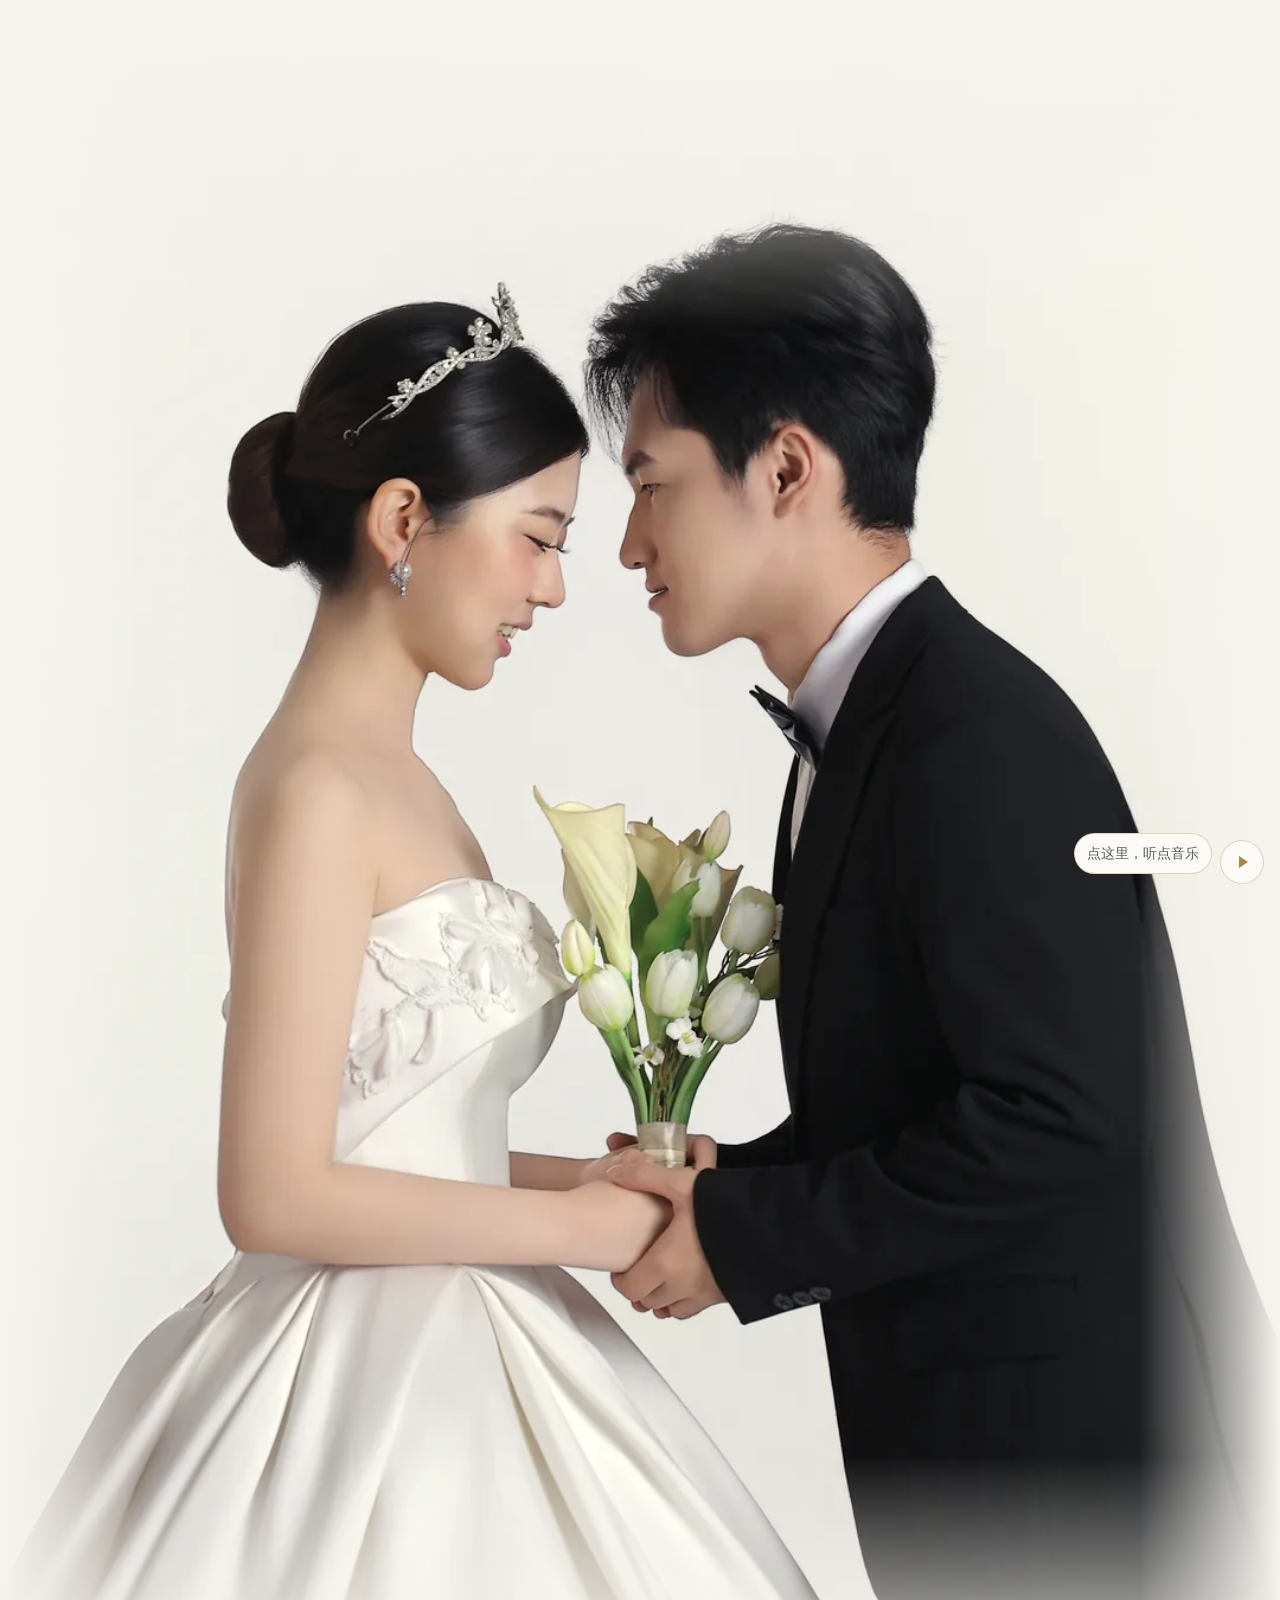
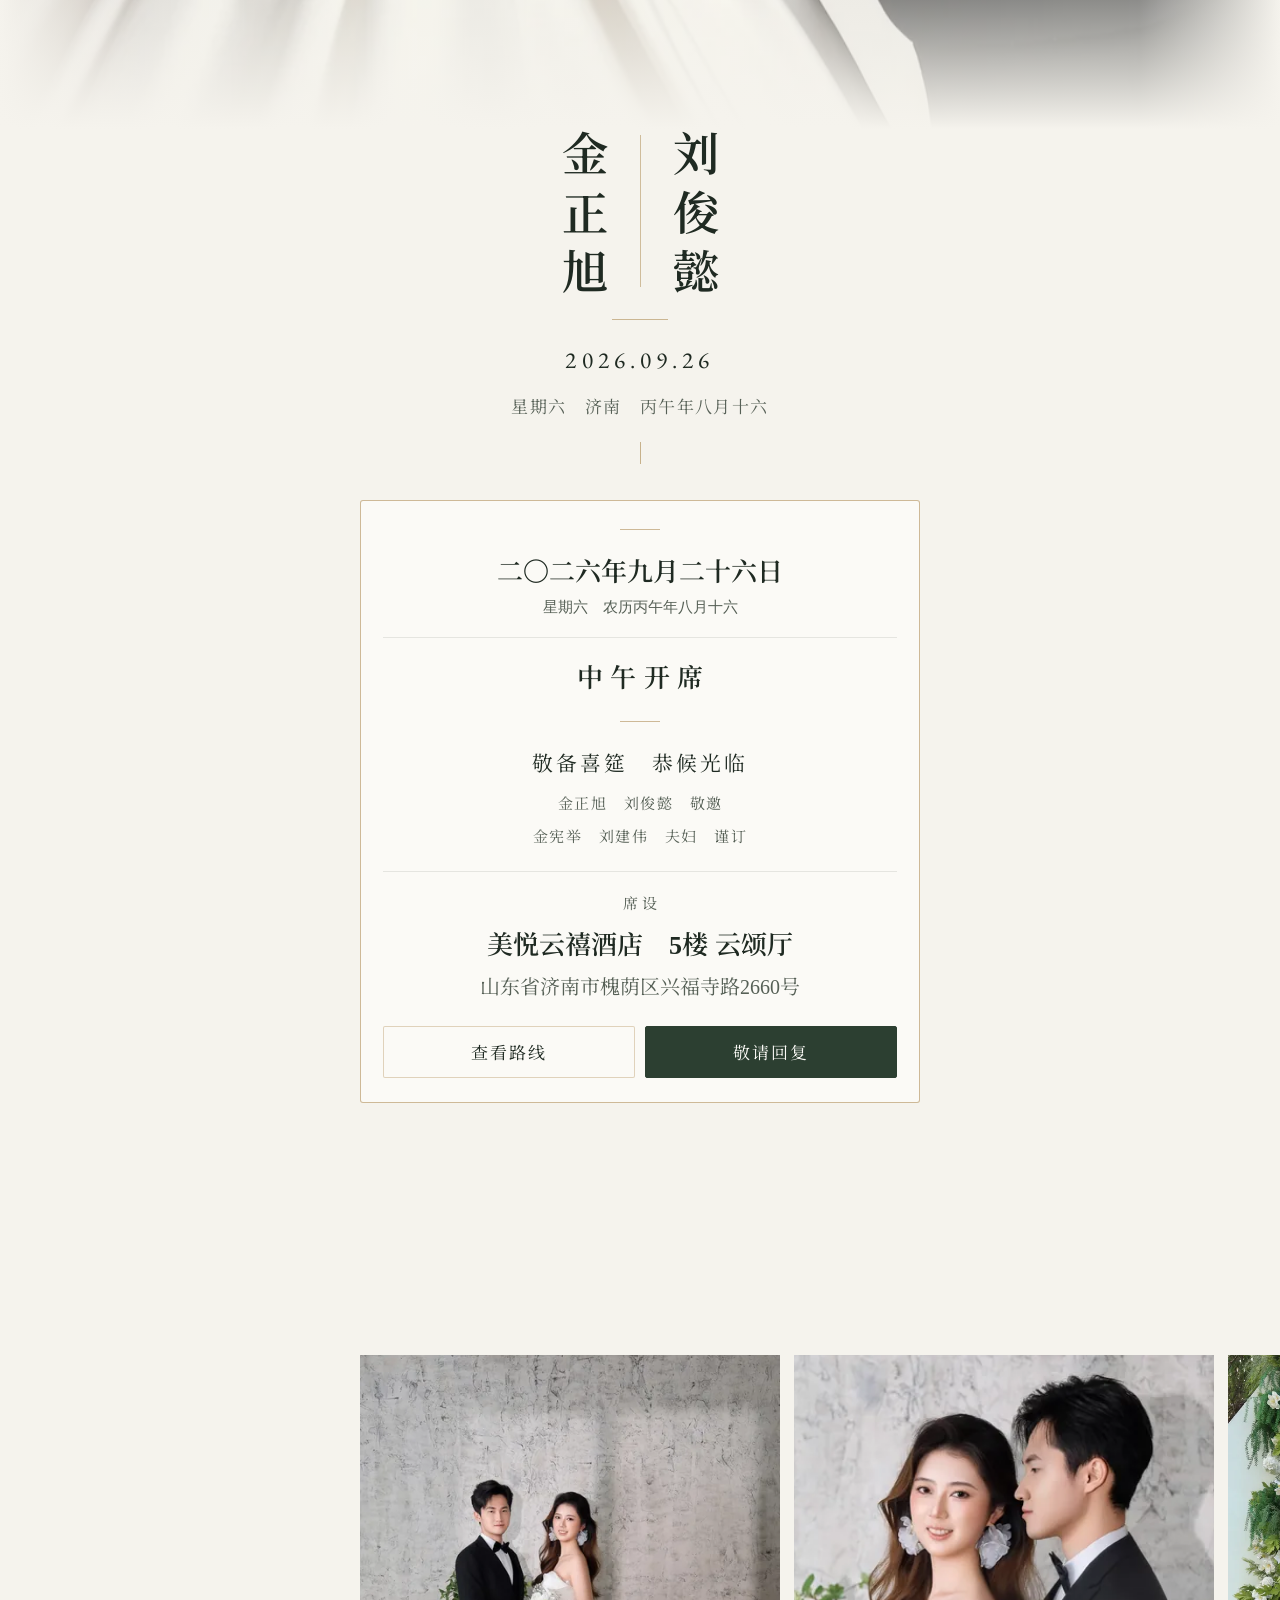
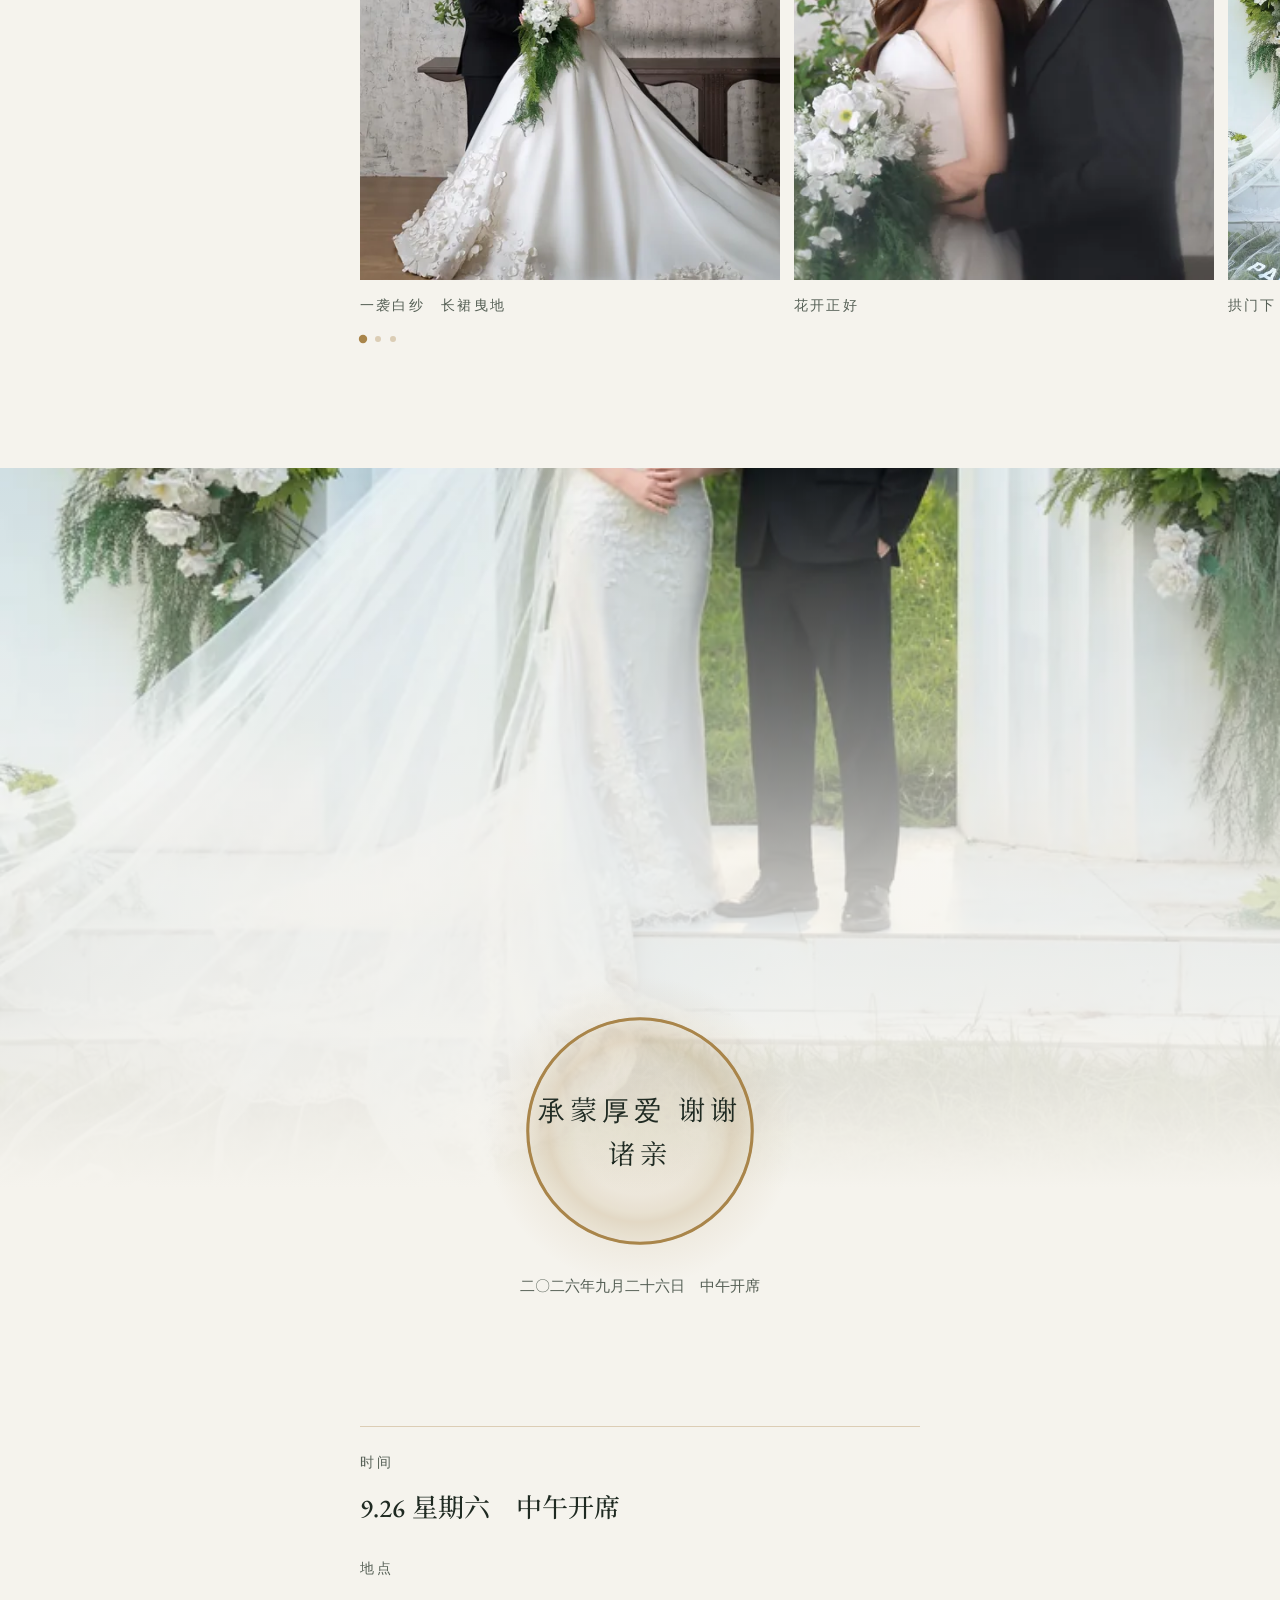
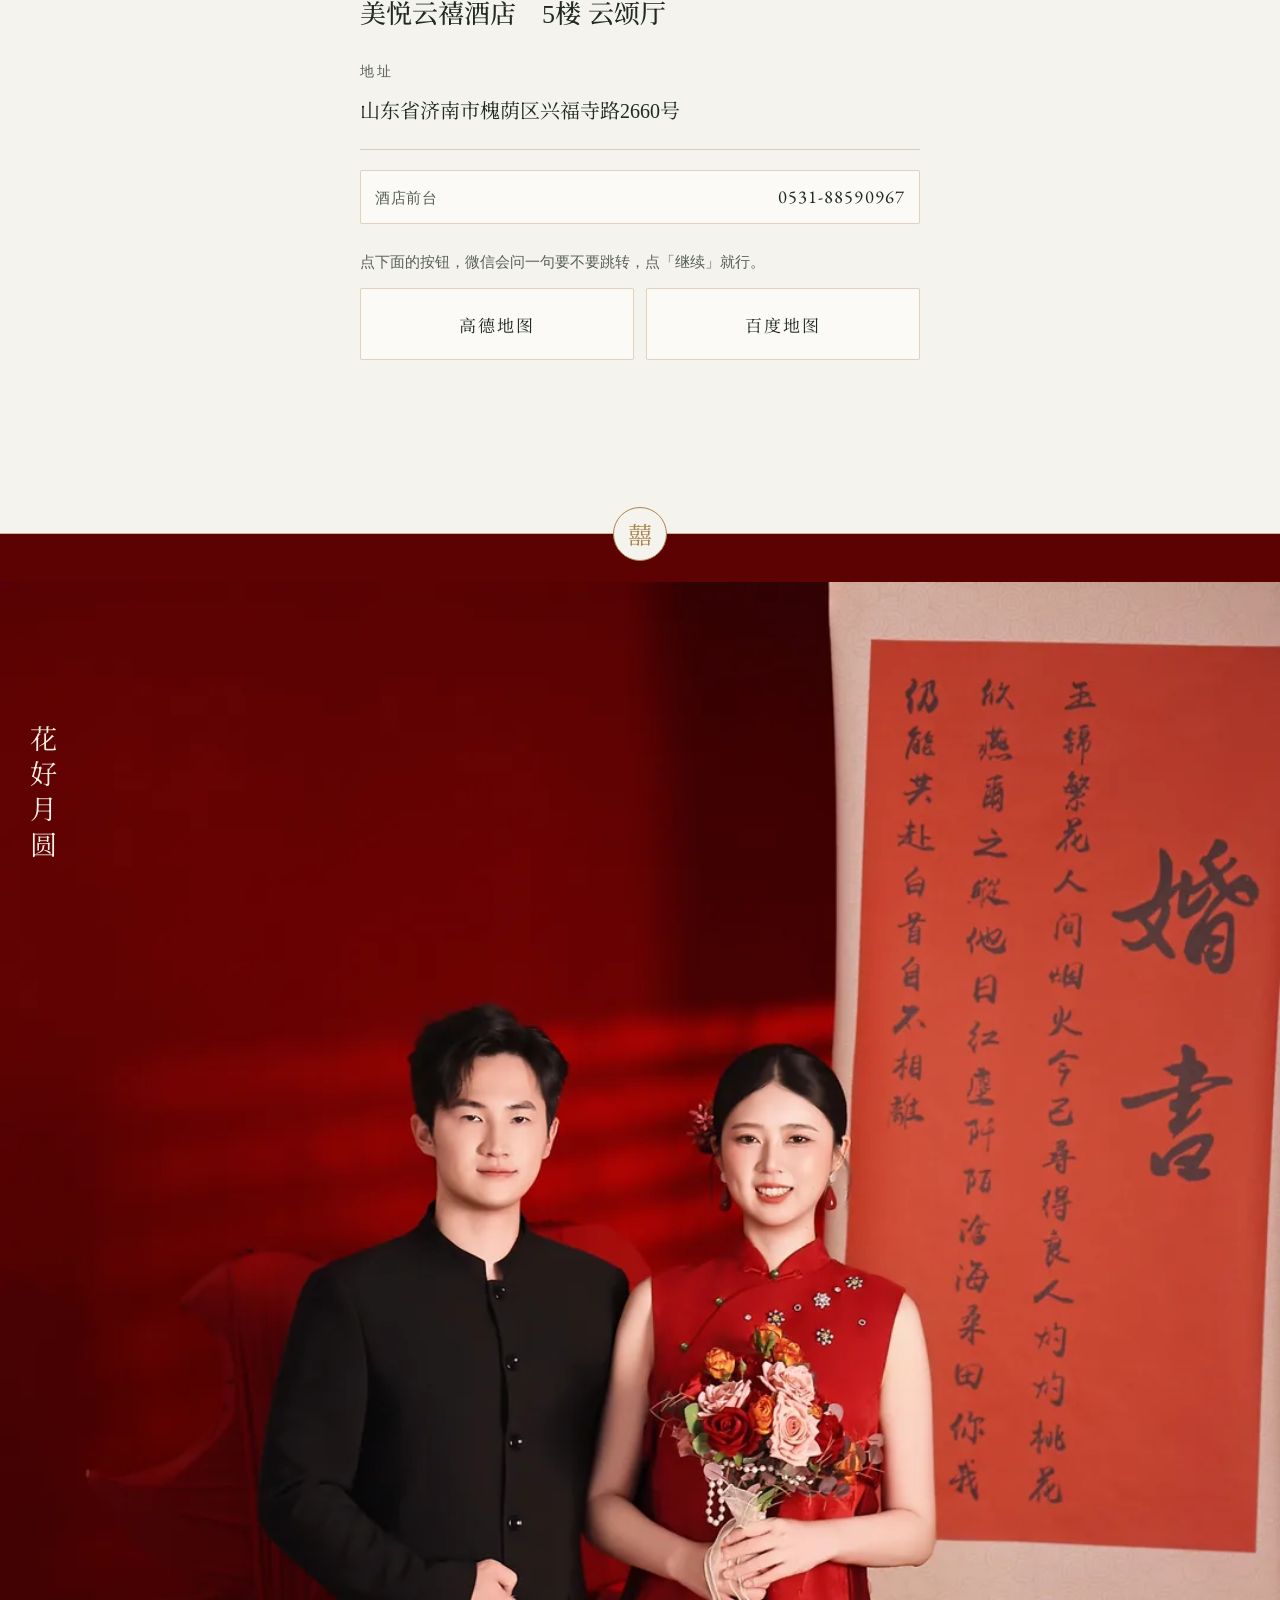
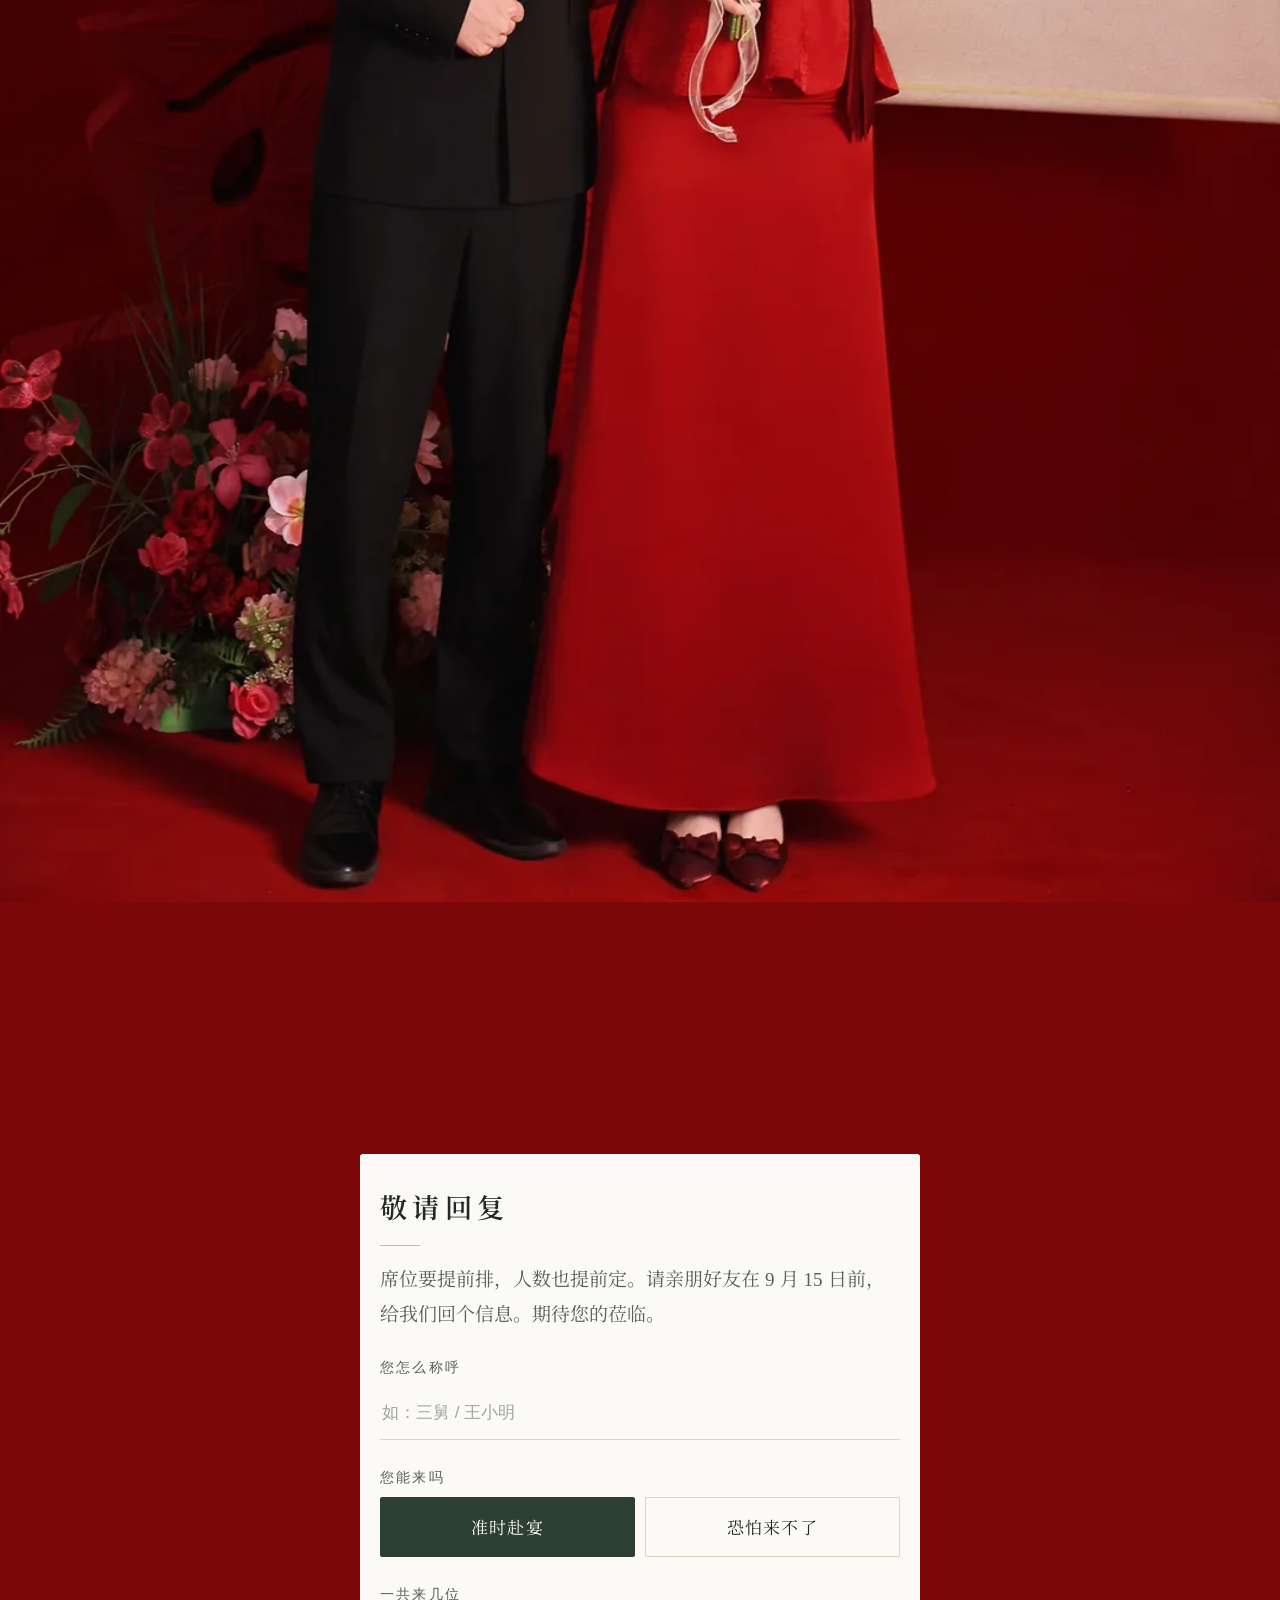
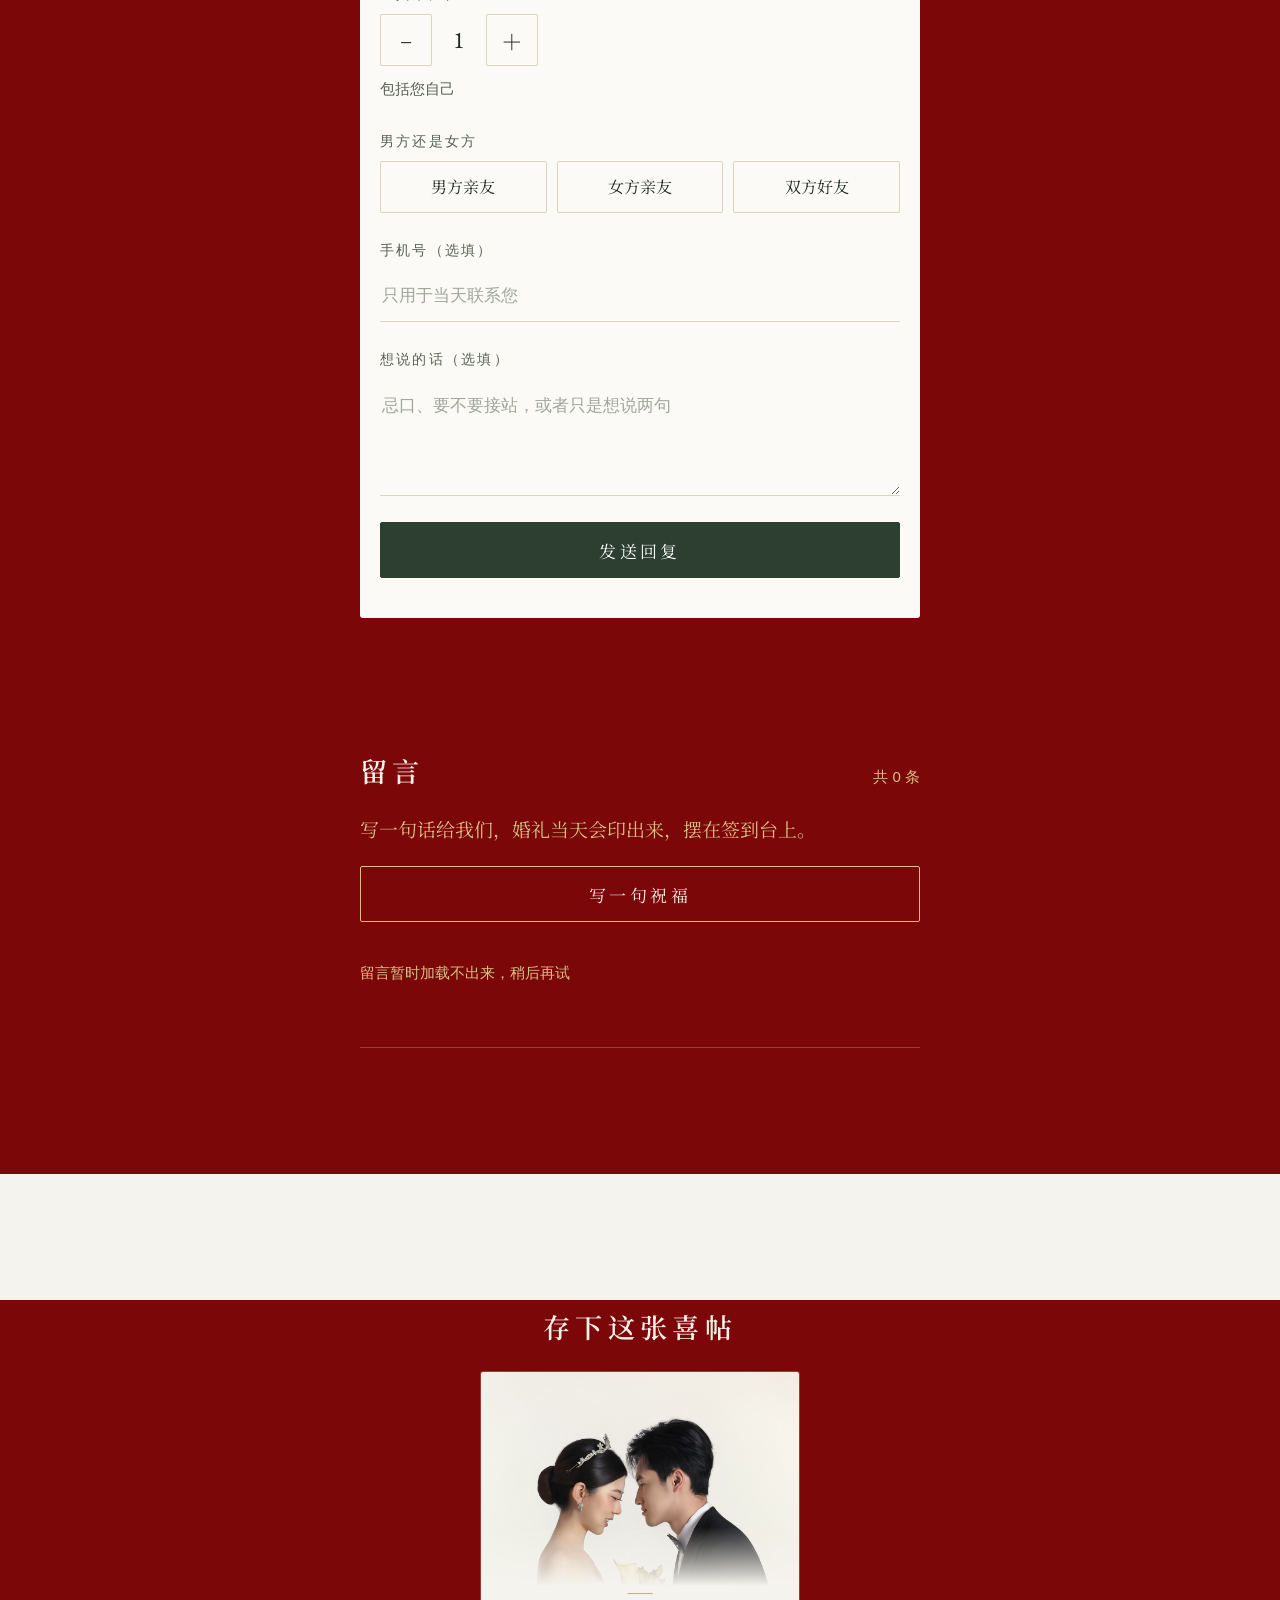
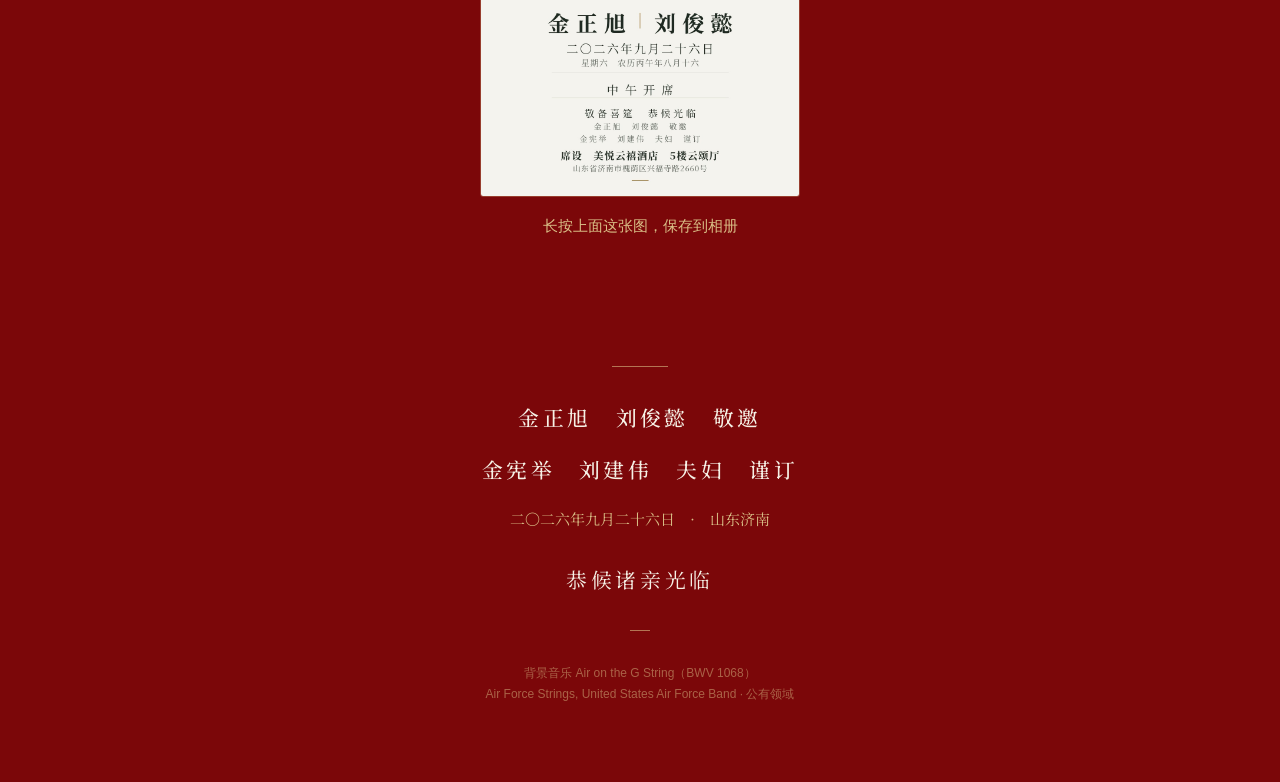
==== site/index.html @ 81d90918 "月环改成跟着手指走，合上那一下带光晕 上一版是「滚到这一屏，自己走 1.6 秒」。现在是滑多少合多少： 手指往下滑，月亮从屏幕下沿升上来一点点合拢，升到屏幕正中那一刻恰好 合成满月；停手就停在半路，往" ====
<!doctype html>
<html lang="zh-CN">
<head>
<meta charset="utf-8">
<meta name="viewport" content="width=device-width,initial-scale=1,viewport-fit=cover">
<meta name="theme-color" content="#F5F3ED">
<meta name="color-scheme" content="light">
<!--ev:title--><title>金正旭 · 刘俊懿 婚礼请柬</title><!--/ev-->
<!--ev:meta-desc--><meta name="description" content="2026年9月26日 星期六，农历丙午年八月十六，济南美悦云禧酒店五楼云颂厅。敬备喜筵，恭候光临。"><!--/ev-->

<!-- 这两行是页面的「身份」：app.js 靠 ev-at 算倒计时和月环，靠 ev-key 分隔
     localStorage 的已回复状态和回执归属。改日期改这里，不要再去改 JS。 -->
<!--ev:ident--><meta name="ev-key" content="wedding">
<meta name="ev-at" content="2026-09-26T12:00:00+08:00"><!--/ev-->
<meta name="format-detection" content="telephone=no">

<!-- og: 在微信里不起作用（微信取页面第一张 ≥300×300 的图和 <title>），
     这几行只对非微信浏览器有效。微信的那张图见 <body> 第一行。 -->
<meta property="og:type" content="website">
<!--ev:og-title--><meta property="og:title" content="金正旭 · 刘俊懿 婚礼请柬"><!--/ev-->
<!--ev:og-desc--><meta property="og:description" content="9月26日（农历八月十六），济南美悦云禧酒店。点开看看，记得回我们一声。"><!--/ev-->
<!-- og:image / og:url 必须是绝对地址：抓取方（Telegram、飞书、Twitter）
     不一定带着页面 URL 去解析相对路径，写相对路径它们就抓不到图。 -->
<!--ev:og-url--><meta property="og:url" content="https://wedding.ccswitch.online/"><!--/ev-->
<meta property="og:image" content="https://wedding.ccswitch.online/assets/img/og-1200x630.jpg">

<link rel="icon" href="assets/img/share-400.jpg">
<link rel="preload" href="assets/fonts/serif-sc.woff2" as="font" type="font/woff2" crossorigin>
<!-- preload 必须带上 imagesrcset/imagesizes，否则浏览器按 srcset 另选一档，
     预载的那张白下（375px 屏在 DPR1 下选的是 480w，不是 750w）。 -->
<link rel="preload" as="image" fetchpriority="high"
      imagesrcset="assets/img/p1-vow-480.webp 480w,
                   assets/img/p1-vow-750.webp 750w,
                   assets/img/p1-vow-1080.webp 1080w"
      imagesizes="100vw" href="assets/img/p1-vow-750.webp">
<link rel="stylesheet" href="assets/fonts/fonts.css">
<link rel="stylesheet" href="assets/css/lqip.css">
<link rel="stylesheet" href="assets/css/style.css">
</head>
<body>

<!-- 微信取页面里第一张 ≥300×300 的图当分享缩略图。
     用 P5 中式红：第一眼有喜气，白纱的反差留给点进来之后。
     必须保持被渲染（只是移出视口），display:none 会被跳过。 -->
<img class="hp" src="assets/img/share-400.jpg" width="400" height="400"
     alt="金正旭与刘俊懿" aria-hidden="true">

<main>

<!-- ==================================================== 屏 1 · 封面 -->
<section id="cover" class="screen">
  <div class="cover-photo">
    <div class="ph lq-p1-vow">
      <picture>
        <source type="image/webp"
                srcset="assets/img/p1-vow-480.webp 480w,
                        assets/img/p1-vow-750.webp 750w,
                        assets/img/p1-vow-1080.webp 1080w"
                sizes="100vw">
        <img src="assets/img/p1-vow-750.jpg" width="750" height="1125"
             alt="金正旭与刘俊懿额头相抵，共捧一束白色马蹄莲"
             fetchpriority="high" decoding="async">
      </picture>
    </div>
  </div>

  <div class="cover-foot">
    <!-- 姓名不压在照片上。这张照片的干净背景只在两侧各留了一条窄边，
         竖排名字压上去会正好落在两人的头发上，谁也读不出来。
         放在照片下方的留白里，男左女右 —— 婚俗里男左女右是定规，
         比照片里的站位（新郎在画面右侧）更该迁就。
         CSS 里 .cover-names 用正序 row，别再改回 row-reverse。 -->
    <h1 class="cover-names">
      <span class="col">金正旭</span>
      <span class="rod" aria-hidden="true"></span>
      <span class="col">刘俊懿</span>
    </h1>
    <div class="hair hair--c" style="width:56px;margin-top:26px" aria-hidden="true"></div>
    <div class="date"><!--ev:cover-date-->2026.09.26<!--/ev--></div>
    <div class="sub"><!--ev:cover-sub-->星期六　济南　丙午年八月十六<!--/ev--></div>
    <div class="tick" aria-hidden="true"></div>
  </div>
</section>


<!-- ============================================ 屏 2 · 帖芯（全站的心脏）
     几号、几点、在哪、怎么去、怎么回复，全在这一张卡里，一屏截得全。
     亲戚不转链接，只截图发家族群 —— 这是唯一真实的分享机制。 -->
<section id="tie">
  <div class="tie-card reveal">
    <div class="hair hair--c" aria-hidden="true"></div>
    <p class="k" style="margin-top:18px"><!--ev:tie-date-->二〇二六年九月二十六日<!--/ev--></p>
    <p class="s"><!--ev:tie-sub-->星期六　农历丙午年八月十六<!--/ev--></p>

    <div class="div" aria-hidden="true"></div>
    <p class="k hour"><!--ev:hour-->中午开席<!--/ev--></p>

    <div class="hair hair--c" style="margin-top:22px" aria-hidden="true"></div>
    <p class="salute" style="margin-top:20px">敬备喜筵　恭候光临</p>
    <p class="sign">金正旭　刘俊懿　敬邀</p>
    <!-- 设宴那一方的双亲（婚礼页是男方，回门页由 events.json 换成女方）。
         「谨订」是长辈设宴的落款用词，跟新人的「敬邀」分成两层，这样一张帖上
         既有主人也有新人，不必再写「男方父母」四个字来标注。 -->
    <p class="fam"><!--ev:fam-->金宪举　刘建伟　夫妇　谨订<!--/ev--></p>

    <!-- 「席设」压在落款之后 —— 传统请柬的次序：先说日子、再敬邀，
         最后才落到席面摆在哪儿。地点是最后一句，不是中间一栏。 -->
    <div class="div" style="margin-top:20px" aria-hidden="true"></div>
    <p class="seat">席设</p>
    <p class="k"><!--ev:tie-venue--><span class="nowrap">美悦云禧酒店</span>　<span class="nowrap">5楼 云颂厅</span><!--/ev--></p>
    <p class="addr"><!--ev:tie-addr-->山东省济南市槐荫区<span class="nowrap">兴福寺路2660号</span><!--/ev--></p>

    <div class="tie-acts">
      <a class="btn" href="#go">查看路线</a>
      <a class="btn btn--solid" href="#rsvp">敬请回复</a>
    </div>
  </div>
</section>


<!-- ======================================== 屏 3 · 相册（横向一格一格翻）
     从前这里是三张竖着摞成的三屏。三张的地位是并列的，没有先后 ——
     并列的东西横着放：一屏就看完，纵向省下两屏多。

     用原生 scroll-snap，不引 swiper。X5 的惯性滑动是内核给的，
     任何用 touchmove + transform 自己写的滑动都比它涩，还容易把纵向滚动一起吃掉。
     脚本整个挂掉时这里照样能划 —— 只是下面的圆点不亮。

     右边永远露出下一张的一条边。微信里没有 hover，
     这条边是唯一能让人知道「还能往右划」的东西，比写一行「滑动查看」管用。 -->
<section id="album" class="reveal" aria-label="婚纱照">
  <div class="reel" id="reel">
    <figure class="shot">
      <div class="ph lq-p2-studio">
        <picture>
          <source type="image/webp"
                  srcset="assets/img/p2-studio-480.webp 480w, assets/img/p2-studio-750.webp 750w"
                  sizes="(min-width:560px) 420px, 84vw">
          <img src="assets/img/p2-studio-750.jpg" width="750" height="1125"
               alt="灰墙前的全身合影，新娘白缎大拖尾婚纱" loading="lazy" decoding="async">
        </picture>
      </div>
      <figcaption class="cap">一袭白纱　长裙曳地</figcaption>
    </figure>

    <figure class="shot">
      <!-- 五张里唯一的横图。竖框里只能留中间一半，裁点定在捧花那一侧 -->
      <div class="ph ph--wide lq-p3-close">
        <picture>
          <source type="image/webp"
                  srcset="assets/img/p3-close-750.webp 750w, assets/img/p3-close-1080.webp 1080w"
                  sizes="(min-width:560px) 420px, 84vw">
          <img src="assets/img/p3-close-750.jpg" width="750" height="500"
               alt="半身特写，前景是垂坠的绿蕨与白玫瑰捧花" loading="lazy" decoding="async">
        </picture>
      </div>
      <figcaption class="cap">花开正好</figcaption>
    </figure>

    <figure class="shot">
      <div class="ph lq-p4-arch">
        <picture>
          <source type="image/webp"
                  srcset="assets/img/p4-arch-480.webp 480w, assets/img/p4-arch-750.webp 750w"
                  sizes="(min-width:560px) 420px, 84vw">
          <img src="assets/img/p4-arch-750.jpg" width="750" height="1125"
               alt="户外白色尖拱门下的合影，超长头纱铺在草地上"
               style="object-position:50% 26%" loading="lazy" decoding="async">
        </picture>
      </div>
      <figcaption class="cap">拱门下　长纱铺地</figcaption>
    </figure>
  </div>

  <!-- 圆点只报位置，不做点击跳转：一共三张，手指划过去比瞄准一个 6px 的点快。
       第一颗在 HTML 里就是亮的 —— 脚本没跑起来时静态页也是对的。 -->
  <div class="dots" id="dots" aria-hidden="true">
    <i class="on"></i><i></i><i></i>
  </div>
</section>


<!-- ======================================================= 屏 6 · 月相倒计时
     金环从空到满绕一周，随后月面亮起 —— 划到这一屏就当场演一遍。
     从前这一圈画的是「一年走到今天」的进度，只有婚礼当天才闭合成满月，
     可那天没人会专门打开请柬来看，等于这个设计谁也看不见。
     现在满月是给每一个划到这里的人看的；剩几天由环心的数字说。

     stroke-dashoffset 的默认值写 0（= 满月）是有意的：脚本挂掉、
     IntersectionObserver 不支持，静态页上也是一轮完整的满月，
     不会停在一个残缺的圈上。空环那个起点只写在 CSS 的 html.js 下。 -->
<section id="moon">
  <div class="moon-band">
    <!-- P4 第二次出现，同一文件同一档，浏览器缓存命中，零额外字节。
         这次取铺地的长头纱 —— 月亮挂在纱上。 -->
    <div class="ph lq-p4-arch">
      <picture>
        <source type="image/webp" srcset="assets/img/p4-arch-750.webp" sizes="100vw">
        <img src="assets/img/p4-arch-750.jpg" width="750" height="422"
             alt="" aria-hidden="true" loading="lazy" decoding="async">
      </picture>
    </div>
  </div>

  <div class="moon-ring" id="ring">
    <!-- 满月的光晕。一层径向渐变，不是 filter: blur —— blur 是 X5 上掉帧的
         头号来源，而这一层只动 opacity 和 transform，两样都在合成器上跑。 -->
    <div class="moon-glow" aria-hidden="true"></div>
    <svg viewBox="0 0 100 100" aria-hidden="true" focusable="false">
      <circle class="disc" cx="50" cy="50" r="46"/>
      <circle class="track" cx="50" cy="50" r="46"/>
      <circle class="prog" id="ringProg" cx="50" cy="50" r="46"
              stroke-dasharray="289.03" stroke-dashoffset="0"/>
    </svg>
    <div class="mid" id="ringMid" aria-hidden="true">
      <span class="num lat tnum" id="cdNum"></span>
      <span class="unit" id="cdUnit">天</span>
    </div>
  </div>

  <p class="sr-only" id="cdSr"><!--ev:moon-sr-->婚礼日期：2026年9月26日 星期六 中午开席。<!--/ev--></p>
  <p class="when wrap"><!--ev:moon-when-->二〇二六年九月二十六日　中午开席<!--/ev--></p>
</section>


<!-- ============================================ 屏 7 · 怎么去
     这一屏整屏豁免全站的克制原则：字号放大一档、按钮加高。
     用户在这里的目标是行动，不是欣赏。
     本屏不设标题 —— 跟封面、帖芯、月相、页脚一样，靠内容自证。 -->
<section id="go" class="wrap">
  <div class="go-facts reveal">
    <div class="row">
      <div class="lb">时间</div>
      <div class="vl"><!--ev:go-time--><span class="lat">9.26</span> 星期六　中午开席<!--/ev--></div>
    </div>
    <div class="row">
      <div class="lb">地点</div>
      <div class="vl"><!--ev:go-venue--><span class="nowrap">美悦云禧酒店</span>　<span class="nowrap">5楼 云颂厅</span><!--/ev--></div>
    </div>
    <div class="row">
      <div class="lb">地址</div>
      <div class="vl small"><!--ev:go-addr-->山东省济南市槐荫区兴福寺路2660号<!--/ev--></div>
    </div>
  </div>

  <!--ev:go-tel--><div class="go-tel reveal">
    <a class="btn" href="tel:053188590967">
      <span class="who">酒店前台</span>
      <span class="no lat">0531-88590967</span>
    </a>
    <!-- ▼▼ 待填：新人或伴郎的手机号。把下面三行的注释去掉，换成真号码即可。
         长辈提前到了、走岔了、找不到云颂厅，得有个人能打。
    <a class="btn" href="tel:13800000000">
      <span class="who">新郎 金正旭</span>
      <span class="no lat">138 0000 0000</span>
    </a>
    ▲▲ -->
  </div>
<!--/ev-->
  <p class="go-hint reveal">点下面的按钮，微信会问一句要不要跳转，点「继续」就行。</p>

  <div class="go-nav reveal">
    <!--ev:go-nav--><a class="btn" id="navAmap" href="https://uri.amap.com/search?keyword=%E7%BE%8E%E6%82%A6%E4%BA%91%E7%A6%A7%E9%85%92%E5%BA%97&amp;city=%E6%B5%8E%E5%8D%97&amp;view=map&amp;src=wedding"
       target="_blank" rel="noopener">高德地图</a>
    <a class="btn" id="navBaidu" href="https://api.map.baidu.com/geocoder?address=%E5%B1%B1%E4%B8%9C%E7%9C%81%E6%B5%8E%E5%8D%97%E5%B8%82%E6%A7%90%E8%8D%AB%E5%8C%BA%E5%85%B4%E7%A6%8F%E5%AF%BA%E8%B7%AF2660%E5%8F%B7&amp;output=html&amp;src=wedding"
       target="_blank" rel="noopener">百度地图</a><!--/ev-->
  </div>
</section>


<!-- ==================================================== 翻页记号
     一条金线，正中坐一枚「囍」，上半在纸白里、下半在礼红里。
     从这里往下，最后一眼都是红。 -->
<div class="turn" aria-hidden="true">
  <div class="hair ln"></div>
  <div class="xi">囍</div>
</div>


<!-- ================================================ 屏 8 · 中式
     不是彩蛋。在山东，褂裙、婚书是正礼，放在最后是收束，不是角落。 -->
<section id="rite">
  <div class="ph lq-p5-red">
    <picture>
      <source type="image/webp"
              srcset="assets/img/p5-red-750.webp 750w, assets/img/p5-red-1080.webp 1080w"
              sizes="100vw">
      <img src="assets/img/p5-red-750.jpg" width="750" height="1125"
           alt="金正旭与刘俊懿身着中式礼服，身旁是书法婚书立轴"
           loading="lazy" decoding="async">
    </picture>
  </div>
  <div class="rite-vert reveal" aria-hidden="true">花好月圆</div>
  <!-- 原来这里有个标题「中式 · 婚书」，删了：这一屏跟封面、帖芯、月相一样
       不设标题，照片自己说得清，多一行标题反而像在给照片加注解。
       ▼ 待填：中式敬茶环节的时段。知道了就把下面这块放出来 ——
       <div class="rite-foot wrap reveal">
         <p>当日 ○○ 时行敬茶之礼　恭候诸亲光临</p>
       </div>
       样式（.rite-foot / .rite-foot p）留在 style.css 里没删。 -->
</section>


<!-- ==================================================== 屏 9 · 敬请回复 -->
<section id="rsvp" class="red">
  <div class="wrap">
    <div class="sheet reveal">
      <h2>敬请回复</h2>
      <div class="hair rule" style="width:40px;margin-top:12px" aria-hidden="true"></div>
      <p class="why" id="rsvpWhy"><!--ev:rsvp-why-->席位要提前排，人数也提前定。请亲朋好友在
         <span class="nowrap">9 月 15 日</span>前，给我们回个信息。期待您的莅临。<!--/ev--></p>

      <form id="rsvpForm" action="/api/rsvp" method="post" novalidate>
        <div class="fld">
          <label class="lb" for="rName">您怎么称呼</label>
          <input id="rName" name="name" type="text" maxlength="20" required
                 autocomplete="name" placeholder="如：三舅 / 王小明">
        </div>

        <div class="fld">
          <span class="lb" id="lbGo">您能来吗</span>
          <div class="pick pick--2" role="radiogroup" aria-labelledby="lbGo" id="pickGo">
            <button type="button" role="radio" aria-checked="true"  data-v="yes">准时赴宴</button>
            <button type="button" role="radio" aria-checked="false" data-v="no" class="soft">恐怕来不了</button>
          </div>
          <input type="hidden" name="attending" id="rGo" value="yes">
        </div>

        <div class="fld" id="fldGuests">
          <span class="lb" id="lbNum">一共来几位</span>
          <div class="step" aria-labelledby="lbNum">
            <button type="button" id="gMinus" aria-label="减少一位">−</button>
            <span class="n lat" id="gNum">1</span>
            <button type="button" id="gPlus" aria-label="增加一位">＋</button>
          </div>
          <p class="tip">包括您自己</p>
          <input type="hidden" name="guests" id="rGuests" value="1">
        </div>

        <div class="fld">
          <span class="lb" id="lbSide">男方还是女方</span>
          <div class="pick pick--3" role="radiogroup" aria-labelledby="lbSide" id="pickSide">
            <button type="button" role="radio" aria-checked="false" data-v="男方">男方亲友</button>
            <button type="button" role="radio" aria-checked="false" data-v="女方">女方亲友</button>
            <button type="button" role="radio" aria-checked="false" data-v="双方好友">双方好友</button>
          </div>
          <input type="hidden" name="side" id="rSide" value="">
        </div>

        <div class="fld">
          <label class="lb" for="rPhone">手机号（选填）</label>
          <input id="rPhone" name="phone" type="tel" inputmode="numeric" maxlength="20"
                 autocomplete="tel" placeholder="只用于当天联系您">
        </div>

        <div class="fld">
          <label class="lb" for="rNote">想说的话（选填）</label>
          <textarea id="rNote" name="note" maxlength="200" rows="3"
                    placeholder="忌口、要不要接站，或者只是想说两句"></textarea>
        </div>

        <div class="hp" aria-hidden="true">
          <label>请不要填写这一栏<input type="text" name="website" tabindex="-1" autocomplete="off"></label>
        </div>

        <button class="btn btn--solid btn--wide" type="submit" id="rsvpSubmit"
                style="margin-top:26px">发送回复</button>
        <p class="msg" id="rsvpMsg" role="status" aria-live="polite"></p>
      </form>

      <div class="done-box" id="rsvpDone" hidden>
        <p class="ttl">收到了 · 那天见</p>
        <p class="sum" id="rsvpSum"></p>
        <button class="again" type="button" id="rsvpAgain">修改回复</button>
        <div class="seal" aria-hidden="true">已<br>回复</div>
      </div>
    </div>
  </div>
</section>


<!-- ==================================================== 屏 10 · 留言 -->
<section id="wish" class="red">
  <div class="wrap">
    <div class="wish-head reveal">
      <h2 class="sec">留言</h2>
      <span class="n">共 <span id="wishCount">0</span> 条</span>
    </div>
    <p class="wish-lead reveal">写一句话给我们，婚礼当天会印出来，摆在签到台上。</p>

    <button class="btn btn--ghostred btn--wide" type="button" id="wishOpen"
            style="margin-top:20px">写一句祝福</button>

    <div class="wish-list" id="wishList"></div>
    <p class="wish-empty" id="wishEmpty" hidden>还没有人留言 · 您来写第一句</p>
    <button class="wish-more" type="button" id="wishMore" hidden></button>
  </div>
</section>


<!-- ==================================================== 保存喜帖 -->
<section id="keep" class="red">
  <div class="wrap">
    <h2 class="sec reveal">存下这张喜帖</h2>
    <!--ev:card-img--><img class="card-img reveal" src="assets/img/invite-card.jpg"
         width="1080" height="1440" loading="lazy" decoding="async"
         alt="金正旭与刘俊懿的婚礼请柬，二〇二六年九月二十六日，济南美悦云禧酒店五楼云颂厅"><!--/ev-->
    <p class="reveal">长按上面这张图，保存到相册</p>
  </div>
</section>


<!-- ==================================================== 屏 11 · 落款 -->
<footer id="foot" class="red">
  <div class="hair hair--red hair--c" style="width:56px" aria-hidden="true"></div>
  <!-- 落款两行连着走，中间不插日期 —— 「谁请的」是一件事，
       日期地点是另一件事，被隔开就不像一份落款了。 -->
  <p class="sign">金正旭　刘俊懿　敬邀</p>
  <!-- ▼ 待填：女方双亲的名字。拿到后写成
       「金宪举　刘建伟　　刘××　×××　夫妇　谨订」，两组之间空两格。
       现在只落男方，是因为这一版按男方发帖办；两家合发就得把女方补齐。 -->
  <p class="fam"><!--ev:fam-->金宪举　刘建伟　夫妇　谨订<!--/ev--></p>
  <p class="meta"><!--ev:foot-meta-->二〇二六年九月二十六日　·　山东济南<!--/ev--></p>
  <p class="last">恭候诸亲光临</p>
  <div class="hair hair--red hair--c" style="width:20px;margin-top:30px" aria-hidden="true"></div>
  <p class="credit">背景音乐 Air on the G String（BWV 1068）<br>
     Air Force Strings, United States Air Force Band · 公有领域</p>
</footer>

</main>


<!-- ---------------------------------------------------- 常驻圆钮 -->
<div class="dock" id="music">
  <button type="button" id="musicBtn" aria-label="播放背景音乐" aria-pressed="false">
    <span class="ico-play" aria-hidden="true"></span>
  </button>
</div>
<div class="dock" id="backtop">
  <button type="button" id="backtopBtn" aria-label="回到喜帖">
    <span class="ico-card" aria-hidden="true"></span>
  </button>
</div>
<div class="nudge" id="nudge" aria-hidden="true">点这里，听点音乐</div>

<audio id="bgm" src="assets/audio/bgm.mp3" preload="none" loop></audio>


<!-- ---------------------------------------------------- 写留言面板 -->
<div class="mask" id="mask"></div>
<div class="sheetup" id="wishSheet" role="dialog" aria-modal="true" aria-labelledby="wishTtl" hidden>
  <h3 id="wishTtl">写一句祝福</h3>
  <form id="wishForm" action="/api/wishes" method="post" novalidate>
    <div class="fld">
      <label class="lb" for="wName">您怎么称呼</label>
      <input id="wName" name="name" type="text" maxlength="20" required placeholder="如：大学同学小张">
    </div>
    <div class="fld">
      <label class="lb" for="wText">想说的话</label>
      <textarea id="wText" name="text" maxlength="140" rows="3" required
                placeholder="说什么都行，哪怕只是「恭喜」"></textarea>
      <p class="count"><span id="wCount">0</span> / 140</p>
    </div>
    <div class="hp" aria-hidden="true">
      <label>请不要填写这一栏<input type="text" name="website" tabindex="-1" autocomplete="off"></label>
    </div>
    <button class="btn btn--solid btn--wide" type="submit" id="wishSubmit">写好了</button>
    <p class="msg" id="wishMsg" role="status" aria-live="polite"></p>
    <button class="again" type="button" id="wishClose" style="display:block;margin:14px auto 0">先不写了</button>
  </form>
</div>

<script src="assets/js/app.js" defer></script>
</body>
</html>
---- site/assets/fonts/fonts.css ----
/* 构建产物 —— 由 tools/build-fonts.py 生成，请勿手改 */
@font-face{font-family:'Serif SC';font-style:normal;font-weight:300 600;font-display:swap;src:url(serif-sc.woff2) format('woff2')}
@font-face{font-family:'Garamond Web';font-style:normal;font-weight:400 500;font-display:swap;src:url(garamond.woff2) format('woff2')}
---- site/assets/css/lqip.css ----
/* 构建产物 —— 由 tools/build-lqip.py 生成，请勿手改 */
.lq-p1-vow{background-image:url([data-uri])}
.lq-p2-studio{background-image:url([data-uri])}
.lq-p3-close{background-image:url([data-uri])}
.lq-p4-arch{background-image:url([data-uri])}
.lq-p5-red{background-image:url([data-uri])}
---- site/assets/css/style.css ----
@charset "utf-8";
/* ============================================================================
   金正旭 · 刘俊懿  婚礼请柬
   ---------------------------------------------------------------------------
   三条不可违背的规矩，改这个文件之前先读：

   1. 答案在第二屏。几号、几点、在哪、怎么去、怎么回复，全在 #tie 一张卡里，
      一屏截得全。留白是「一屏一件事」，不是「少说话」。
   2. 金只做线。金永远不做填充、不做正文色、不做大色块。
      金是纸的属性，不是照片的属性 —— 这是防止整页滑向淘宝味的唯一有效纪律。
   3. 最后一眼必须是红。中式 → 回执 → 留言 → 落款连续四屏红底，不切回纸白。

   禁止项（微信 X5 内核 / 低端安卓上会翻车，逐条都有代价）：
     position:sticky（全站零处，出血才能安全用 margin-left:calc(50% - 50vw)）
     backdrop-filter / mix-blend-mode / 大图运行时 filter
     text-shadow（廉价感第一号征兆）
     scroll-behavior:smooth（X5 上卡，改自写 rAF）
     监听 scroll 事件驱动动画（惯性滑动期间回调节流极粗）
     任何全屏覆盖元素漏写 pointer-events:none（会干掉长按保存图片）
   ========================================================================== */

:root {
  color-scheme: only light;

  /* ---- 纸白半页 ---- */
  --paper:      #F5F3ED;   /* 页面底色。html 与 body 同色，meta theme-color 同值 */
  --mat:        #FBFAF6;   /* 卡纸白，比 paper 亮约 3%。全部手感来源于这个微差 */
  --ink:        #1F2A22;   /* 正文与姓名，对 paper 13.3:1 */
  --ink-2:      #566056;   /* 次墨：图注、副行、标签，对 paper 5.8:1 */
  --moss:       #2C3F31;   /* 主按钮实底、focus 描边，对 paper 10.0:1 */
  --gold:       #A9854A;   /* 只用于线。对 paper 仅 3.1:1，永不承载文字 */
  --gold-soft:  rgba(169,133,74,.34);
  --line:       rgba(31,42,34,.10);

  /* ---- 礼红半页。--red 取自 P5 底边实测色，让 contain 的接缝看不见 ---- */
  --red:        #7B0709;
  --red-top:    #5C0203;   /* P5 顶边实测色，红页背景的渐变起点 */
  --red-ink:    #F6F1E6;
  --red-gold:   #D9BE86;
  --red-line:   rgba(217,190,134,.30);

  --cinnabar:   #9E2B25;   /* 全站唯一一处朱砂：#rsvp 的「已回执」印 */
  --focus:      #2C3F31;

  --f-serif: 'Serif SC','Songti SC','STSong','Noto Serif CJK SC','SimSun',serif;
  --f-latin: 'Garamond Web','EB Garamond',Georgia,'Times New Roman',serif;
  --f-sans:  -apple-system,BlinkMacSystemFont,'PingFang SC','HarmonyOS Sans SC',
             'Source Han Sans SC','Noto Sans CJK SC','Microsoft YaHei',sans-serif;
  /* 用户输入内容强制系统栈：子集字体不可能覆盖任意汉字，
     不显式指定就会在同一段里逐字跳形，比用黑体难看一百倍 */
  --f-ugc:   var(--f-sans);

  --fs-name:  clamp(2.00rem, 8.4vw, 2.90rem);
  --fs-h2:    clamp(1.35rem, 5.4vw, 1.70rem);
  --fs-key:   clamp(1.375rem, 5.6vw, 1.625rem);
  --fs-addr:  clamp(1.125rem, 4.6vw, 1.25rem);
  --fs-lead:  clamp(1.125rem, 4.6vw, 1.30rem);
  --fs-body:  clamp(1.0625rem, 4.4vw, 1.1875rem);
  --fs-latin: clamp(1.15rem, 4.8vw, 1.45rem);
  --fs-count: clamp(3.00rem, 14vw, 4.40rem);
  --fs-note:  .9375rem;
  --fs-label: .875rem;

  --sp-2:8px; --sp-3:12px; --sp-4:16px; --sp-5:24px; --sp-6:32px; --sp-7:48px;
  --pad-x:   clamp(20px, 5.6vw, 28px);
  --sec-gap: clamp(80px, 14vh, 128px);
  --wrap:    min(100% - var(--pad-x) * 2, 560px);

  --r-card: 3px;
  --r-btn:  2px;
  --r-sheet: 12px;

  --sh-card:     0 1px 2px rgba(31,42,34,.05), 0 14px 34px -20px rgba(31,42,34,.22);
  --sh-card-red: 0 10px 28px -16px rgba(0,0,0,.45);

  --e-out:  cubic-bezier(.22,.61,.36,1);
  --e-seal: cubic-bezier(.20,.90,.30,1.20);
  --d-fast: 180ms;
  --d-base: 280ms;
  --d-slow: 520ms;
  --d-ring: 1600ms;   /* 月环现在要绕满整整一周，比从前多走一段，慢一档才不赶 */
  --reveal-y: 12px;
}

/* X5 的「夜间模式」是内核级强制反色，挡不住。能做的是从不依赖 UA 的默认黑白 ——
   每个背景色和文字色都显式声明过，包括在深色媒体查询里原样再声明一遍。 */
@media (prefers-color-scheme: dark) {
  :root {
    --paper:#F5F3ED; --mat:#FBFAF6; --ink:#1F2A22; --ink-2:#566056;
    --moss:#2C3F31; --gold:#A9854A; --gold-soft:rgba(169,133,74,.34);
    --line:rgba(31,42,34,.10);
    --red:#7B0709; --red-top:#5C0203; --red-ink:#F6F1E6; --red-gold:#D9BE86;
    --red-line:rgba(217,190,134,.30); --cinnabar:#9E2B25;
  }
}

/* --------------------------------------------------------------- 基础 */
*, *::before, *::after { box-sizing: border-box; }

html, body { background: #F5F3ED; }   /* 必须同色：微信下拉会露出系统条，色差边必现 */
html { -webkit-text-size-adjust: 100%; }

body {
  margin: 0;
  overflow-x: hidden;               /* 出血用 margin-left:calc(50% - 50vw)，配合它才安全 */
  -webkit-tap-highlight-color: transparent;
  font-family: var(--f-serif);
  font-size: var(--fs-body);
  line-height: 1.95;
  color: var(--ink);
  font-synthesis: none;             /* 禁止假粗体，X5 会把 400 拉粗成糊字 */
  line-break: strict;
  overflow-wrap: break-word;
  text-wrap: pretty;
}

img { max-width: 100%; height: auto; display: block; filter: none; -webkit-filter: none; }
h1, h2, h3, p, figure, blockquote { margin: 0; }
button { font: inherit; color: inherit; }

a { color: inherit; }

:focus-visible {
  outline: 2px solid var(--focus);
  outline-offset: 2px;
  box-shadow: 0 0 0 3px rgba(44,63,49,.14);
}

.sr-only {
  position: absolute; width: 1px; height: 1px; padding: 0; margin: -1px;
  overflow: hidden; clip: rect(0 0 0 0); white-space: nowrap; border: 0;
}

.wrap { width: var(--wrap); margin-inline: auto; }
.nowrap { white-space: nowrap; }
.sans { font-family: var(--f-sans); }
.lat  { font-family: var(--f-latin); }

/* EB Garamond 没有等宽数字，逐位锁宽，否则倒计时每分钟抖一下 */
.tnum > i { font-style: normal; display: inline-block; width: .62em; text-align: center; }

.screen { min-height: 100vh; }
@supports (height: 100svh) { .screen { min-height: 100svh; } }

/* 金线唯一写法。禁止 height:.5px —— 低端安卓亚像素渲染下会直接消失 */
.hair { height: 1px; background: var(--gold); opacity: .55; border: 0; margin: 0; }
@media (-webkit-min-device-pixel-ratio: 2) { .hair { transform: scaleY(.5); } }
.hair--red { background: var(--red-gold); opacity: .6; }
.hair--c { width: 40px; margin-inline: auto; }

/* --------------------------------------------------------------- 入场动效
   HTML 的默认状态 = 动画的终态。初始隐藏只写在 html.js 下。
   JS 报错、IntersectionObserver 不被支持、脚本被运营商劫持 ——
   页面依然是完整可读的静态页，绝不白屏。这行门控比全部动效加起来值钱。 */
.reveal { opacity: 1; transform: none; }
html.js .reveal {
  opacity: 0;
  transform: translateY(var(--reveal-y));
  transition: opacity var(--d-base) var(--e-out), transform var(--d-base) var(--e-out);
  transition-delay: var(--d, 0ms);
}
html.js .reveal.in { opacity: 1; transform: none; }

/* --------------------------------------------------------------- 图片 */
.ph { position: relative; overflow: hidden; background: var(--paper); }
.ph img { width: 100%; height: 100%; object-fit: cover; }
.ph .lqip {
  position: absolute; inset: 0; background-size: cover; background-position: center;
  filter: blur(12px); transform: scale(1.06); pointer-events: none;
}
html.js .ph img { opacity: 0; transition: opacity 240ms var(--e-out); }
html.js .ph img.ready { opacity: 1; }

/* 出血：不用 width:100vw 定位（那会把滚动条宽算进去） */
.bleed { width: 100vw; margin-left: calc(50% - 50vw); }

.cap {
  font-family: var(--f-sans); font-size: var(--fs-label); letter-spacing: .16em;
  color: var(--ink-2); margin-top: 14px; line-height: 1.9;
}

/* ============================================================ 屏 1 封面 */
#cover {
  display: flex; flex-direction: column; justify-content: space-between;
  /* 底部留出 76px：右下角常驻的音乐圆钮和「点这里开音乐」气泡在那一带，
     不让开就会压住「星期六 济南 丙午年八月十六」这行 */
  padding: calc(env(safe-area-inset-top) + 22px) 0 calc(env(safe-area-inset-bottom) + 76px);
}

.cover-photo { position: relative; }
.cover-photo .ph { aspect-ratio: 3 / 4; }
.cover-photo .ph img { object-position: 50% 34%; }
/* 边缘化开：用 CSS 变量渐变，不烧进图片。以后换底色或换照片不必重导出。 */
.cover-photo::after {
  content: ''; position: absolute; inset: 0; pointer-events: none;
  background:
    linear-gradient(to bottom, var(--paper) 0, rgba(245,243,237,0) 18%),
    linear-gradient(to top,    var(--paper) 0, rgba(245,243,237,0) 16%),
    linear-gradient(to right,  var(--paper) 0, rgba(245,243,237,0) 11%),
    linear-gradient(to left,   var(--paper) 0, rgba(245,243,237,0) 11%);
}

.cover-names {
  display: flex; flex-direction: row; align-items: flex-start;
  justify-content: center; gap: clamp(20px, 6vw, 32px);
  margin: 0; font-weight: 600;
}
.cover-names .col {
  writing-mode: vertical-rl; text-orientation: upright;
  font-size: var(--fs-name); letter-spacing: .28em;
  color: var(--ink); line-height: 1;
  /* 字距会在最后一个字下面多留一格，抵消掉才是真的居中 */
  margin-bottom: -.28em;
}
.cover-names .rod {
  width: 1px; align-self: stretch; background: var(--gold); opacity: .5;
  margin-block: 6px;
}
/* 内核不支持竖排时退回横排一行，信息一个字不丢 */
@supports not (writing-mode: vertical-rl) {
  .cover-names { flex-direction: row; align-items: center; }
  .cover-names .col { writing-mode: horizontal-tb; margin-bottom: 0; }
  .cover-names .rod { width: 1px; height: 1.2em; align-self: center; }
}

.cover-foot { text-align: center; padding-inline: var(--pad-x); }
.cover-foot .date {
  font-family: var(--f-latin); font-size: var(--fs-latin);
  letter-spacing: .22em; color: var(--ink); margin-top: 18px;
}
.cover-foot .sub {
  font-size: 1.0625rem; color: var(--ink-2); margin-top: 6px; letter-spacing: .08em;
}
.cover-foot .tick {
  width: 1px; height: 22px; background: var(--gold);
  margin: 20px auto 0; opacity: .6;
}
html.js.motion .cover-foot .tick { animation: breathe 2.4s ease-in-out infinite; }
@keyframes breathe { 0%,100% { opacity: .3 } 50% { opacity: .9 } }

/* ==================================================== 屏 2 帖芯（心脏） */
#tie { padding-bottom: var(--sec-gap); }
.tie-card {
  width: var(--wrap); margin-inline: auto;
  margin-top: calc(-1 * clamp(24px, 5vh, 40px));
  position: relative; z-index: 2;
  background: var(--mat);
  border: 1px solid var(--gold-soft); border-radius: var(--r-card);
  box-shadow: var(--sh-card);
  padding: 28px 22px 24px; text-align: center;
}
.tie-card .k { font-size: var(--fs-key); font-weight: 600; line-height: 1.7; }
.tie-card .s { font-family: var(--f-sans); font-size: var(--fs-note); color: var(--ink-2); }
/* 只有「中午开席」四个字撑这一栏，按 .k 的默认字距排会缩成一小坨。
   拉开字距当印记用，才压得住上下两条界线之间的这段留白。 */
.tie-card .hour { letter-spacing: .28em; text-indent: .28em; }

/* 「席设」单独一行。跟酒店名挤在一行会超出卡片 13px，断行正好断在
   「美悦云禧酒店 / 5楼云颂厅」中间，很难看。拉开字距当标签用，
   与上面「敬备喜筵」那行的疏密呼应。 */
.tie-card .seat {
  font-size: var(--fs-note); color: var(--ink-2);
  letter-spacing: .3em; text-indent: .3em; margin-bottom: 4px;
}
.tie-card .addr { font-size: var(--fs-addr); color: var(--ink-2); line-height: 1.72; margin-top: 4px; }
.tie-card .div { height: 1px; background: var(--line); margin: 16px 0; }
.tie-card .salute { font-size: var(--fs-lead); letter-spacing: .14em; margin-top: 4px; }
/* 落款两行：新人「敬邀」一行、设宴一方双亲「谨订」一行。同宋体、同字号、
   同字距、同颜色，只靠行距分开 —— 跟页脚那两行的处理一致。

   这两行原先写死了 --f-sans，是整张帖芯里唯一的黑体：日期、「中午开席」、
   「敬备喜筵」、「席设」、酒店名、地址全是宋体，落款却是黑体，一张卡上撞两种
   字体，落款反而最扎眼。去掉 font-family 让它继承 --f-serif 就对了。

   宽度不用担心：中日韩字在宋体和黑体里同样是全角 1em，换字体一个像素都不长。

   字号仍是 note(15px)、颜色仍是 ink-2 —— 落款本来就该比「敬备喜筵」轻一档；
   两行之间只差 2px 行距，长辈的名字不比新人的小一号，排版不替人分尊卑。 */
.tie-card .sign,
.tie-card .fam { font-size: var(--fs-note); color: var(--ink-2); letter-spacing: .1em; }
.tie-card .sign { margin-top: 6px; }
.tie-card .fam  { margin-top: 4px; }
.tie-acts { display: grid; grid-template-columns: 1fr 1fr; gap: 10px; margin-top: 22px; }

/* --------------------------------------------------------------- 按钮 */
.btn {
  display: flex; align-items: center; justify-content: center;
  min-height: 52px; padding: 8px 14px;
  font-size: 1.0625rem; letter-spacing: .12em; text-decoration: none;
  border: 1px solid var(--gold-soft); border-radius: var(--r-btn);
  background: var(--mat); color: var(--ink); cursor: pointer;
  transition: transform var(--d-fast) var(--e-out), background-color var(--d-fast);
}
.btn:active { transform: scale(.985); }
.btn--solid { background: var(--moss); color: var(--mat); border-color: var(--moss); }
.btn--wide { width: 100%; min-height: 56px; letter-spacing: .2em; }
.btn--ghostred { background: transparent; border-color: var(--red-gold); color: var(--red-ink); }
.btn[aria-disabled='true'], .btn:disabled { opacity: .55; pointer-events: none; }

/* =========================================================== 相册（横滑） */
/* 三张并列的照片横着一格一格翻。原生 scroll-snap，没有第三方库：
   X5 的惯性滑动是内核给的，自己用 touchmove + transform 写的一定比它涩。

   两个尺寸都用 vw 算，不用百分比 —— 百分比在 .shot 上的基准是 .reel 的
   内容盒（已经减掉左右 padding），改 padding 就会连带把照片改窄。 */
#album {
  margin-top: var(--sec-gap);
  /* 正文栏左边那条内缩，跟 .wrap 同一条对齐线 */
  --gutter: max(var(--pad-x), calc((100vw - 560px) / 2));
  /* 右边留 46px 露出下一张的边。宽屏上封顶，不然照片会顶到 500px 高 */
  --shot-w: min(calc(100vw - var(--gutter) - 46px), 420px);
}

.reel {
  display: flex; gap: 14px;
  overflow-x: auto; overflow-y: hidden;
  scroll-snap-type: x mandatory;
  -webkit-overflow-scrolling: touch;
  /* 横向惯性绝不能冒泡出去：在微信里那一下会被当成「返回上一页」的侧滑 */
  overscroll-behavior-x: contain;
  /* 右边多留一个 46px：不然最后一张滑到底也差一截对不上左边那条对齐线，
     照片会跟下面的圆点错开 */
  padding-inline: var(--gutter) calc(var(--gutter) + 46px);
  scroll-padding-inline: var(--gutter);
  /* 桌面上滚动条会在照片底下拉一道灰杠 */
  scrollbar-width: none;
}
.reel::-webkit-scrollbar { display: none; }

.shot { flex: 0 0 var(--shot-w); scroll-snap-align: start; margin: 0; }
/* 统一 4:5：比 3:4 矮一档，那张横图进竖框时也少切一点 */
.shot .ph { aspect-ratio: 4 / 5; }
.shot .ph--wide img { object-position: 62% 30%; }
.shot .cap { margin-top: 12px; }

.dots { display: flex; gap: 9px; margin: 18px var(--gutter) 0; }
.dots i {
  width: 6px; height: 6px; border-radius: 50%; background: var(--gold-soft);
  transition: background-color var(--d-fast) var(--e-out), transform var(--d-fast) var(--e-out);
}
.dots i.on { background: var(--gold); transform: scale(1.4); }

/* ======================================================= 屏 6 月相倒计时 */
#moon { margin-top: var(--sec-gap); text-align: center; }
.moon-band { position: relative; }
.moon-band .ph { aspect-ratio: 16 / 9; }
.moon-band .ph img { object-position: 50% 78%; }   /* P4 第二次裁切：铺地的长头纱 */
.moon-band::after {
  content: ''; position: absolute; inset: 0; pointer-events: none;
  background: linear-gradient(to bottom,
    rgba(245,243,237,0) 0%, rgba(245,243,237,.74) 58%, var(--paper) 100%);
}
.moon-ring {
  position: relative; width: min(56vw, 244px); aspect-ratio: 1;
  margin: -14% auto 0; z-index: 1;
}
.moon-ring svg { width: 100%; height: 100%; display: block; transform: rotate(-90deg); }
/* 光晕：亮在金线外侧，往外化开，中心留给月面自己的那层淡金。
   一层渐变搞定，不用 filter —— 见 index.html 里那段注释。 */
.moon-glow {
  position: absolute; inset: -16%; border-radius: 50%; pointer-events: none;
  background: radial-gradient(circle at 50% 50%,
    rgba(169,133,74,.07) 0%,  rgba(169,133,74,.06) 28%,   /* 月面自己的一点光 */
    rgba(169,133,74,.12) 36%, rgba(169,133,74,.20) 40%,   /* 金线那一圈最亮 */
    rgba(169,133,74,.08) 50%, rgba(169,133,74,0)   68%);  /* 往外化开到没有 */
}
/* 默认状态 = 终态：一轮满月，金线闭合、月面已亮。
   脚本挂掉 / 不支持 IntersectionObserver 的浏览器看到的就是这个，
   而不是一个画了一半的残圈。 */
.moon-ring .disc { fill: rgba(169,133,74,.06); transition: fill var(--d-slow) var(--e-out); }
.moon-ring .track { fill: none; stroke: var(--gold-soft); stroke-width: 1; }
.moon-ring .prog {
  fill: none; stroke: var(--gold); stroke-width: 1.25; stroke-linecap: butt;
  transition: stroke-dashoffset var(--d-ring) var(--e-out);
}
/* 脚本在跑的时候才把月退回起点：空环、暗面。289.03 = 2πr（r=46），
   跟 HTML 里的 stroke-dasharray 是同一个数，改要两边一起改。

   起点必须【瞬间】就位，所以这里先把过渡关掉 —— 上面那两行给的是终态，
   html.js 一加就是一次值变化，过渡开着的话月环会当场从满月倒着退成空环，
   1.6 秒的倒放。等这一屏进视口，JS 挂上 .armed 把过渡装回去，再把
   stroke-dashoffset 打成 0：金线绕满一周，随后 .full 让月面亮起，两拍。 */
html.js .moon-ring .prog { stroke-dashoffset: 289.03; transition: none; }
html.js .moon-ring .disc { fill: transparent; transition: none; }
html.js .moon-ring .moon-glow { opacity: 0; transition: none; }
html.js .moon-ring.armed .prog { transition: stroke-dashoffset var(--d-ring) var(--e-out); }
html.js .moon-ring.armed .disc { transition: fill var(--d-slow) var(--e-out); }
html.js .moon-ring.armed .moon-glow { transition: opacity var(--d-ring) var(--e-out); }
html.js .moon-ring.full .disc { fill: rgba(169,133,74,.06); }
html.js .moon-ring.full .moon-glow { opacity: 1; }

/* ------------------------------------------------------- 月环跟着手指走
   view() 时间线由合成器驱动，不经过 scroll 事件 —— 这是本站「不用 scroll
   驱动动画」那条铁律唯一的合法出口：X5 惯性滑动期间 scroll 回调节流极粗，
   而这里根本没有回调。手指往下滑，月亮从屏幕下沿升上来，一点点合拢，
   升到屏幕正中时恰好合成满月，光晕随之涨起来 —— 停手就停在半路，
   往回滑就往回退，全程跟着手指。

   进度按 cover 算（元素从下沿进、到上沿出为 0%→100%）：
     8% → 46%   金线从空绕到满（46% 差不多就是升到屏幕正中那一刻）
     40% → 56%  月面亮起，比金线晚一点，先合拢再亮
     38% → 62%  光晕涨起来，中途稍微涨过一点再落回，是「亮起来」那一下

   不支持 view() 的浏览器（老 X5、老 Safari）走下面 JS 里那条：
   进视口后自己走 1.6 秒，终态一模一样。 */
@supports (animation-timeline: view()) {
  /* 注意顺序：animation 简写会把 animation-timeline 重置成 auto，
     所以 animation-timeline 必须写在简写后面，写反了整段就不跑。 */
  html.js .moon-ring.scrub .prog {
    animation: moon-close linear both;
    animation-timeline: view();
    animation-range: cover 8% cover 46%;
  }
  html.js .moon-ring.scrub .disc {
    animation: moon-face linear both;
    animation-timeline: view();
    animation-range: cover 40% cover 56%;
  }
  html.js .moon-ring.scrub .moon-glow {
    animation: moon-halo linear both;
    animation-timeline: view();
    animation-range: cover 38% cover 62%;
  }
}
@keyframes moon-close { from { stroke-dashoffset: 289.03; } to { stroke-dashoffset: 0; } }
@keyframes moon-face  { from { fill: rgba(169,133,74,0); } to { fill: rgba(169,133,74,.06); } }
@keyframes moon-halo {
  0%   { opacity: 0; transform: scale(.9); }
  70%  { opacity: 1; transform: scale(1.05); }   /* 涨过一点 */
  100% { opacity: 1; transform: scale(1); }      /* 再落回来坐住 */
}
.moon-ring .mid {
  position: absolute; inset: 0; display: flex;
  flex-direction: column; align-items: center; justify-content: center;
}
.moon-ring .num { font-family: var(--f-latin); font-size: var(--fs-count); line-height: 1; }
.moon-ring .unit { font-size: var(--fs-h2); margin-top: 6px; letter-spacing: .2em; }
.moon-ring .done { font-size: var(--fs-h2); letter-spacing: .18em; line-height: 1.6; }
#moon .when { font-family: var(--f-sans); font-size: var(--fs-note); color: var(--ink-2); margin-top: 18px; }

/* ============================================================ 屏 7 怎么去
   这一屏整屏豁免全站的克制原则：字号放大一档、按钮加高。
   用户在这里的目标是行动，不是欣赏。
   本屏没有标题 —— 跟 #cover / #tie / #moon / #foot 一样，靠内容自证。 */
#go { margin-top: var(--sec-gap); }
.go-facts { margin-top: 26px; border-block: 1px solid var(--gold-soft); padding: 22px 0; }
.go-facts .row + .row { margin-top: 24px; }
.go-facts .lb {
  font-family: var(--f-sans); font-size: var(--fs-label);
  letter-spacing: .2em; color: var(--ink-2);
}
/* 600 在这一行上太重了：「蒙阴天佑园大酒店」这种密笔画的字，思源宋体半粗
   会把字腔糊死，看着就不像宋体了。500 还压得住信息层级，笔形还在。 */
.go-facts .vl { font-size: var(--fs-key); font-weight: 500; line-height: 1.7; margin-top: 8px; }
.go-facts .vl.small { font-size: var(--fs-addr); font-weight: 400; }

.go-tel { display: grid; gap: 10px; margin-top: 20px; }
.go-tel .btn { justify-content: space-between; letter-spacing: .04em; }
.go-tel .who { font-family: var(--f-sans); font-size: var(--fs-note); color: var(--ink-2); }
.go-tel .no { font-family: var(--f-latin); font-size: 1.15rem; letter-spacing: .06em; }

.go-hint {
  font-family: var(--f-sans); font-size: var(--fs-note);
  color: var(--ink-2); line-height: 1.85; margin-top: 24px;
}
.go-nav { display: grid; grid-template-columns: 1fr 1fr; gap: 12px; margin-top: 12px; }
.go-nav .btn { min-height: 72px; }


/* ========================================================= 翻页记号
   一条金线，正中坐一枚细线圆环包着的「囍」，上半在纸白里、下半在礼红里。
   红是硬切不做渐变（大面积渐变在低端安卓上必出色带），
   全靠这枚骑在边界上的小图章把两个世界缝在一起。
   这也是全站唯一一处正经的「囍」。 */
.turn {
  margin-top: var(--sec-gap);
  background: linear-gradient(to bottom, var(--paper) 0 50%, var(--red-top) 50% 100%);
  height: 96px; position: relative;
}
.turn .ln { position: absolute; left: 0; right: 0; top: calc(50% - 1px); }
.turn .xi {
  position: absolute; left: 50%; top: 50%; transform: translate(-50%, -50%);
  width: 54px; height: 54px; border-radius: 50%;
  border: 1px solid var(--gold); background: var(--paper);
  display: flex; align-items: center; justify-content: center;
  font-size: 1.5rem; color: var(--gold); line-height: 1;
}

/* ============================================================ 礼红半页 */
.red {
  background: var(--red);
  color: var(--red-ink);
}
#rite {
  background: linear-gradient(to bottom, var(--red-top) 0%, var(--red) 46%);
  color: var(--red-ink);
  padding-bottom: var(--sec-gap);
  position: relative;
}
/* P5 用 contain 钉顶：--red 取自照片底边实测色，接缝肉眼不可见，
   于是右侧那幅书法「婚书」立轴一刀不裁地保住了。婚书是这五张里唯一一件
   正经中式礼器，裁掉它等于把礼裁掉。 */
/* 容器比例必须等于照片自身的 2:3。给 3/4 的话，2:3 的竖图在里面会被
   左右留边，而那两条边的红和照片自己的红对不上，接缝一眼就看得见。
   等比之后照片满宽铺开，一刀不裁，右上角那幅书法「婚书」完整保住。 */
#rite .ph { aspect-ratio: 2 / 3; background: transparent; }
#rite .ph img { object-fit: cover; object-position: 50% 0; }
.rite-vert {
  position: absolute; left: clamp(16px, 5vw, 30px); top: 7%;
  writing-mode: vertical-rl; text-orientation: upright;
  font-size: var(--fs-h2); letter-spacing: .3em; color: var(--red-ink); line-height: 1;
}
/* 此刻整块没人用 —— 标题「中式 · 婚书」和「中式礼服」那句都删了。
   留着是因为敬茶时段还待填，补那一行的人不该还得再写一遍样式。 */
.rite-foot { text-align: center; margin-top: 26px; }
.rite-foot p { font-size: var(--fs-body); color: var(--red-gold); margin-top: 10px; line-height: 1.85; }

/* ---------------------------------------------------- 屏 9/10 红底上的纸
   表单和留言放在象牙纸上而不是直接压在红底：任意汉字的用户输入 + 深红底，
   长辈读不清。纸是这份帖子的本体，红是背面。 */
.sheet {
  background: var(--mat); color: var(--ink);
  border-radius: var(--r-card); box-shadow: var(--sh-card-red);
  padding: 26px 20px;
}
#rsvp, #wish { padding-block: var(--sec-gap) 0; }
#wish { padding-bottom: var(--sec-gap); }
.red h2.sec { font-size: var(--fs-h2); font-weight: 600; letter-spacing: .2em; color: var(--red-ink); }

.sheet h2 { font-size: var(--fs-h2); font-weight: 600; letter-spacing: .2em; color: var(--ink); }
.sheet .why { font-size: var(--fs-body); color: var(--ink-2); margin-top: 14px; line-height: 1.85; }

/* --------------------------------------------------------------- 表单 */
.fld { margin-top: 24px; }
.fld > .lb {
  display: block; font-family: var(--f-sans); font-size: var(--fs-label);
  letter-spacing: .16em; color: var(--ink-2); margin-bottom: 6px;
}
.fld .tip { font-family: var(--f-sans); font-size: var(--fs-note); color: var(--ink-2); margin-top: 8px; }
input[type=text], input[type=tel], textarea {
  width: 100%; display: block;
  font-family: var(--f-ugc); font-size: 17px;  /* <16px 会触发 iOS 聚焦时整页缩放 */
  color: var(--ink); background: transparent;
  border: 0; border-bottom: 1px solid var(--gold-soft); border-radius: 0;
  padding: 12px 2px; min-height: 52px;
  transition: border-color var(--d-fast);
  -webkit-appearance: none; appearance: none;
}
textarea { min-height: 92px; line-height: 1.8; resize: vertical; }
input:focus, textarea:focus { outline: 0; border-bottom-color: var(--moss); border-bottom-width: 1px; }
::placeholder { color: rgba(86,96,86,.55); }

.pick { display: grid; gap: 10px; }
.pick--2 { grid-template-columns: 1fr 1fr; }
.pick--3 { grid-template-columns: repeat(3, 1fr); }
.pick button {
  min-height: 60px; padding: 6px 4px;
  font-size: 1.0625rem; letter-spacing: .06em;
  background: var(--mat); color: var(--ink);
  border: 1px solid var(--gold-soft); border-radius: var(--r-btn); cursor: pointer;
  transition: background-color var(--d-fast), border-color var(--d-fast), color var(--d-fast);
}
.pick button[aria-checked='true'] { background: var(--moss); border-color: var(--moss); color: var(--mat); }
/* 「实在抱歉」选中态用次墨而不是红色，别让人有负罪感 */
.pick button.soft[aria-checked='true'] { background: var(--ink-2); border-color: var(--ink-2); }
.pick--3 button { min-height: 52px; font-size: 1rem; letter-spacing: 0; }

.step { display: flex; align-items: center; gap: 14px; }
.step button {
  width: 52px; height: 52px; flex: none; font-size: 1.35rem; line-height: 1;
  background: var(--mat); border: 1px solid var(--gold-soft);
  border-radius: var(--r-btn); color: var(--ink); cursor: pointer;
}
.step .n { font-family: var(--f-latin); font-size: 1.5rem; min-width: 2.2ch; text-align: center; }

.hp { position: absolute; left: -9999px; width: 1px; height: 1px; overflow: hidden; }

.msg { font-family: var(--f-sans); font-size: var(--fs-note); line-height: 1.8; margin-top: 14px; }
.msg--err { color: #9E2B25; }
.msg--ok { color: var(--moss); }

/* 印章即状态机：长辈认印不认对勾。localStorage 记住，第二天再打开章还在。 */
.done-box { position: relative; }
.done-box .ttl { font-size: var(--fs-lead); letter-spacing: .12em; }
.done-box .sum { font-family: var(--f-sans); font-size: var(--fs-note); color: var(--ink-2); margin-top: 10px; }
.done-box .again {
  margin-top: 18px; background: none; border: 0; padding: 8px 0;
  font-size: var(--fs-note); font-family: var(--f-sans);
  color: var(--ink-2); border-bottom: 1px solid var(--gold-soft); cursor: pointer;
}
.seal {
  position: absolute; right: 2px; bottom: 0;
  width: 54px; height: 54px; border: 1.5px solid var(--cinnabar);
  border-radius: 3px; color: var(--cinnabar);
  display: flex; align-items: center; justify-content: center;
  font-size: .95rem; line-height: 1.15; letter-spacing: .02em; text-align: center;
  transform: rotate(-4deg);
}
html.js.motion .seal { animation: stamp 220ms var(--e-seal) both; }
@keyframes stamp {
  from { opacity: 0; transform: rotate(-4deg) scale(1.24); }
  to   { opacity: 1; transform: rotate(-4deg) scale(1); }
}

/* --------------------------------------------------------------- 留言 */
.wish-head { display: flex; align-items: baseline; justify-content: space-between; }
.wish-head .n { font-family: var(--f-sans); font-size: var(--fs-note); color: var(--red-gold); }
.wish-lead { font-size: var(--fs-body); color: var(--red-gold); margin-top: 14px; line-height: 1.85; }
.wish-list { margin-top: 18px; display: grid; gap: 10px; }
.wish-item {
  background: var(--mat); color: var(--ink);
  border: 1px solid var(--line); border-radius: var(--r-card);
  box-shadow: var(--sh-card-red); padding: 15px 17px;
  /* 绝不做 rotate(-.6deg) 的歪贴纸 —— PPT 模板和淘宝详情页的通用语，
     一出现前面所有的克制立刻作废 */
}
.wish-item .top { display: flex; align-items: baseline; justify-content: space-between; gap: 12px; }
.wish-item .who { font-family: var(--f-sans); font-size: var(--fs-label); color: var(--ink-2); }
.wish-item .ago { font-family: var(--f-sans); font-size: var(--fs-label); color: var(--ink-2); flex: none; }
.wish-item .txt { font-family: var(--f-ugc); font-size: var(--fs-body); line-height: 1.85; margin-top: 8px; }
.wish-more {
  display: block; width: 100%; margin-top: 16px; padding: 12px 0;
  min-height: 44px;                    /* 触控目标下限 */
  background: none; border: 0; border-bottom: 1px solid var(--red-line);
  color: var(--red-gold); font-family: var(--f-sans); font-size: var(--fs-note);
  letter-spacing: .1em; cursor: pointer;
}
.wish-empty { font-family: var(--f-sans); font-size: var(--fs-note); color: var(--red-gold); margin-top: 18px; }

/* 底部升起的写留言面板。背后用纯色遮罩，不用 backdrop-filter（X5 掉帧甚至不渲染） */
.mask {
  position: fixed; inset: 0; background: rgba(31,42,34,.42);
  z-index: 60; opacity: 0; pointer-events: none; transition: opacity var(--d-base);
}
.mask.on { opacity: 1; pointer-events: auto; }
.sheetup {
  position: fixed; left: 0; right: 0; bottom: 0; z-index: 61;
  background: var(--mat); color: var(--ink);
  border-radius: var(--r-sheet) var(--r-sheet) 0 0;
  padding: 22px var(--pad-x) calc(env(safe-area-inset-bottom) + 20px);
  transform: translateY(100%); transition: transform 260ms var(--e-out);
  max-height: 88vh; overflow-y: auto;
}
.sheetup.on { transform: none; }
.sheetup h3 { font-size: var(--fs-h2); font-weight: 600; letter-spacing: .16em; margin: 0; }
.sheetup .count { font-family: var(--f-sans); font-size: var(--fs-label); color: var(--ink-2); text-align: right; margin-top: 6px; }

/* ============================================================ 屏 11 页脚
   最后一眼是红。不切回纸白 —— 亲戚看完帖子最后一眼是白的，在山东就是失礼。 */
#foot {
  text-align: center; padding: var(--sec-gap) var(--pad-x)
            calc(env(safe-area-inset-bottom) + 76px);   /* 给右下角圆钮让位 */
}
/* 落款两行是一件事：新人「敬邀」、双亲「谨订」。同宋体、同字号、同字距、同颜色，
   只靠行距分开 —— 跟帖芯里那两行的处理保持一致。

   为什么两行一起用 lead 而不是让「谨订」升到 h2：谨订这行 13 个字，敬邀那行
   只有 10 个。h2 在窄屏是 21.6px，13 × 21.6 = 281px，而 320px 的屏只留得出
   280px —— 字距压到 0 都还差 1px，再宽的字距只会断行。lead(18px) 带 .16em
   字距是 271px，320px 上留 9px 余量，一路到 430px 都是一行。 */
#foot .sign,
#foot .fam  { font-size: var(--fs-lead); font-weight: 500; letter-spacing: .16em; }
#foot .sign { margin-top: 30px; }
#foot .fam  { margin-top: 12px; }
/* 日期地点这行原先写死了 --f-sans，夹在上面两行落款和下面「恭候诸亲光临」中间，
   是这一屏唯一的黑体 —— 四行连着读，就它换了张脸。去掉 font-family 让它跟着
   body 继承 --f-serif，页脚从头到尾一种字体。

   只换字体，不动别的：仍是 note(15px)、仍是 red-gold —— 日期地点本来就该比
   落款和「恭候诸亲光临」退一档，靠字号和颜色分主次，不靠换字体。

   字距保持 normal，不跟落款那样拉 .16em：这行 18 个字，15px 无字距是 260px，
   而 320px 屏上页脚内宽只有 280px（padding 20px），拉 .1em 就是 287px，断行。
   .05em 塞得下但只剩 6px，不值得为一行次要信息赌窄屏。

   换字体本身不加宽：中日韩字在宋体和黑体里同样是全角 1em。实测反而窄了 10px
   —— 中间那个「·」在黑体里被当全角排，回到宋体是半角。 */
#foot .meta { font-size: var(--fs-note); color: var(--red-gold); margin-top: 14px; }
#foot .last { font-size: var(--fs-lead); letter-spacing: .18em; margin-top: 26px; }
#foot .credit { font-family: var(--f-sans); font-size: .75rem; color: rgba(217,190,134,.5); margin-top: 32px; line-height: 1.8; }

/* --------------------------------------------------- 常驻圆钮（全站唯二）
   不做底部常驻操作条：微信生态里那个位置长期是广告位，长辈不敢点，
   而且永久遮挡照片 64px。 */
.dock { position: fixed; right: 16px; z-index: 50; }
.dock button {
  width: 44px; height: 44px; border-radius: 50%;
  background: var(--mat); border: 1px solid var(--gold-soft);
  display: flex; align-items: center; justify-content: center;
  cursor: pointer; padding: 0;
}
#music { bottom: calc(env(safe-area-inset-bottom) + 16px); }
#backtop { bottom: calc(env(safe-area-inset-bottom) + 72px); }
#backtop { opacity: 0; pointer-events: none; transition: opacity var(--d-base), transform var(--d-base); transform: translateY(6px); }
#backtop.on { opacity: 1; pointer-events: auto; transform: none; }

.ico-pause { display: flex; gap: 4px; }
.ico-pause i { width: 2px; height: 12px; background: var(--gold); display: block; }
.ico-play {
  width: 0; height: 0; margin-left: 3px;
  border-left: 9px solid var(--gold);
  border-top: 6px solid transparent; border-bottom: 6px solid transparent;
}
.ico-card { width: 15px; height: 18px; border: 1px solid var(--gold); border-radius: 1px; position: relative; }
.ico-card::after { content: ''; position: absolute; left: 3px; right: 3px; top: 7px; height: 1px; background: var(--gold); }

.nudge {
  position: fixed; right: 68px; z-index: 50;
  bottom: calc(env(safe-area-inset-bottom) + 26px);
  font-family: var(--f-sans); font-size: var(--fs-label); color: var(--ink-2);
  background: var(--mat); border: 1px solid var(--gold-soft);
  border-radius: 999px; padding: 6px 12px; white-space: nowrap;
  opacity: 0; transform: translateX(6px); transition: opacity 320ms, transform 320ms;
  pointer-events: none;
}
.nudge.on { opacity: 1; transform: none; }

/* ------------------------------------------------------------ 保存喜帖 */
#keep { margin-top: var(--sec-gap); text-align: center; }
#keep .card-img {
  width: min(78%, 320px); margin: 18px auto 0;
  border: 1px solid var(--red-line); border-radius: var(--r-card);
}
#keep p { font-family: var(--f-sans); font-size: var(--fs-note); color: var(--red-gold); margin-top: 14px; }

/* ===================================================== 降级与无障碍 */
@media (prefers-reduced-motion: reduce) {
  * {
    animation-duration: .01ms !important; animation-iteration-count: 1 !important;
    transition-duration: .01ms !important; scroll-behavior: auto !important;
  }
  /* 关键：只写 animation:none 会让元素永远停在 opacity:0 */
  html.js .reveal { opacity: 1 !important; transform: none !important; }
  html.js .ph img { opacity: 1 !important; }
}

/* 低端安卓：降级后页面的全部价值仍在 —— 版式、色彩、金线、月环终态、
   红底收尾一样不少，损失的只是入场过渡。 */
html.lite *, html.lite *::before, html.lite *::after {
  transition: none !important; animation: none !important;
}
html.lite .reveal { opacity: 1 !important; transform: none !important; }
html.lite .ph img { opacity: 1 !important; }
html.lite .ph .lqip { filter: none; background: var(--gold-soft); }
html.lite .tie-card, html.lite .sheet, html.lite .wish-item { box-shadow: none; }
html.lite .tie-card, html.lite .sheet { border-color: rgba(169,133,74,.55); }
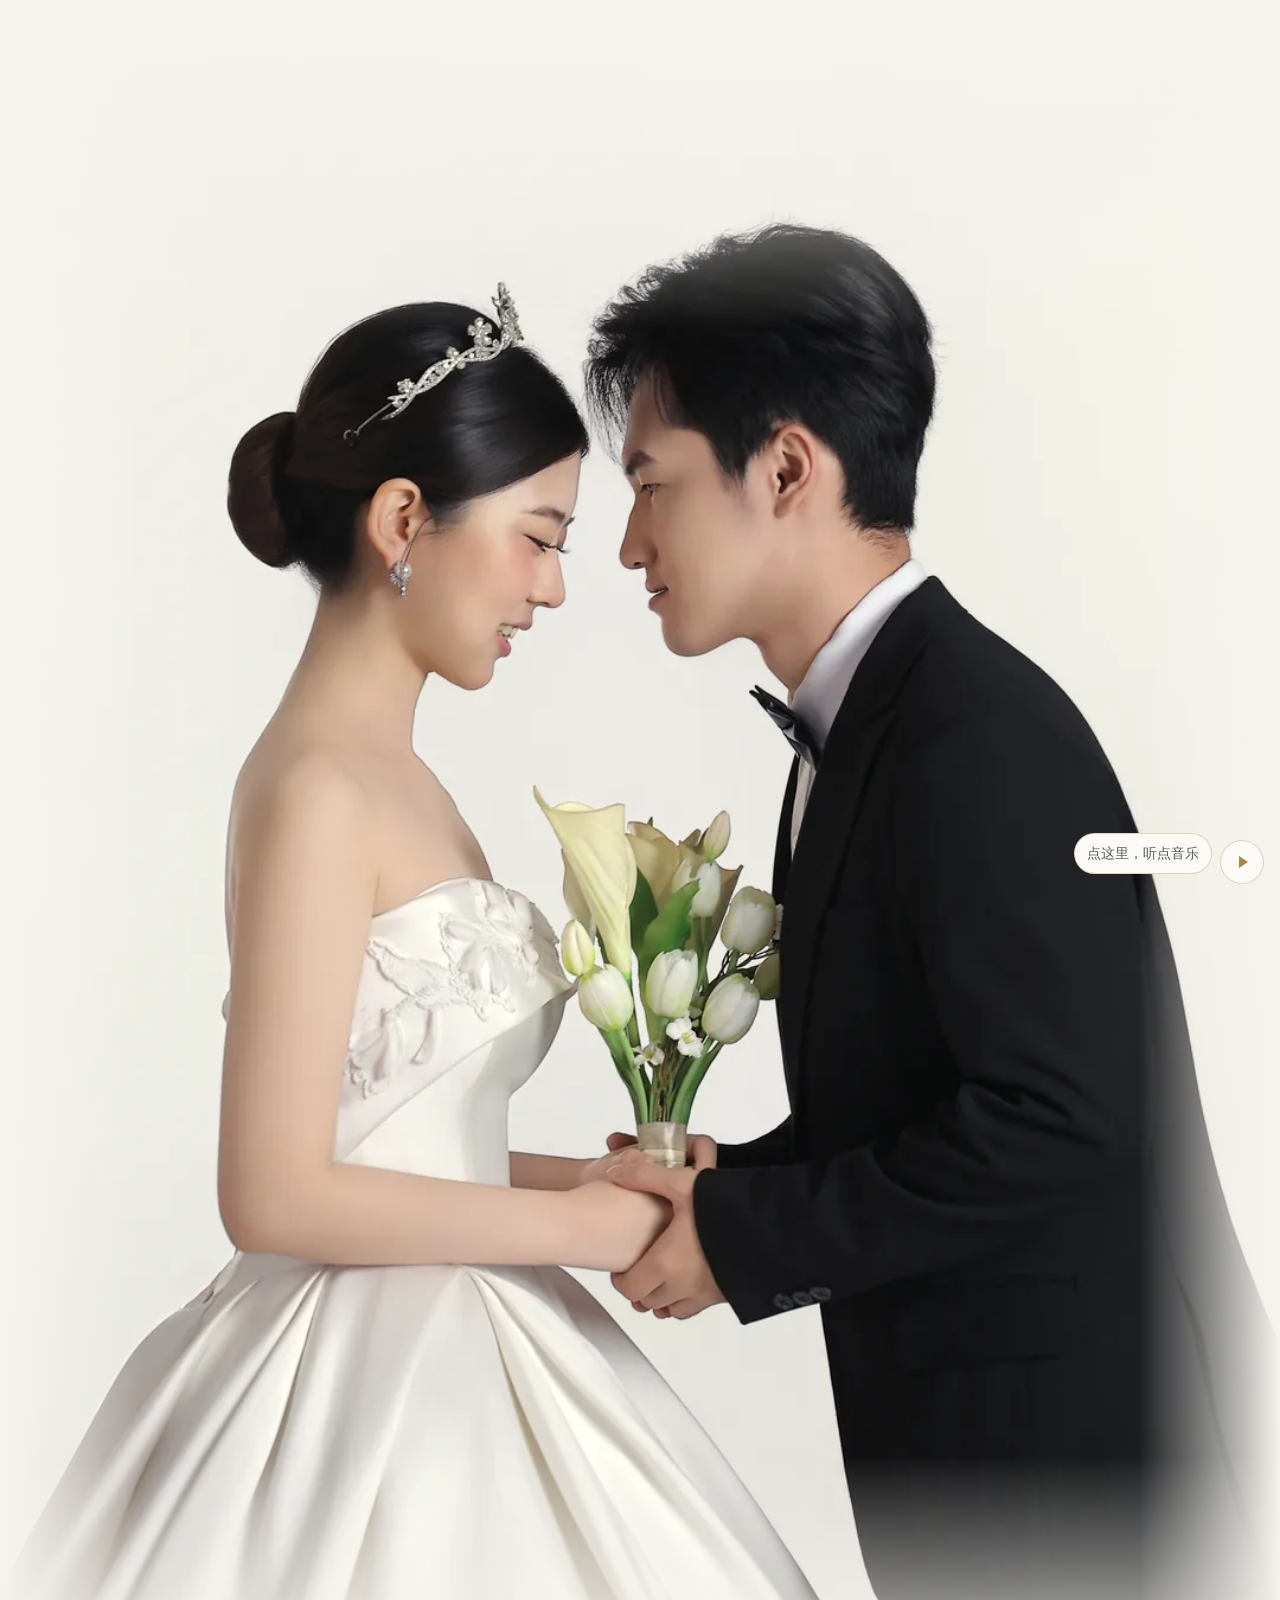
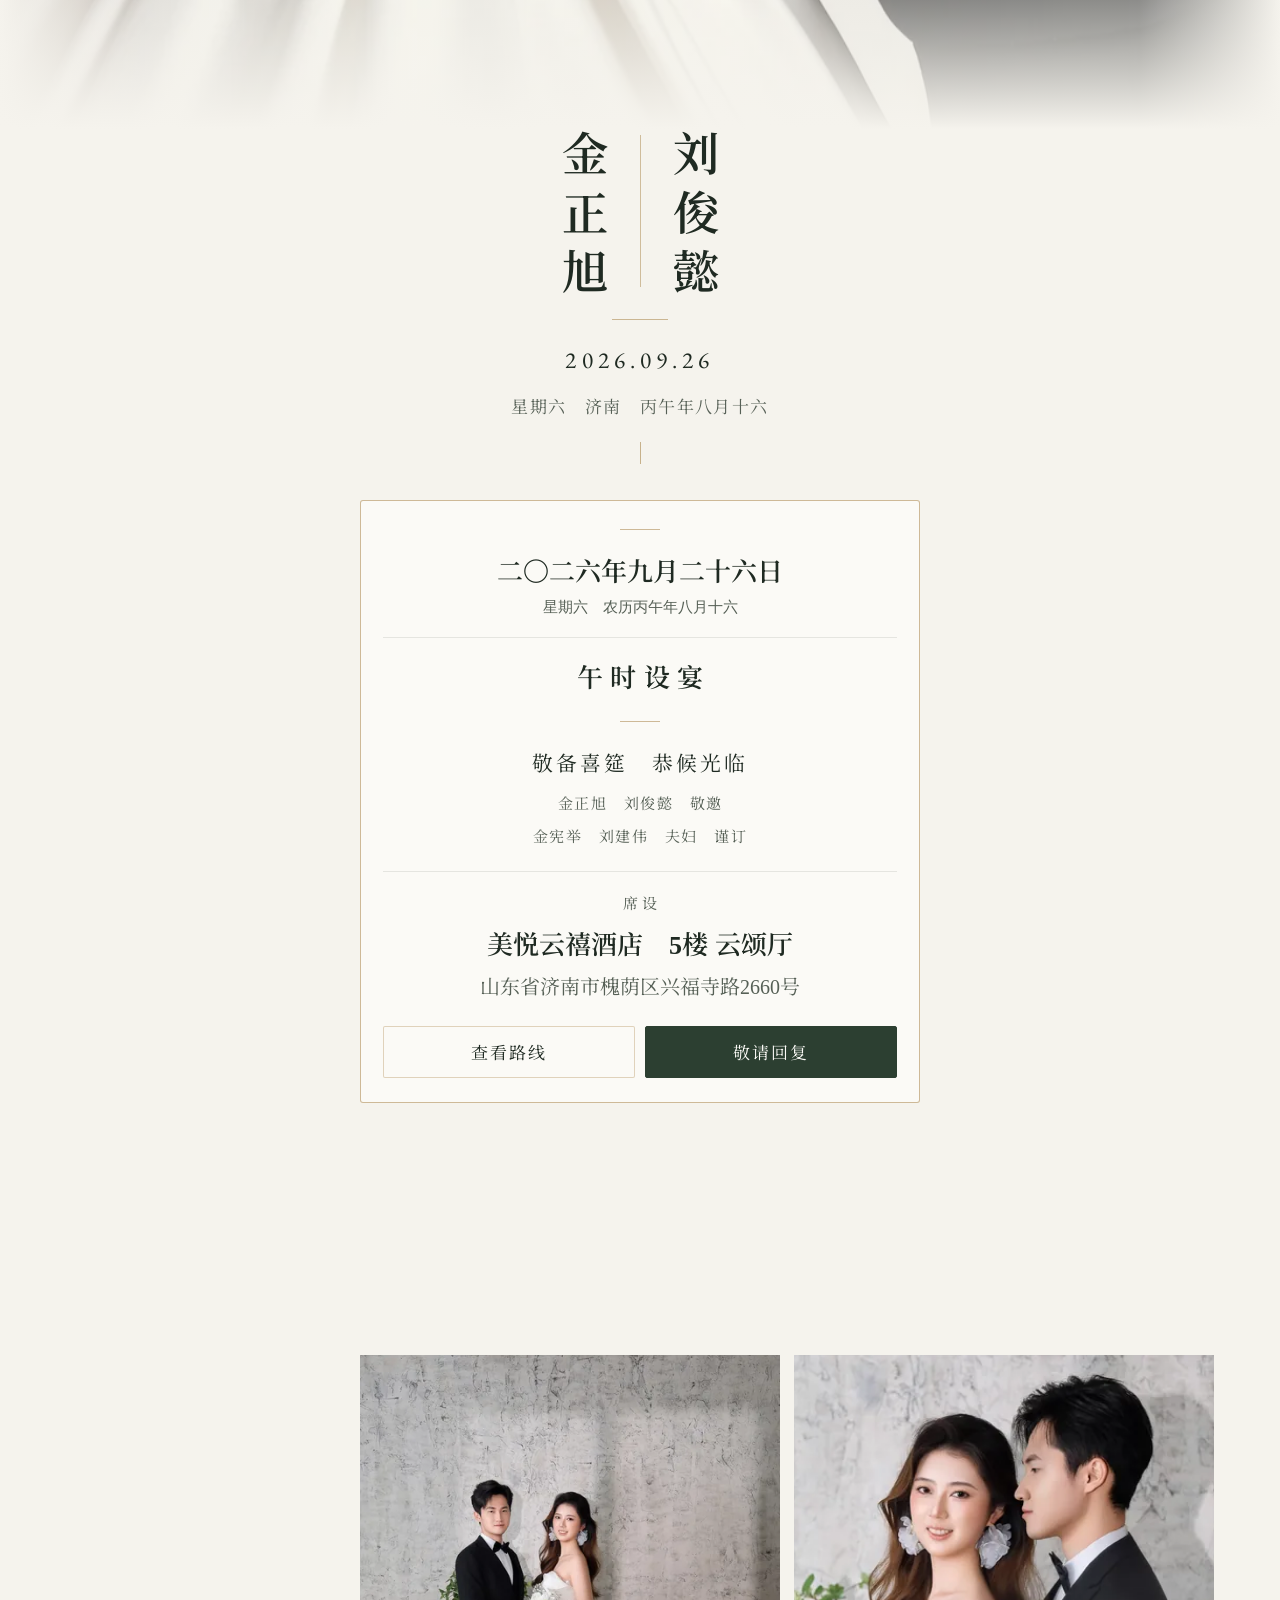
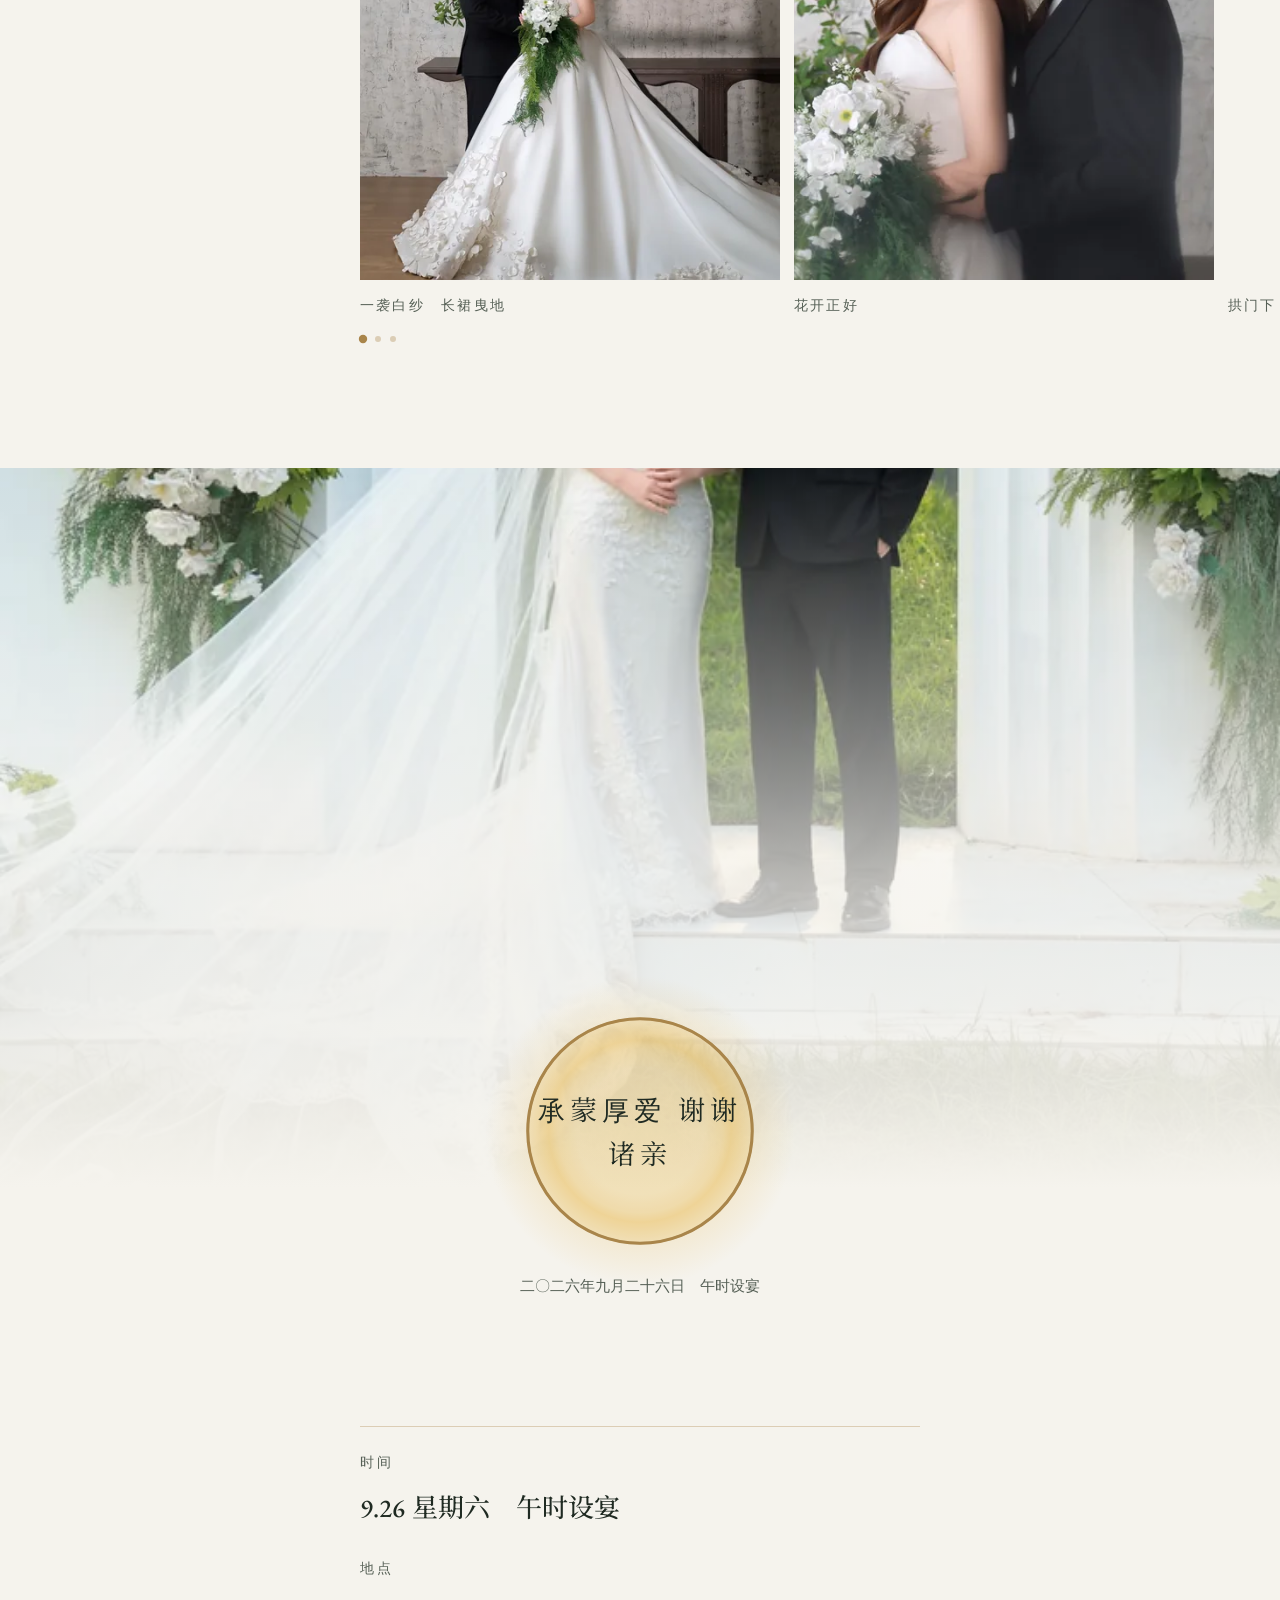
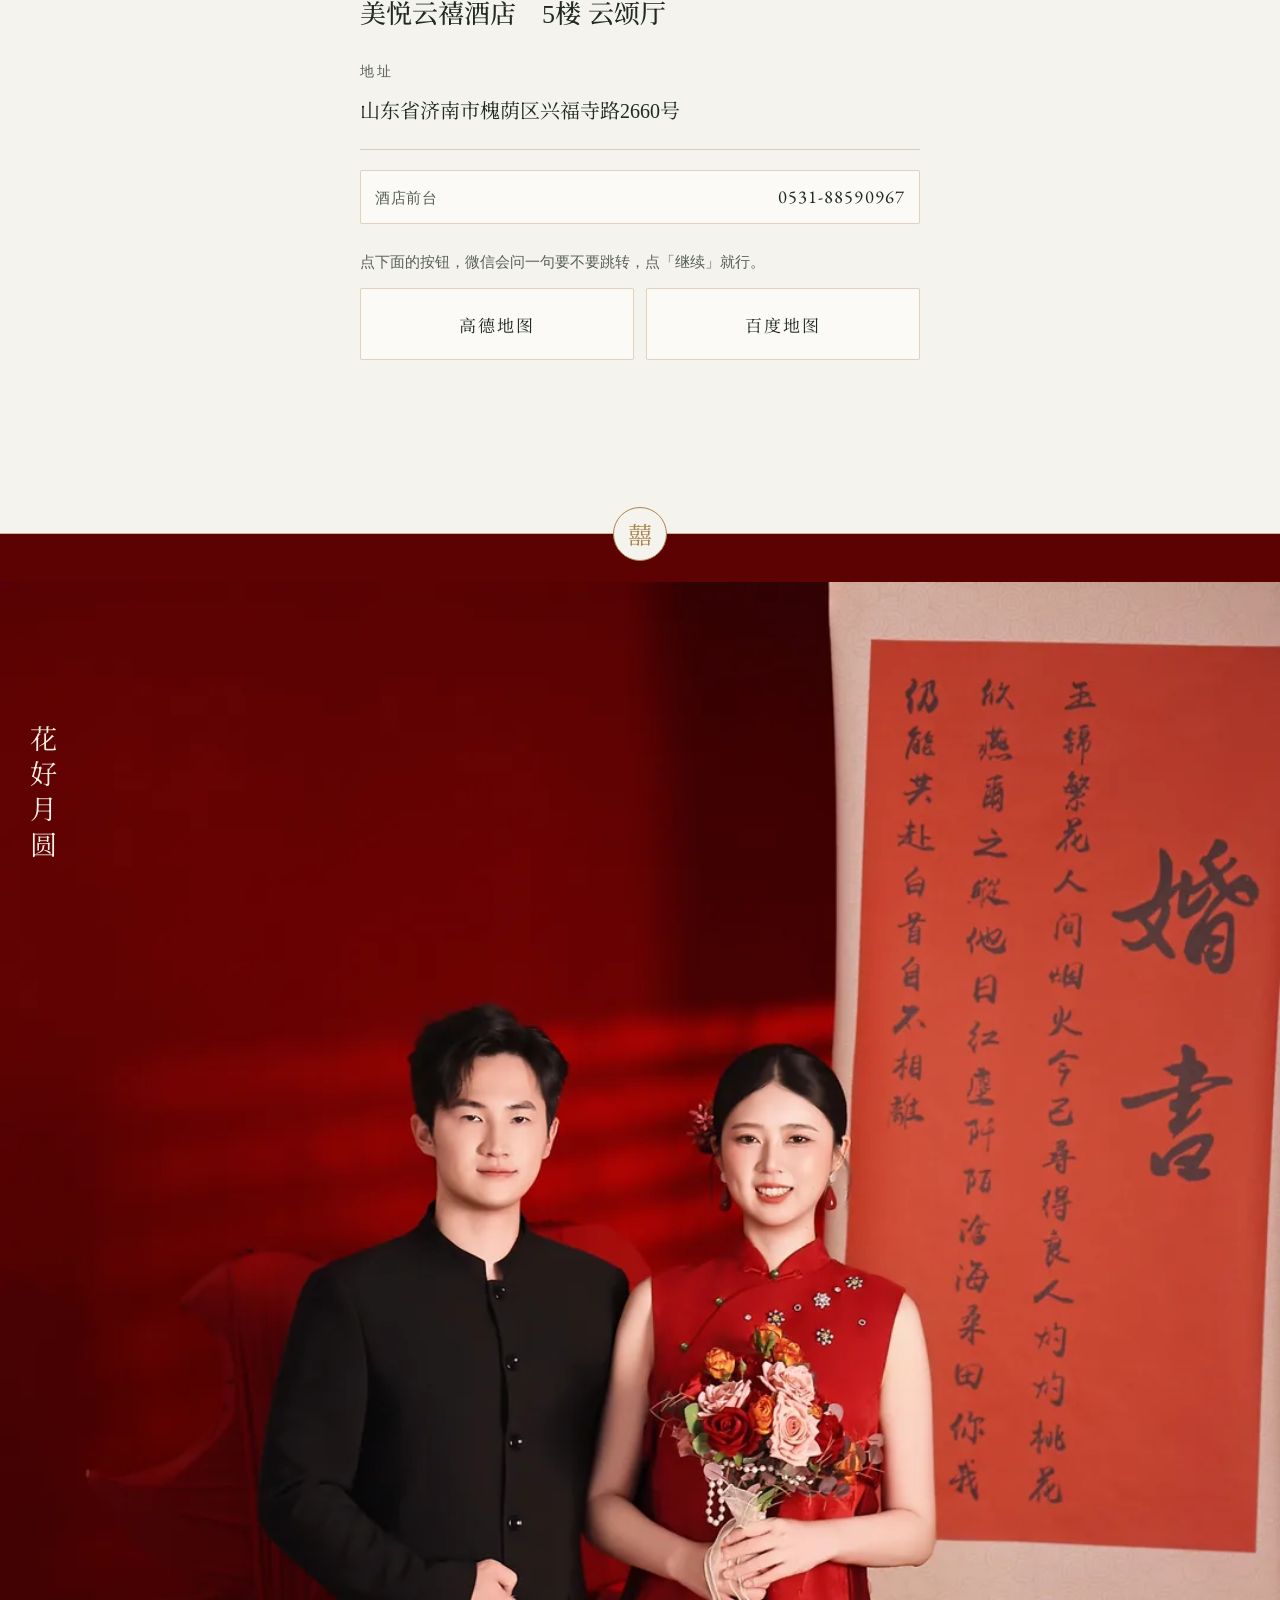
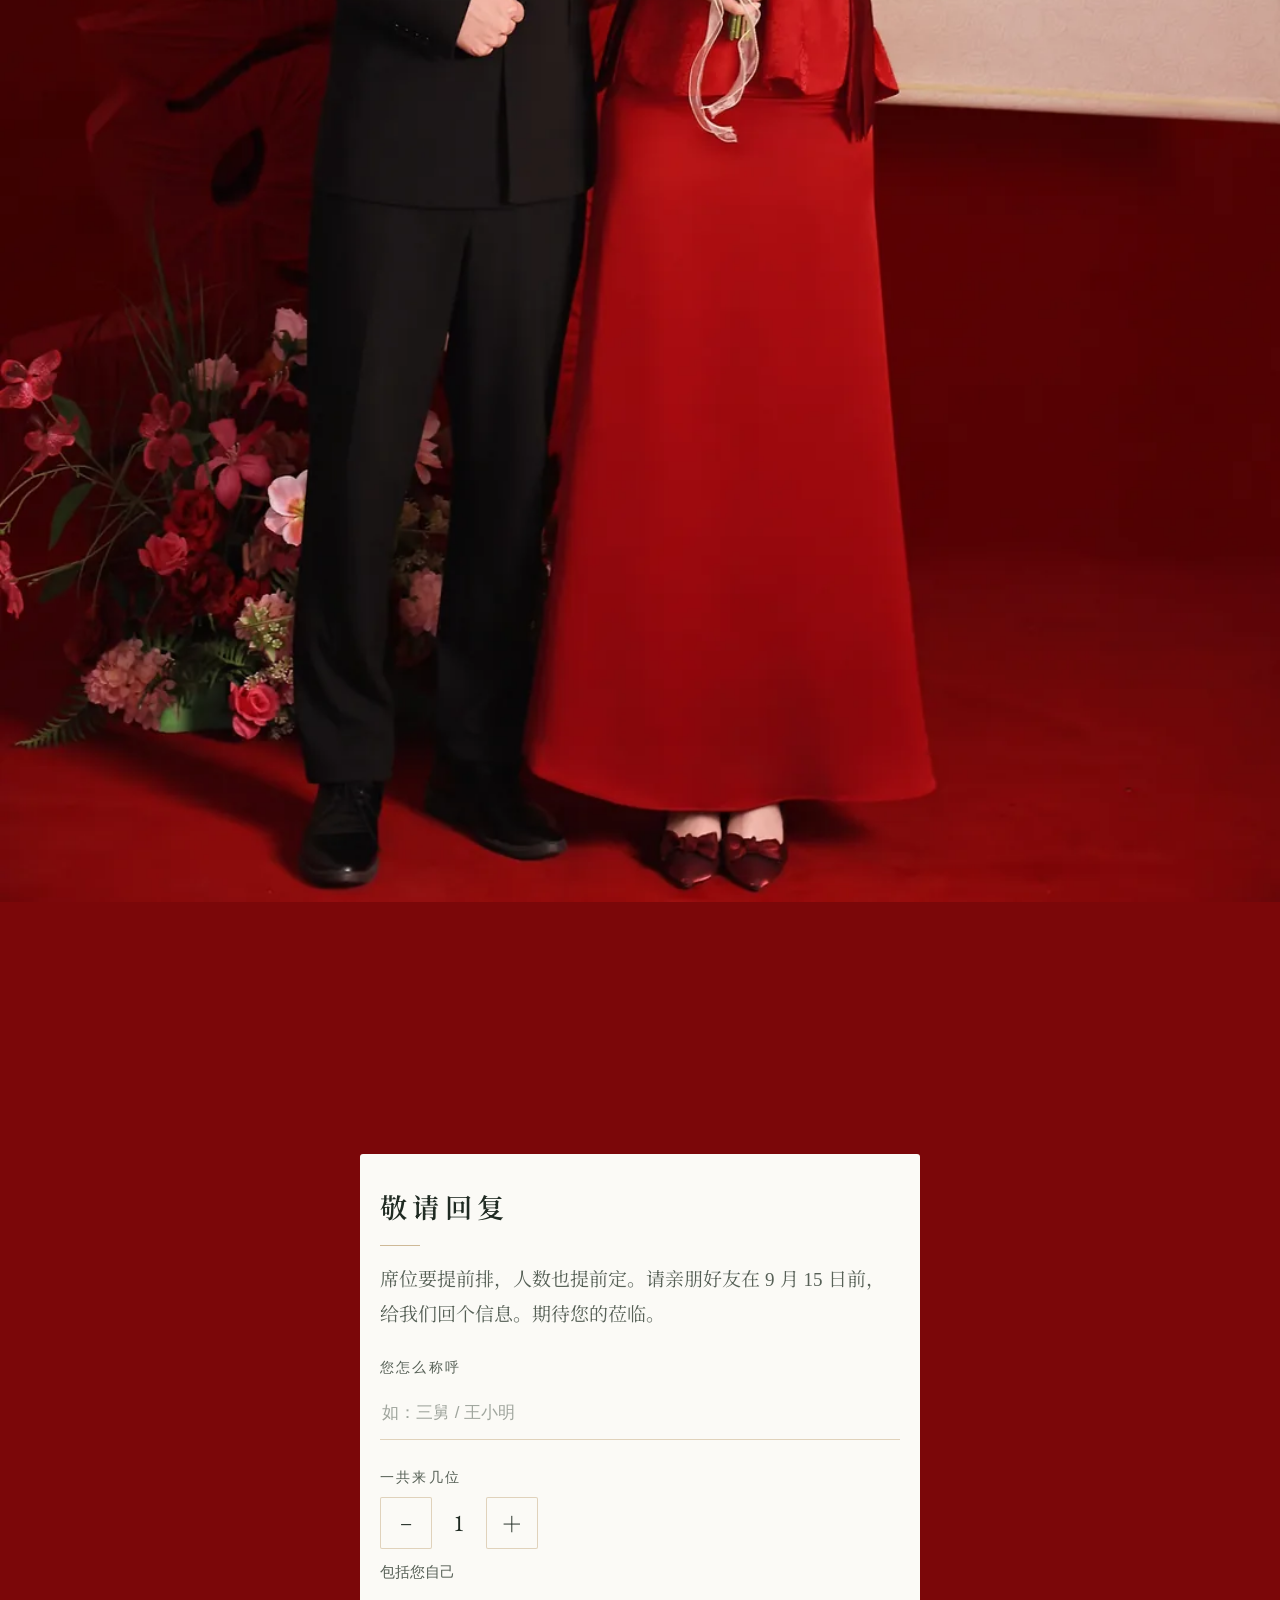
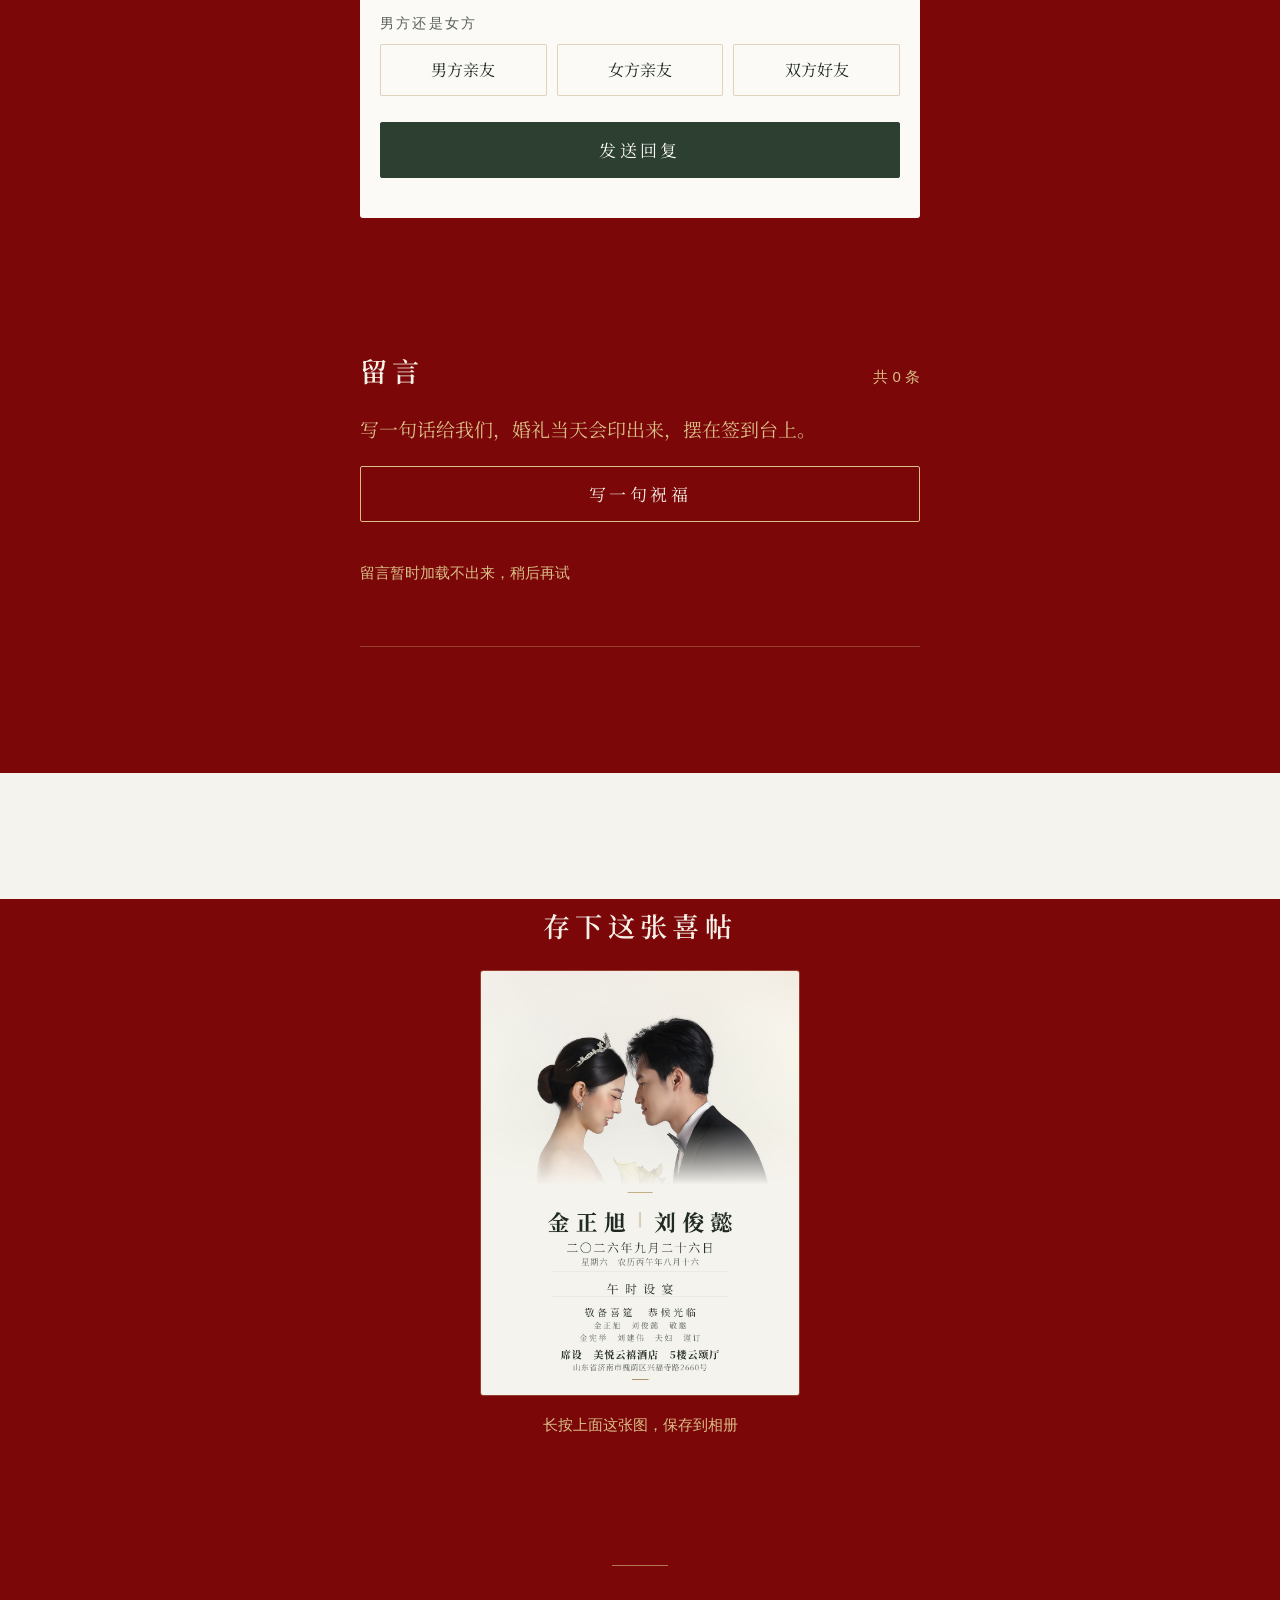
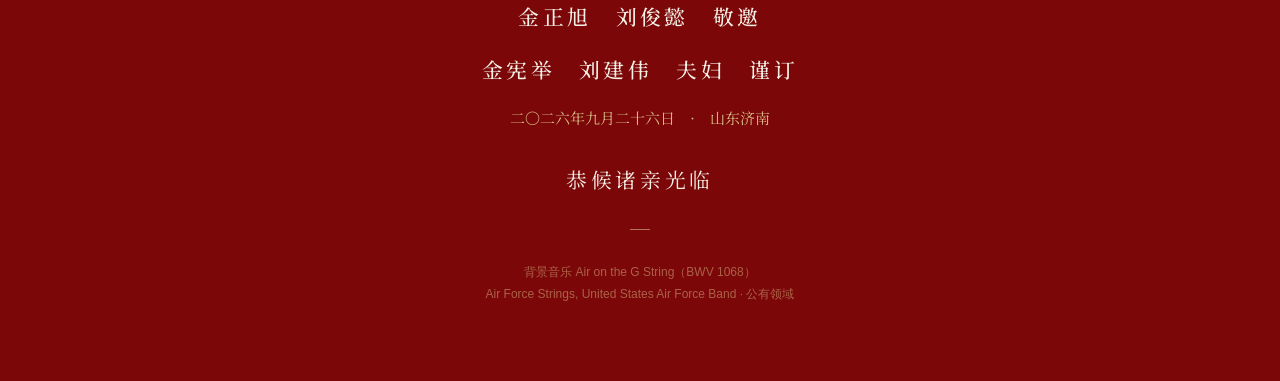
==== commit 0b39b48a: "「中午开席」改成「午时设宴」，回执砍到三问 开席是酒楼后厨的词，跟同一张卡上的「敬备喜筵」「谨订」不在一个语域。 午时是黄历里的词，跟这页的农历、月相一路，长辈也认得。四处一起改： 帖芯、月相日期行、" ====
--- a/site/index.html
+++ b/site/index.html
@@ -93,7 +93,7 @@
     <p class="s"><!--ev:tie-sub-->星期六　农历丙午年八月十六<!--/ev--></p>
 
     <div class="div" aria-hidden="true"></div>
-    <p class="k hour"><!--ev:hour-->中午开席<!--/ev--></p>
+    <p class="k hour"><!--ev:hour-->午时设宴<!--/ev--></p>
 
     <div class="hair hair--c" style="margin-top:22px" aria-hidden="true"></div>
     <p class="salute" style="margin-top:20px">敬备喜筵　恭候光临</p>
@@ -218,8 +218,8 @@
     </div>
   </div>
 
-  <p class="sr-only" id="cdSr"><!--ev:moon-sr-->婚礼日期：2026年9月26日 星期六 中午开席。<!--/ev--></p>
-  <p class="when wrap"><!--ev:moon-when-->二〇二六年九月二十六日　中午开席<!--/ev--></p>
+  <p class="sr-only" id="cdSr"><!--ev:moon-sr-->婚礼日期：2026年9月26日 星期六 中午设宴。<!--/ev--></p>
+  <p class="when wrap"><!--ev:moon-when-->二〇二六年九月二十六日　午时设宴<!--/ev--></p>
 </section>
 
 
@@ -231,7 +231,7 @@
   <div class="go-facts reveal">
     <div class="row">
       <div class="lb">时间</div>
-      <div class="vl"><!--ev:go-time--><span class="lat">9.26</span> 星期六　中午开席<!--/ev--></div>
+      <div class="vl"><!--ev:go-time--><span class="lat">9.26</span> 星期六　午时设宴<!--/ev--></div>
     </div>
     <div class="row">
       <div class="lb">地点</div>
@@ -317,16 +317,12 @@
                  autocomplete="name" placeholder="如：三舅 / 王小明">
         </div>
 
+        <!-- 不问「您能来吗」：不来的人根本不会点开这张帖子，
+             这一问只会让准备赴宴的人先看见一个「恐怕来不了」的按钮。
+             回执一律记为出席（后台的到场人数统计还读这个字段）。 -->
+        <input type="hidden" name="attending" id="rGo" value="yes">
+
         <div class="fld">
-          <span class="lb" id="lbGo">您能来吗</span>
-          <div class="pick pick--2" role="radiogroup" aria-labelledby="lbGo" id="pickGo">
-            <button type="button" role="radio" aria-checked="true"  data-v="yes">准时赴宴</button>
-            <button type="button" role="radio" aria-checked="false" data-v="no" class="soft">恐怕来不了</button>
-          </div>
-          <input type="hidden" name="attending" id="rGo" value="yes">
-        </div>
-
-        <div class="fld" id="fldGuests">
           <span class="lb" id="lbNum">一共来几位</span>
           <div class="step" aria-labelledby="lbNum">
             <button type="button" id="gMinus" aria-label="减少一位">−</button>
@@ -345,18 +341,6 @@
             <button type="button" role="radio" aria-checked="false" data-v="双方好友">双方好友</button>
           </div>
           <input type="hidden" name="side" id="rSide" value="">
-        </div>
-
-        <div class="fld">
-          <label class="lb" for="rPhone">手机号（选填）</label>
-          <input id="rPhone" name="phone" type="tel" inputmode="numeric" maxlength="20"
-                 autocomplete="tel" placeholder="只用于当天联系您">
-        </div>
-
-        <div class="fld">
-          <label class="lb" for="rNote">想说的话（选填）</label>
-          <textarea id="rNote" name="note" maxlength="200" rows="3"
-                    placeholder="忌口、要不要接站，或者只是想说两句"></textarea>
         </div>
 
         <div class="hp" aria-hidden="true">
--- a/site/assets/css/style.css
+++ b/site/assets/css/style.css
@@ -30,6 +30,9 @@
   --moss:       #2C3F31;   /* 主按钮实底、focus 描边，对 paper 10.0:1 */
   --gold:       #A9854A;   /* 只用于线。对 paper 仅 3.1:1，永不承载文字 */
   --gold-soft:  rgba(169,133,74,.34);
+  /* 满月专用的黄：比 --gold 更黄、更亮、更饱和。金线是线，月是光，
+     两者本来就不该是同一个色。只用在第 6 屏的月面和光晕，别处不许用。 */
+  --moon:       229,171,45;
   --line:       rgba(31,42,34,.10);
 
   /* ---- 礼红半页。--red 取自 P5 底边实测色，让 contain 的接缝看不见 ---- */
@@ -88,7 +91,7 @@
   :root {
     --paper:#F5F3ED; --mat:#FBFAF6; --ink:#1F2A22; --ink-2:#566056;
     --moss:#2C3F31; --gold:#A9854A; --gold-soft:rgba(169,133,74,.34);
-    --line:rgba(31,42,34,.10);
+    --moon:229,171,45; --line:rgba(31,42,34,.10);
     --red:#7B0709; --red-top:#5C0203; --red-ink:#F6F1E6; --red-gold:#D9BE86;
     --red-line:rgba(217,190,134,.30); --cinnabar:#9E2B25;
   }
@@ -360,14 +363,21 @@
 .moon-glow {
   position: absolute; inset: -16%; border-radius: 50%; pointer-events: none;
   background: radial-gradient(circle at 50% 50%,
-    rgba(169,133,74,.07) 0%,  rgba(169,133,74,.06) 28%,   /* 月面自己的一点光 */
-    rgba(169,133,74,.12) 36%, rgba(169,133,74,.20) 40%,   /* 金线那一圈最亮 */
-    rgba(169,133,74,.08) 50%, rgba(169,133,74,0)   68%);  /* 往外化开到没有 */
+    rgba(var(--moon),.14) 0%,  rgba(var(--moon),.13) 28%,   /* 月面自己的光 */
+    rgba(var(--moon),.22) 36%, rgba(var(--moon),.34) 40%,   /* 金线那一圈最亮 */
+    rgba(var(--moon),.13) 50%, rgba(var(--moon),0)   68%);  /* 往外化开到没有 */
 }
 /* 默认状态 = 终态：一轮满月，金线闭合、月面已亮。
    脚本挂掉 / 不支持 IntersectionObserver 的浏览器看到的就是这个，
    而不是一个画了一半的残圈。 */
-.moon-ring .disc { fill: rgba(169,133,74,.06); transition: fill var(--d-slow) var(--e-out); }
+/* 两行 fill 不是手滑：var() 万一解析不了（老到不支持自定义属性的内核），
+   SVG 的 fill 会退到默认值【黑色】，月面直接变成一枚黑饼。
+   前一行是给那种浏览器的普通值，后一行才是正常路径。 */
+.moon-ring .disc {
+  fill: rgba(229,171,45,.16);
+  fill: rgba(var(--moon),.16);
+  transition: fill var(--d-slow) var(--e-out);
+}
 .moon-ring .track { fill: none; stroke: var(--gold-soft); stroke-width: 1; }
 .moon-ring .prog {
   fill: none; stroke: var(--gold); stroke-width: 1.25; stroke-linecap: butt;
@@ -386,7 +396,7 @@
 html.js .moon-ring.armed .prog { transition: stroke-dashoffset var(--d-ring) var(--e-out); }
 html.js .moon-ring.armed .disc { transition: fill var(--d-slow) var(--e-out); }
 html.js .moon-ring.armed .moon-glow { transition: opacity var(--d-ring) var(--e-out); }
-html.js .moon-ring.full .disc { fill: rgba(169,133,74,.06); }
+html.js .moon-ring.full .disc { fill: rgba(229,171,45,.16); fill: rgba(var(--moon),.16); }
 html.js .moon-ring.full .moon-glow { opacity: 1; }
 
 /* ------------------------------------------------------- 月环跟着手指走
@@ -397,9 +407,10 @@
    往回滑就往回退，全程跟着手指。
 
    进度按 cover 算（元素从下沿进、到上沿出为 0%→100%）：
-     8% → 46%   金线从空绕到满（46% 差不多就是升到屏幕正中那一刻）
-     40% → 56%  月面亮起，比金线晚一点，先合拢再亮
-     38% → 62%  光晕涨起来，中途稍微涨过一点再落回，是「亮起来」那一下
+     8% → 40%   金线从空绕到满（40% 时月亮还在屏幕下半，满得早一点，
+                然后整轮满月再往上走过屏幕中央）
+     34% → 50%  月面亮起，比金线晚一点，先合拢再亮
+     32% → 56%  光晕涨起来，中途稍微涨过一点再落回，是「亮起来」那一下
 
    不支持 view() 的浏览器（老 X5、老 Safari）走下面 JS 里那条：
    进视口后自己走 1.6 秒，终态一模一样。 */
@@ -409,21 +420,21 @@
   html.js .moon-ring.scrub .prog {
     animation: moon-close linear both;
     animation-timeline: view();
-    animation-range: cover 8% cover 46%;
+    animation-range: cover 8% cover 40%;
   }
   html.js .moon-ring.scrub .disc {
     animation: moon-face linear both;
     animation-timeline: view();
-    animation-range: cover 40% cover 56%;
+    animation-range: cover 34% cover 50%;
   }
   html.js .moon-ring.scrub .moon-glow {
     animation: moon-halo linear both;
     animation-timeline: view();
-    animation-range: cover 38% cover 62%;
+    animation-range: cover 32% cover 56%;
   }
 }
 @keyframes moon-close { from { stroke-dashoffset: 289.03; } to { stroke-dashoffset: 0; } }
-@keyframes moon-face  { from { fill: rgba(169,133,74,0); } to { fill: rgba(169,133,74,.06); } }
+@keyframes moon-face  { from { fill: rgba(var(--moon),0); } to { fill: rgba(var(--moon),.16); } }
 @keyframes moon-halo {
   0%   { opacity: 0; transform: scale(.9); }
   70%  { opacity: 1; transform: scale(1.05); }   /* 涨过一点 */
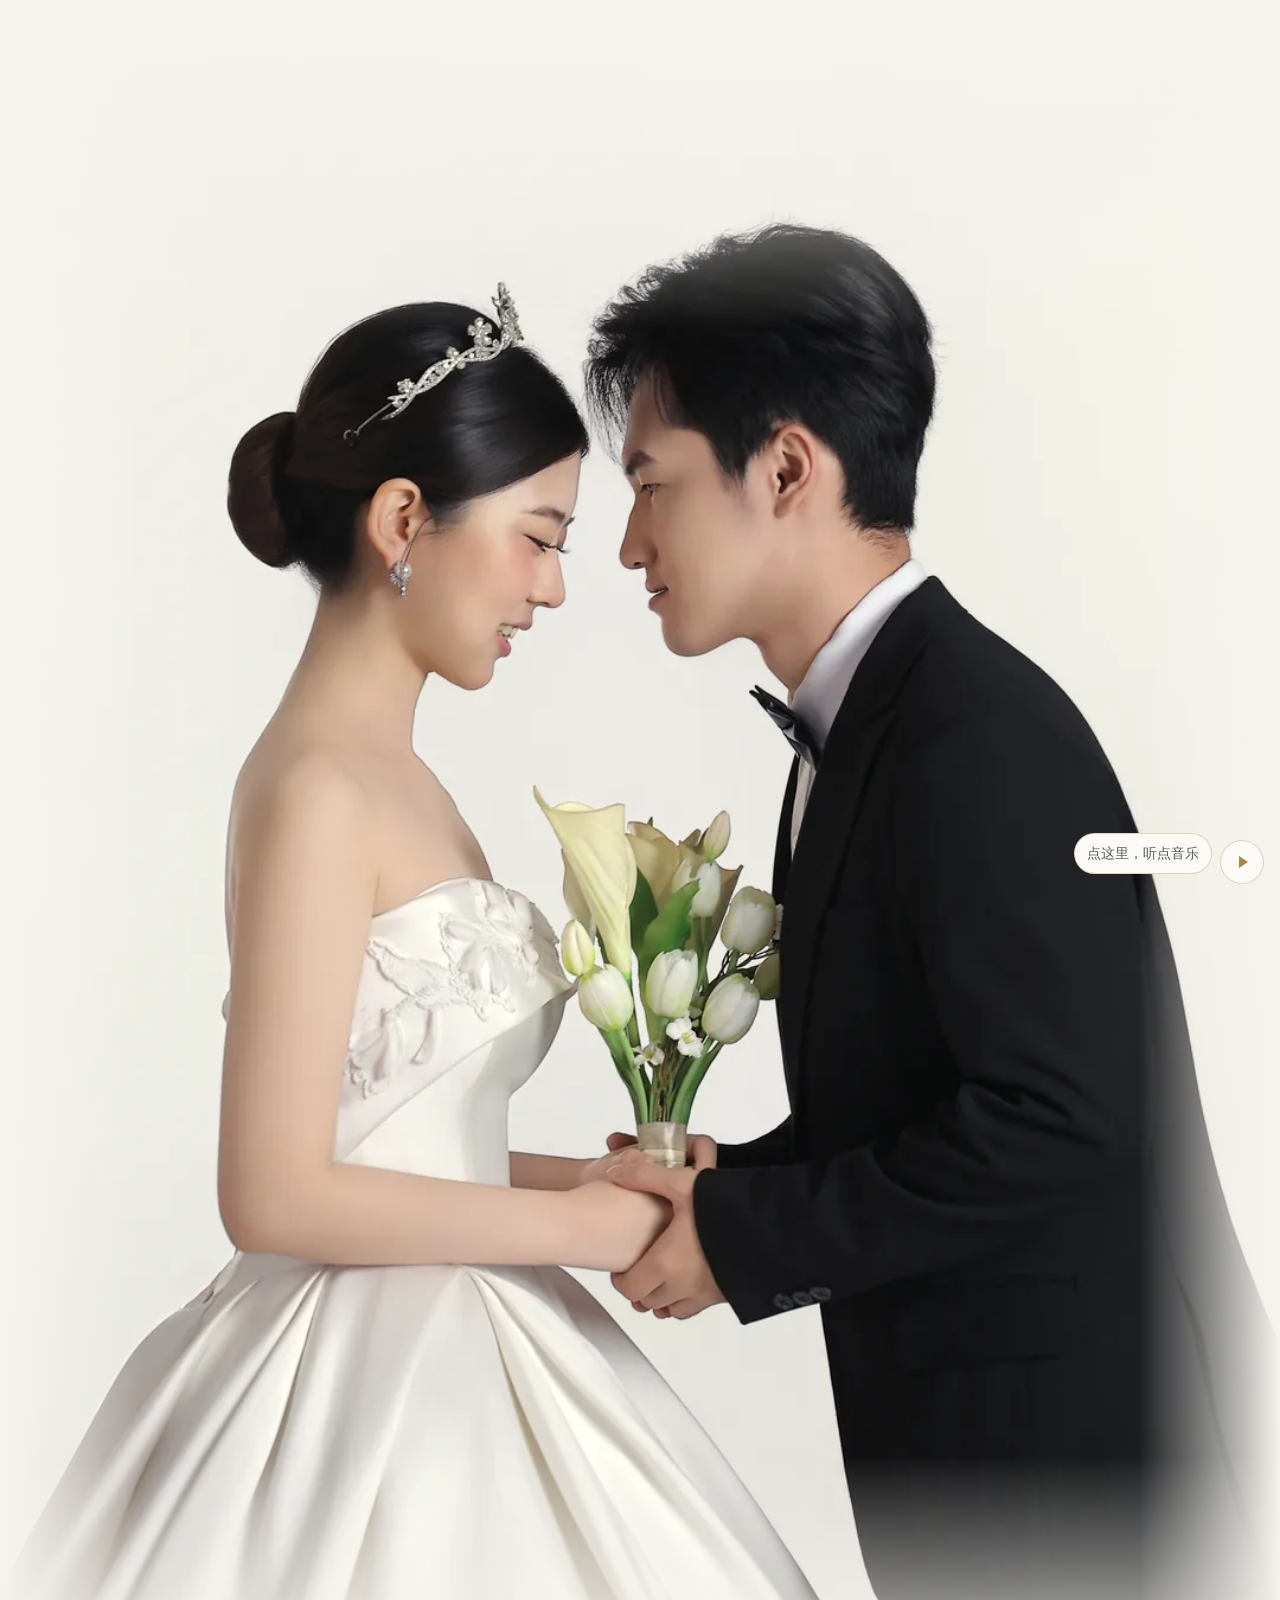
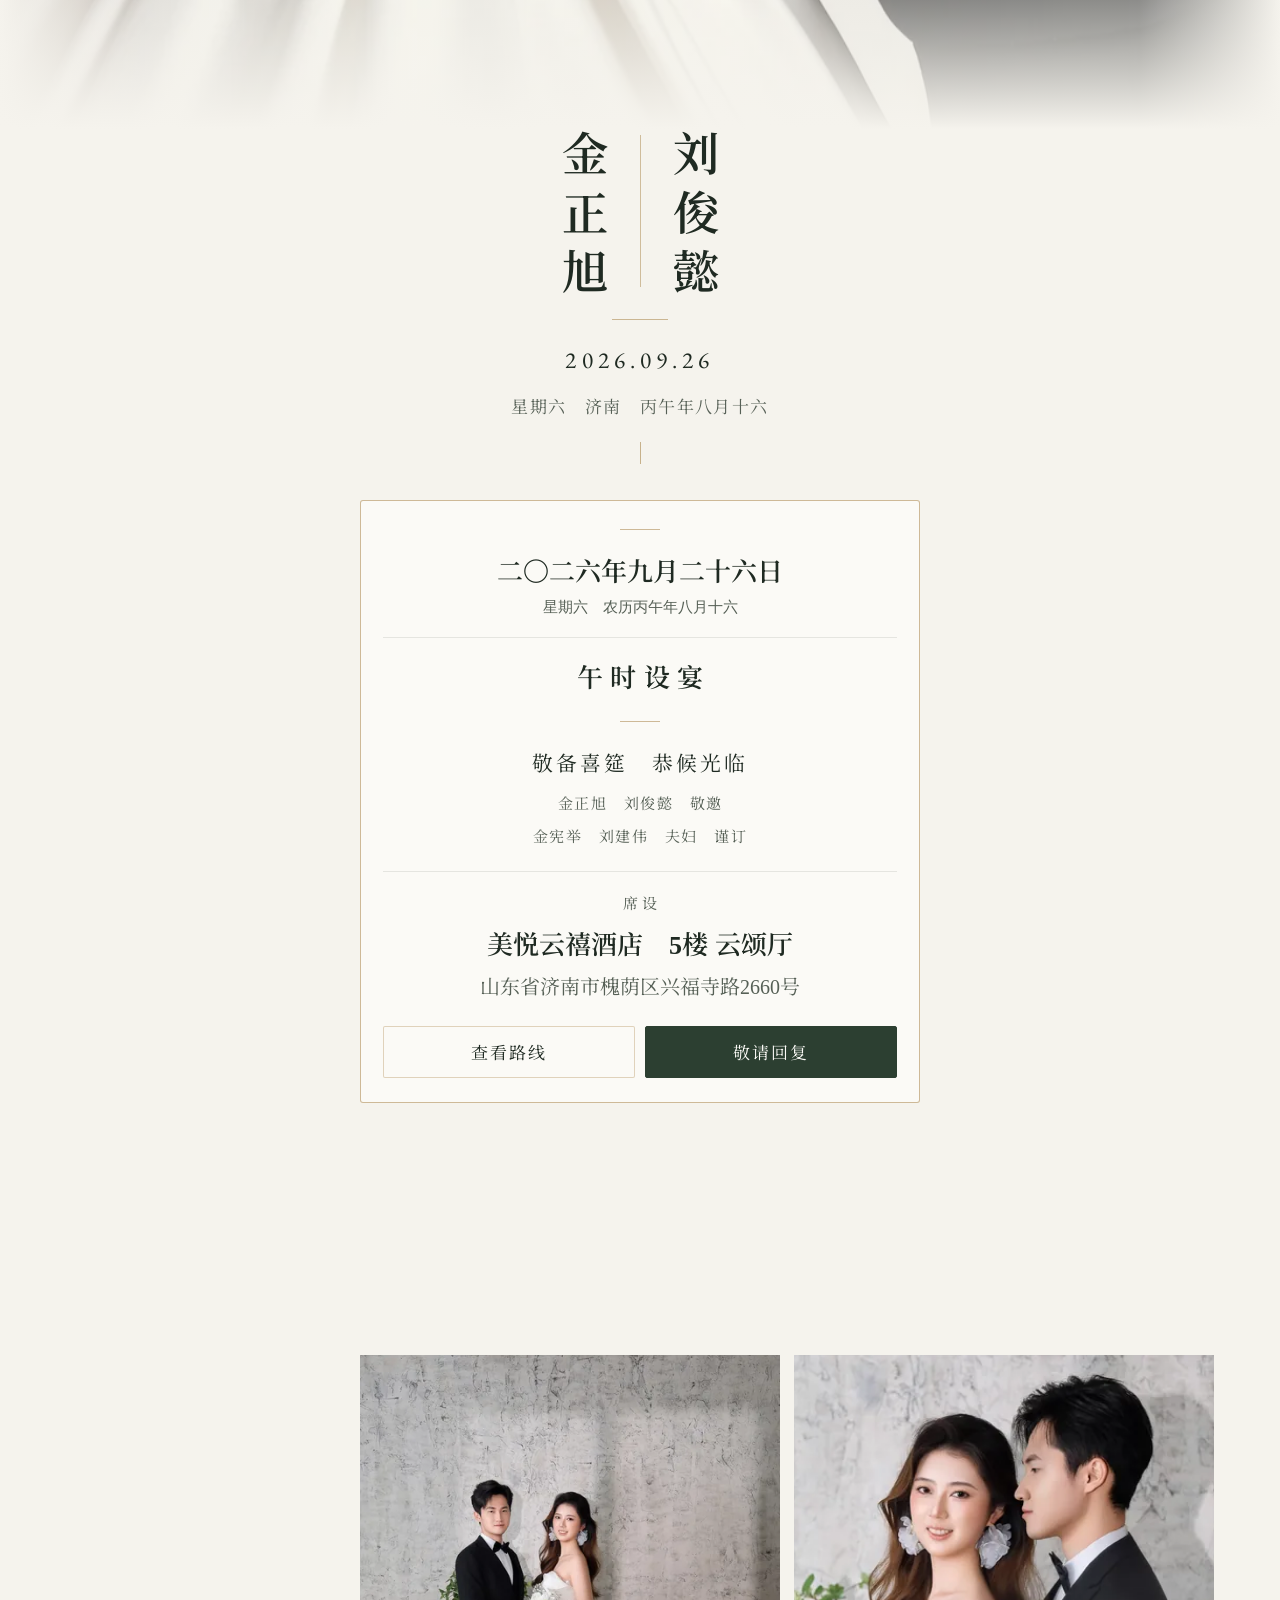
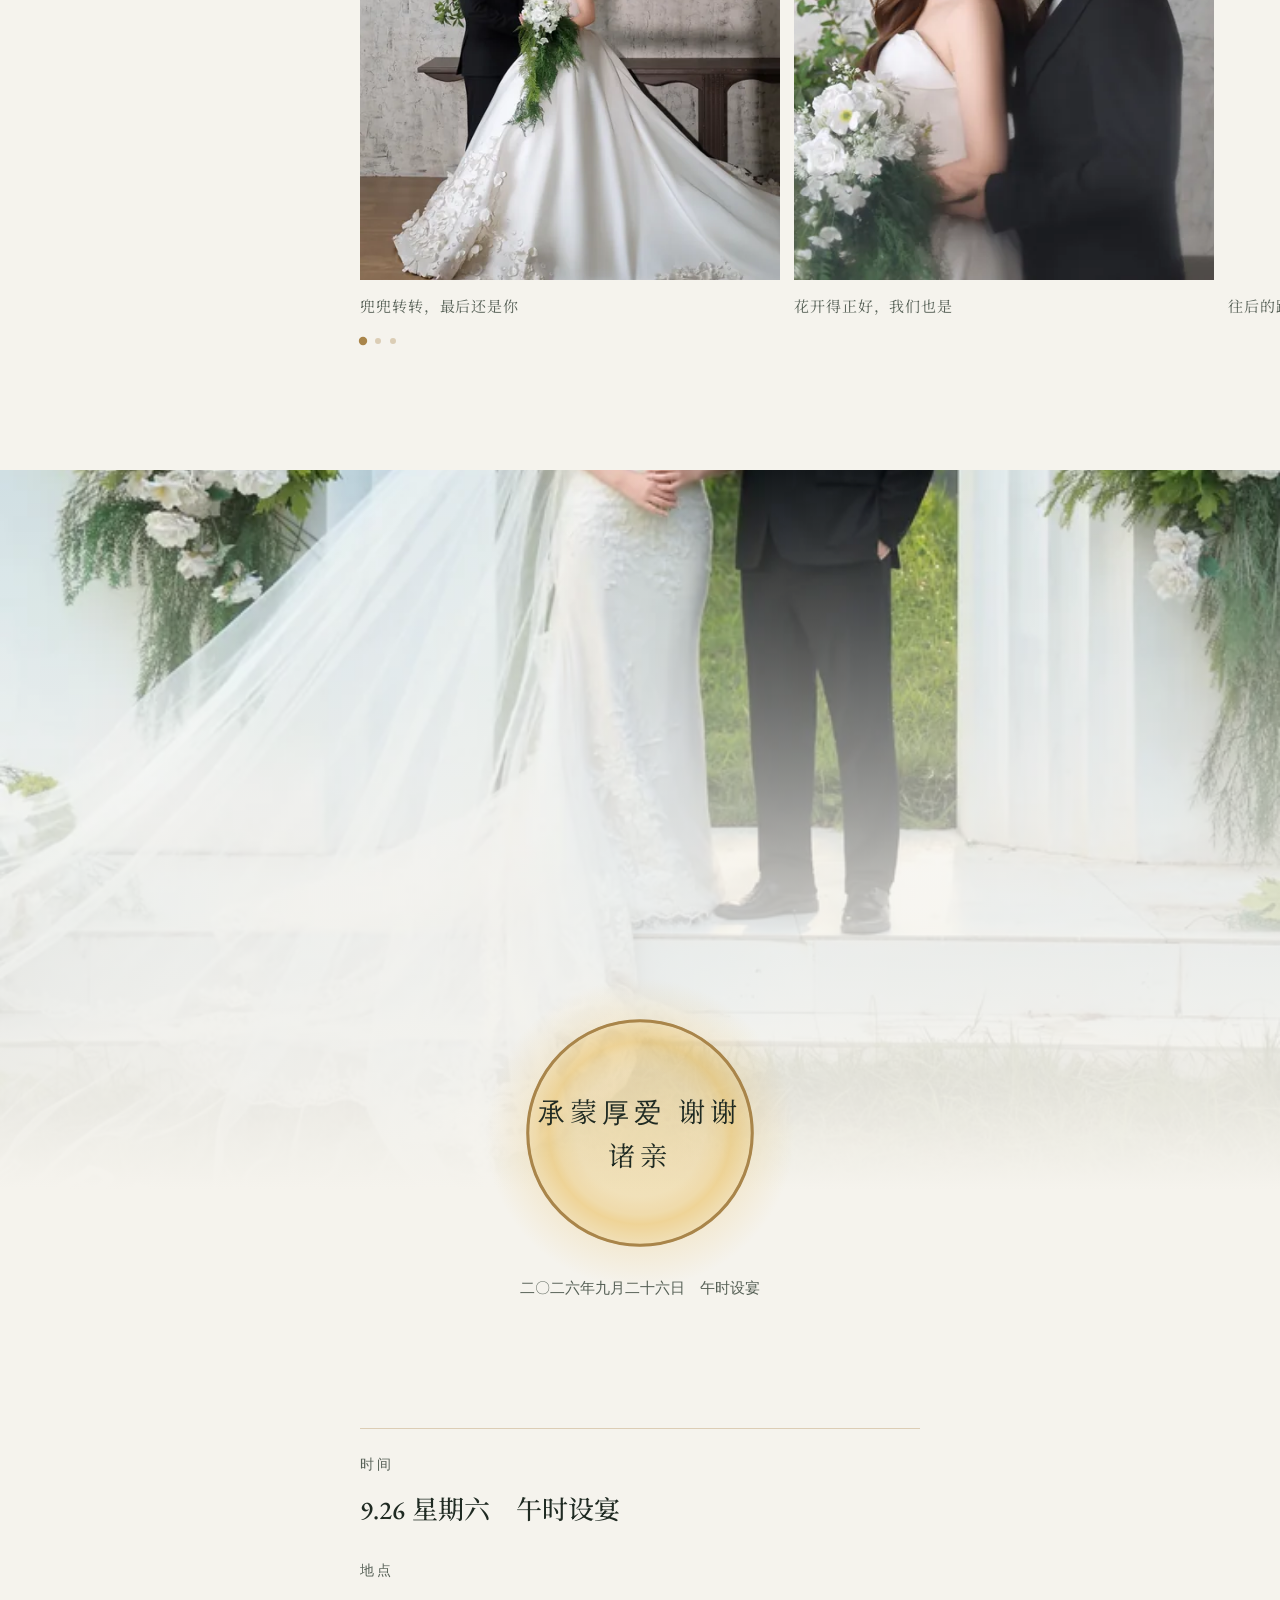
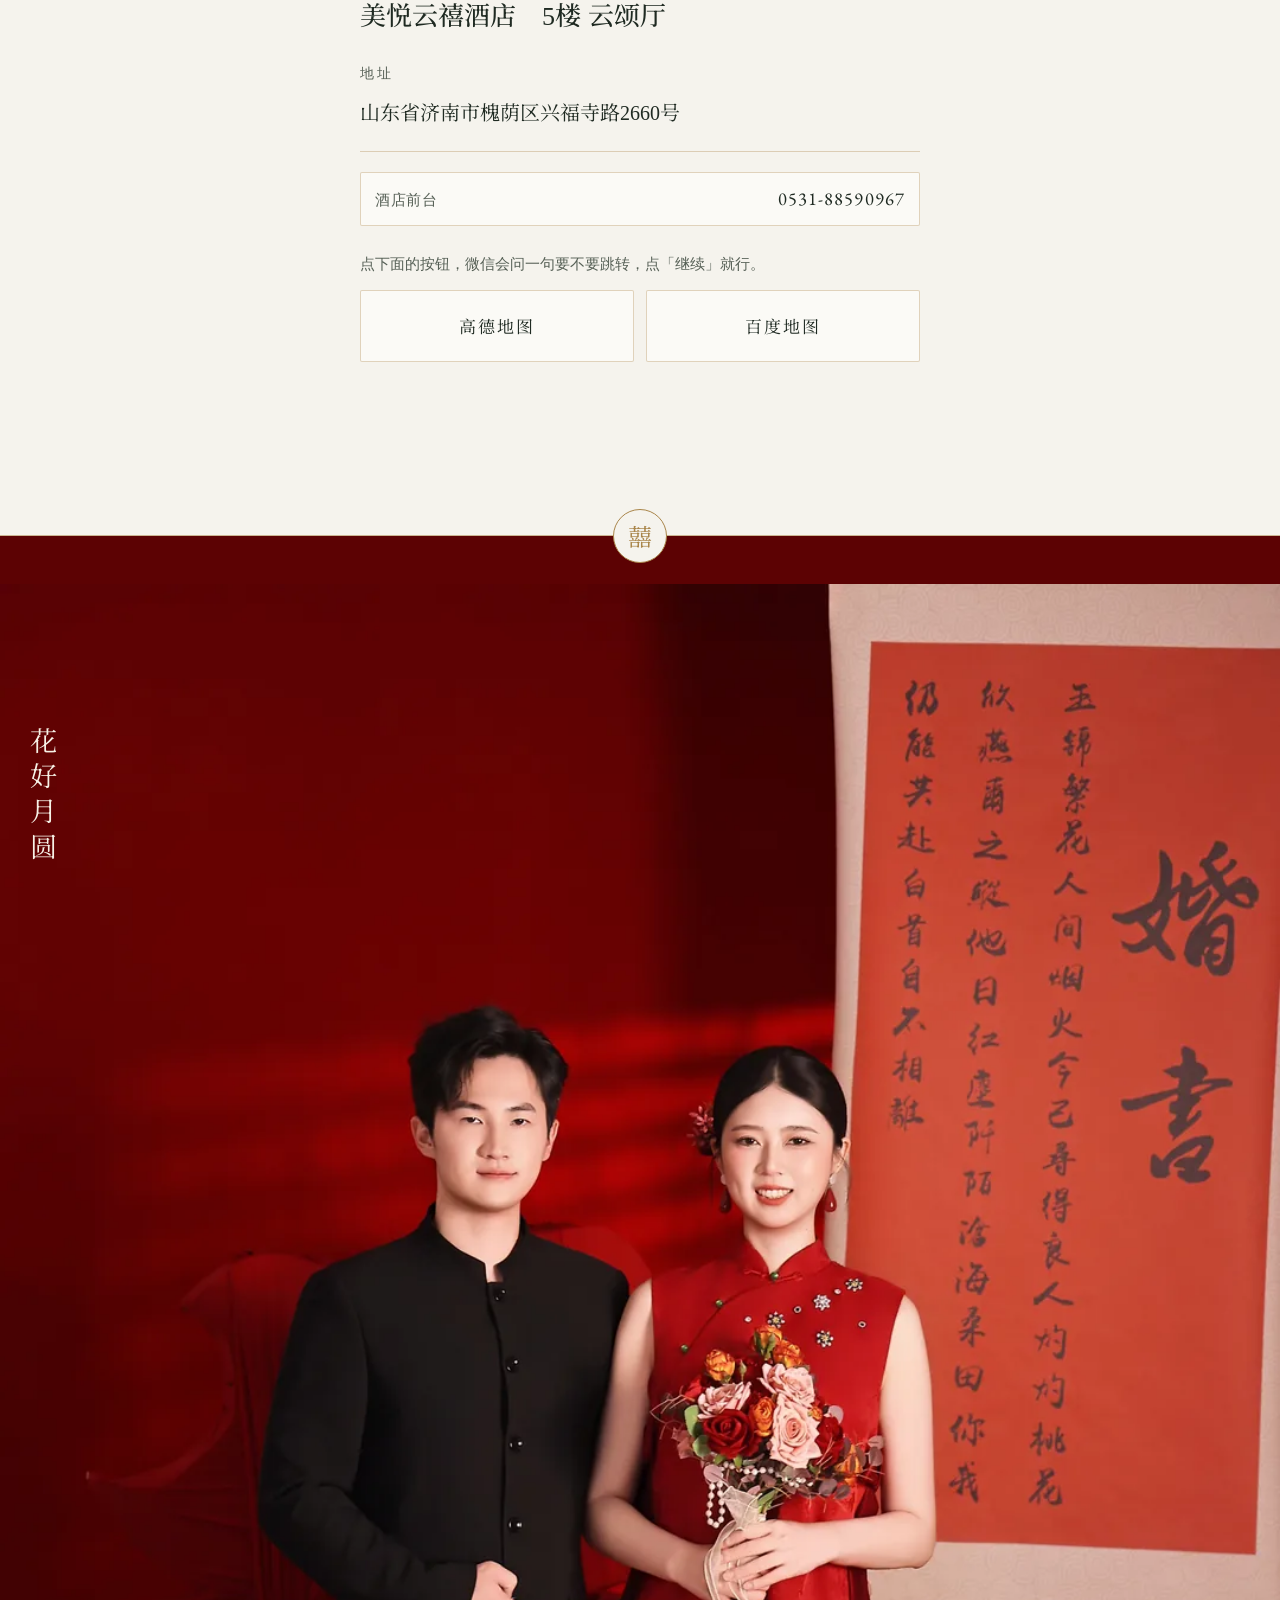
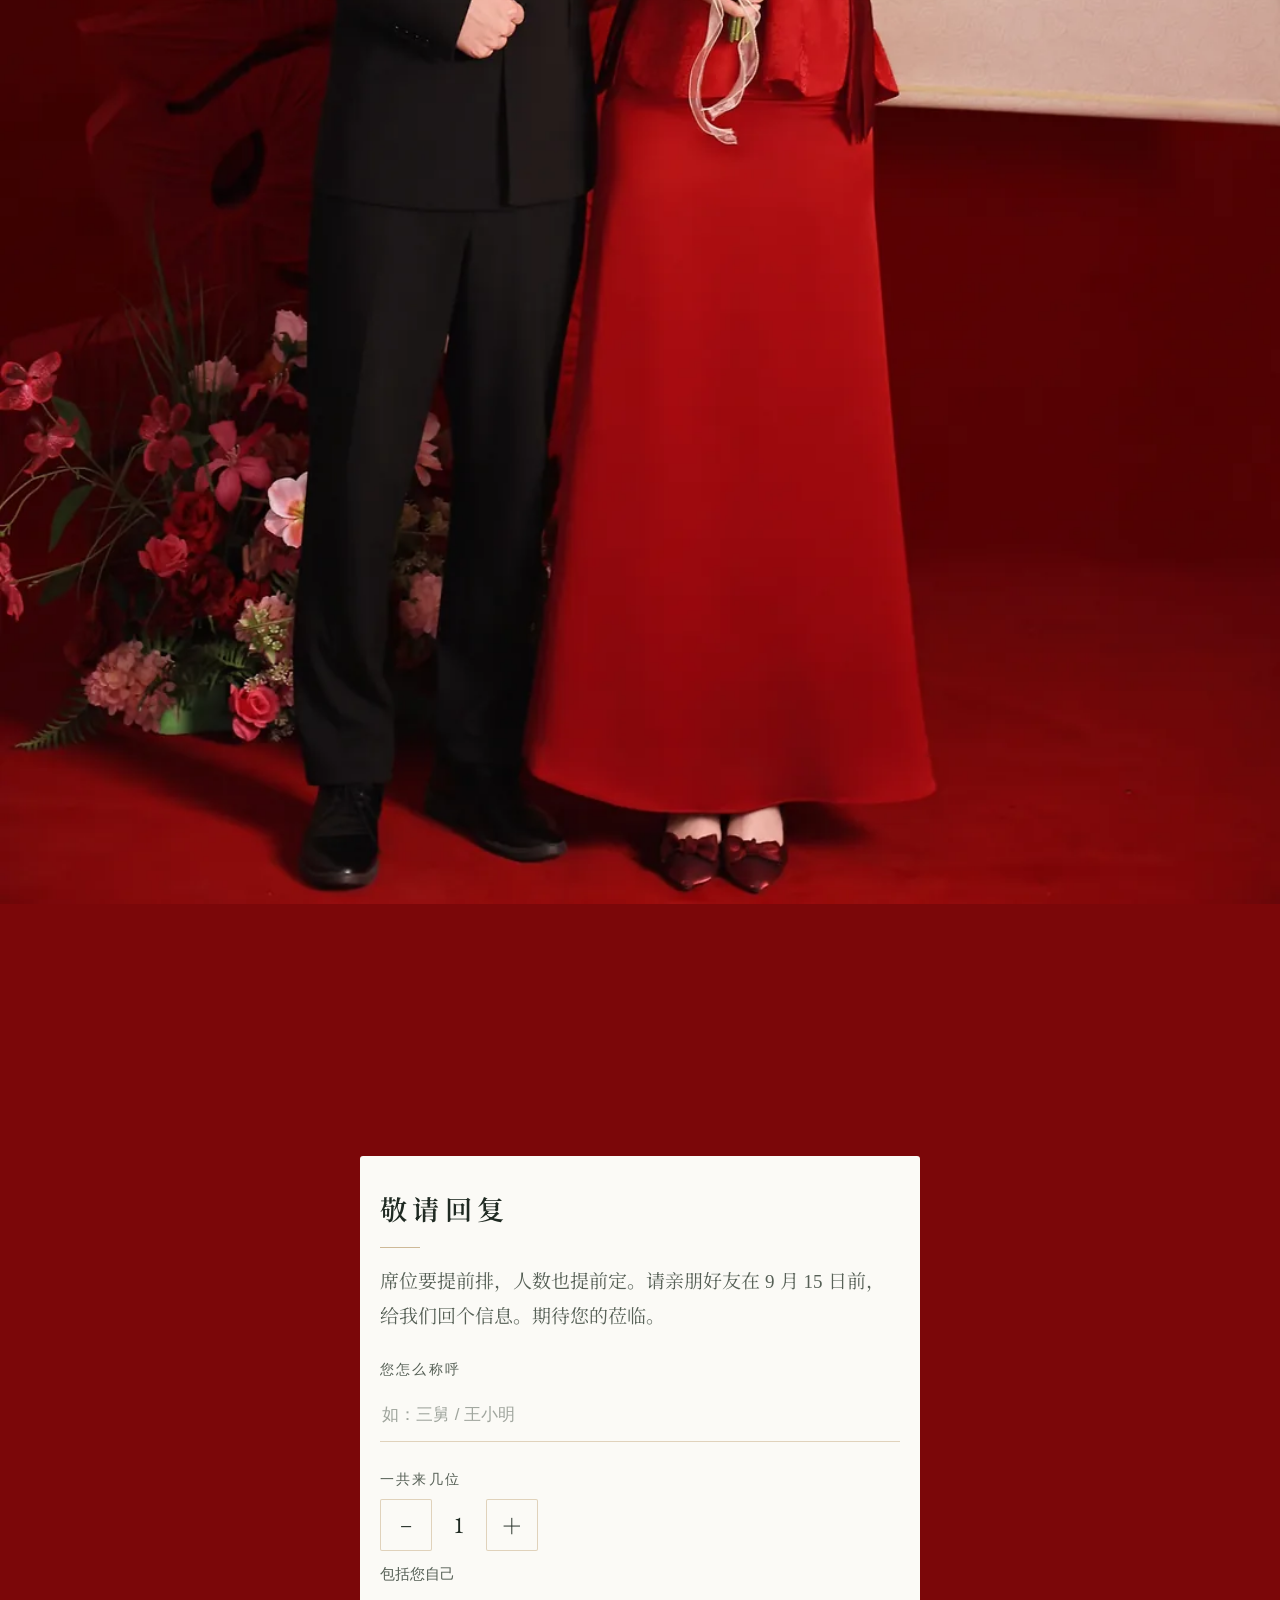
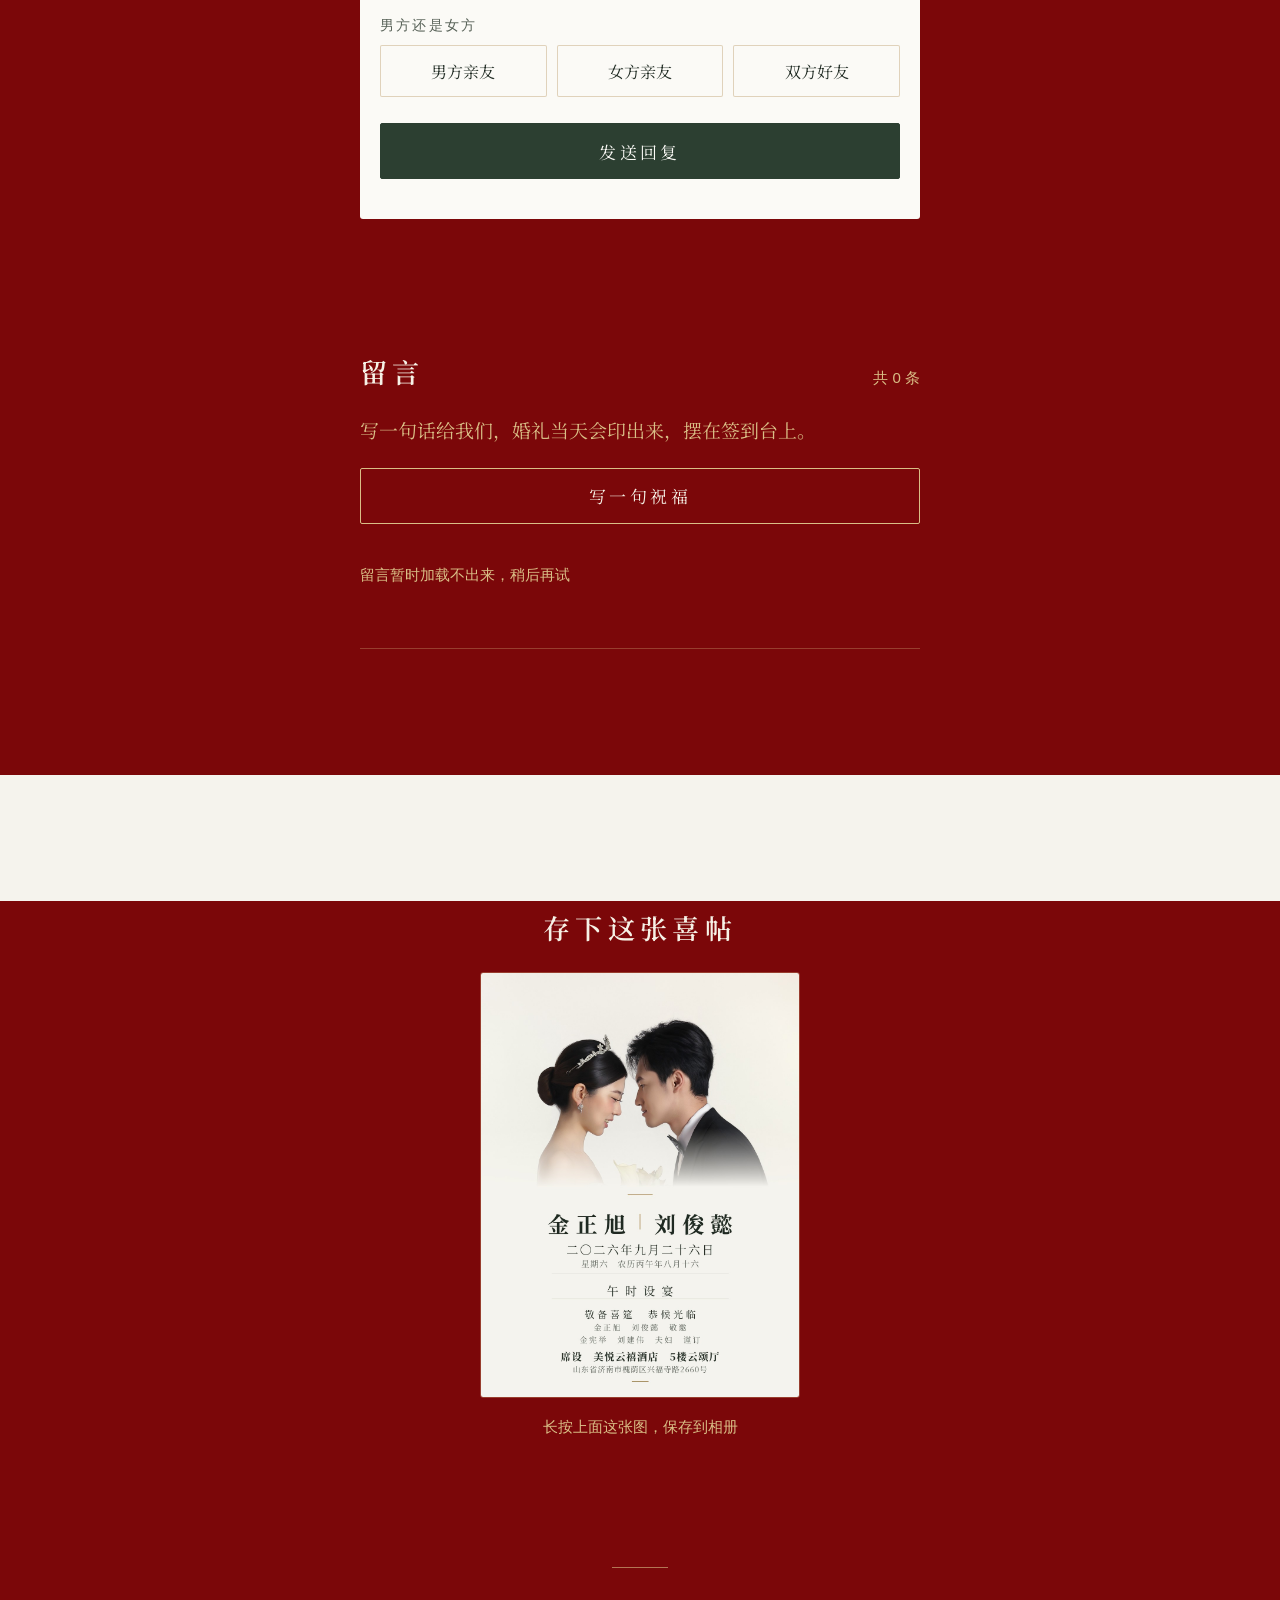
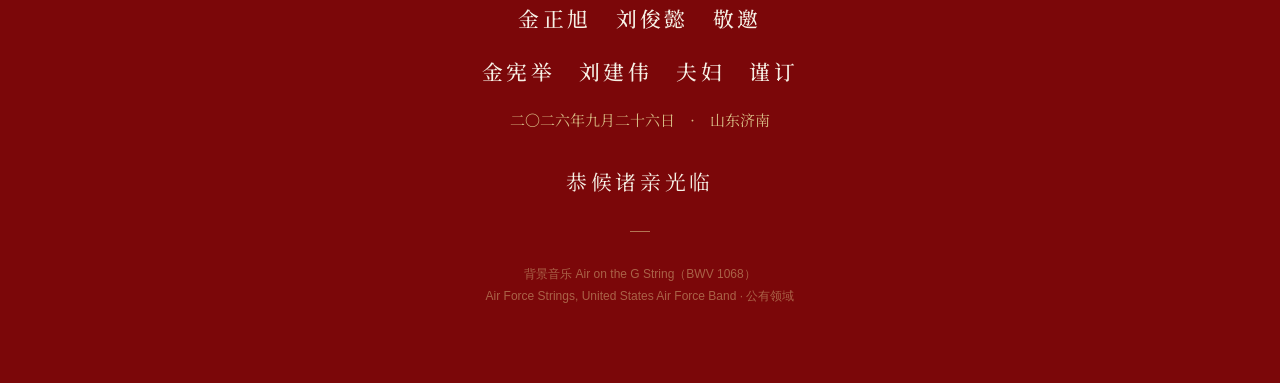
==== commit 89eb79f0: "照片配文改成人话；字体缺字的真因是缓存了一年的旧子集 一、照片下面那三行  「一袭白纱　长裙曳地」「花开正好」「拱门下　长纱铺地」—— 照片里已经有的东西，用文字再说一遍，等于没说。换成三句话：   " ====
--- a/site/index.html
+++ b/site/index.html
@@ -25,7 +25,7 @@
 <meta property="og:image" content="https://wedding.ccswitch.online/assets/img/og-1200x630.jpg">
 
 <link rel="icon" href="assets/img/share-400.jpg">
-<link rel="preload" href="assets/fonts/serif-sc.woff2" as="font" type="font/woff2" crossorigin>
+<link rel="preload" href="assets/fonts/serif-sc.242692bc.woff2" as="font" type="font/woff2" crossorigin>
 <!-- preload 必须带上 imagesrcset/imagesizes，否则浏览器按 srcset 另选一档，
      预载的那张白下（375px 屏在 DPR1 下选的是 480w，不是 750w）。 -->
 <link rel="preload" as="image" fetchpriority="high"
@@ -140,7 +140,7 @@
                alt="灰墙前的全身合影，新娘白缎大拖尾婚纱" loading="lazy" decoding="async">
         </picture>
       </div>
-      <figcaption class="cap">一袭白纱　长裙曳地</figcaption>
+      <figcaption class="cap">兜兜转转，最后还是你</figcaption>
     </figure>
 
     <figure class="shot">
@@ -154,7 +154,7 @@
                alt="半身特写，前景是垂坠的绿蕨与白玫瑰捧花" loading="lazy" decoding="async">
         </picture>
       </div>
-      <figcaption class="cap">花开正好</figcaption>
+      <figcaption class="cap">花开得正好，我们也是</figcaption>
     </figure>
 
     <figure class="shot">
@@ -168,7 +168,7 @@
                style="object-position:50% 26%" loading="lazy" decoding="async">
         </picture>
       </div>
-      <figcaption class="cap">拱门下　长纱铺地</figcaption>
+      <figcaption class="cap">往后的路很长，一起慢慢走</figcaption>
     </figure>
   </div>
 
--- a/site/assets/fonts/fonts.css
+++ b/site/assets/fonts/fonts.css
@@ -1,3 +1,3 @@
 /* 构建产物 —— 由 tools/build-fonts.py 生成，请勿手改 */
-@font-face{font-family:'Serif SC';font-style:normal;font-weight:300 600;font-display:swap;src:url(serif-sc.woff2) format('woff2')}
-@font-face{font-family:'Garamond Web';font-style:normal;font-weight:400 500;font-display:swap;src:url(garamond.woff2) format('woff2')}
+@font-face{font-family:'Serif SC';font-style:normal;font-weight:300 600;font-display:swap;src:url(serif-sc.242692bc.woff2) format('woff2')}
+@font-face{font-family:'Garamond Web';font-style:normal;font-weight:400 500;font-display:swap;src:url(garamond.49d94f94.woff2) format('woff2')}
--- a/site/assets/css/style.css
+++ b/site/assets/css/style.css
@@ -177,8 +177,14 @@
 /* 出血：不用 width:100vw 定位（那会把滚动条宽算进去） */
 .bleed { width: 100vw; margin-left: calc(50% - 50vw); }
 
+/* 照片说明。从前这里是「一袭白纱　长裙曳地」那种四字标签 —— 照片里已经有的
+   东西再用文字说一遍，等于没说，所以按标签来排：黑体、小一号、宽字距。
+
+   现在这三行是话，不是标签（「兜兜转转，最后还是你」），那就该跟着正文走：
+   宋体、note 号、字距只留一点点。一屏里凡是「在说话」的字都是宋体，
+   黑体只留给真正的标签（日期下面那行小注、表单的字段名、留言的落款）。 */
 .cap {
-  font-family: var(--f-sans); font-size: var(--fs-label); letter-spacing: .16em;
+  font-size: var(--fs-note); letter-spacing: .06em;
   color: var(--ink-2); margin-top: 14px; line-height: 1.9;
 }
 
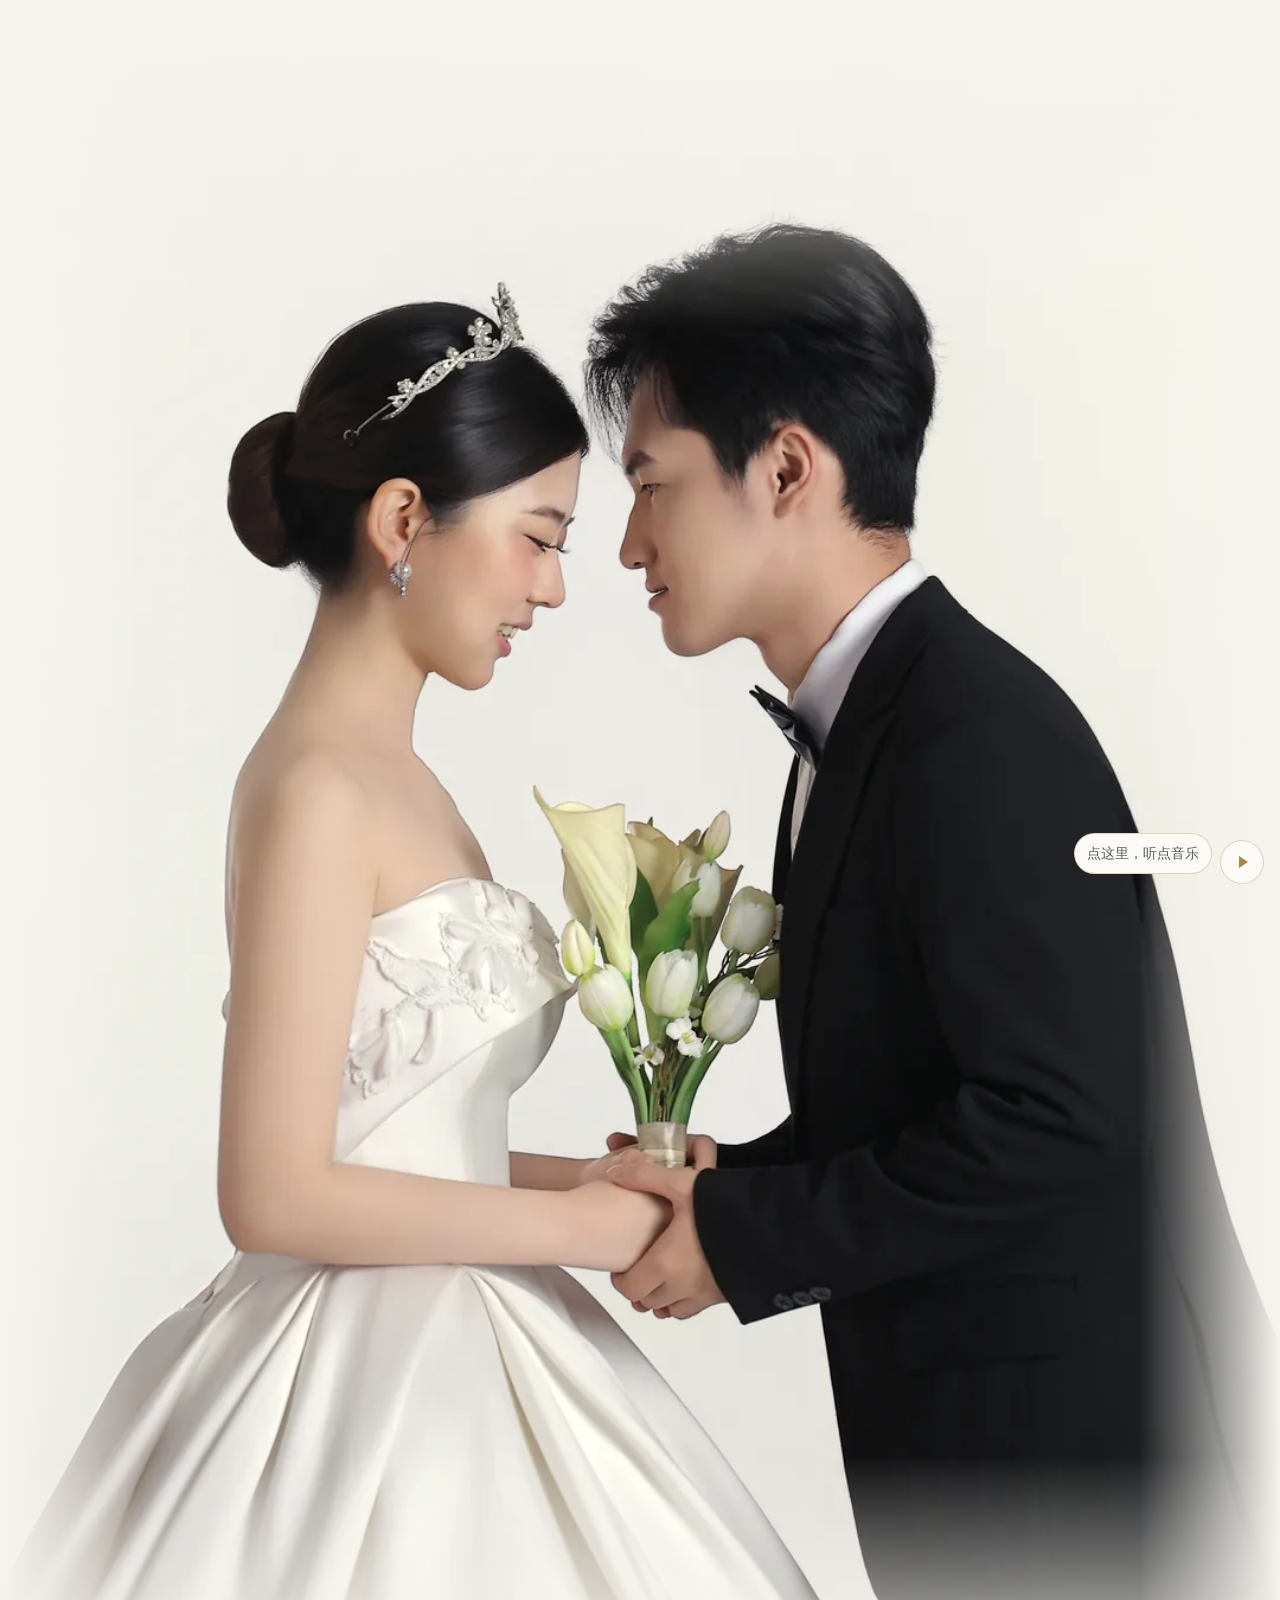
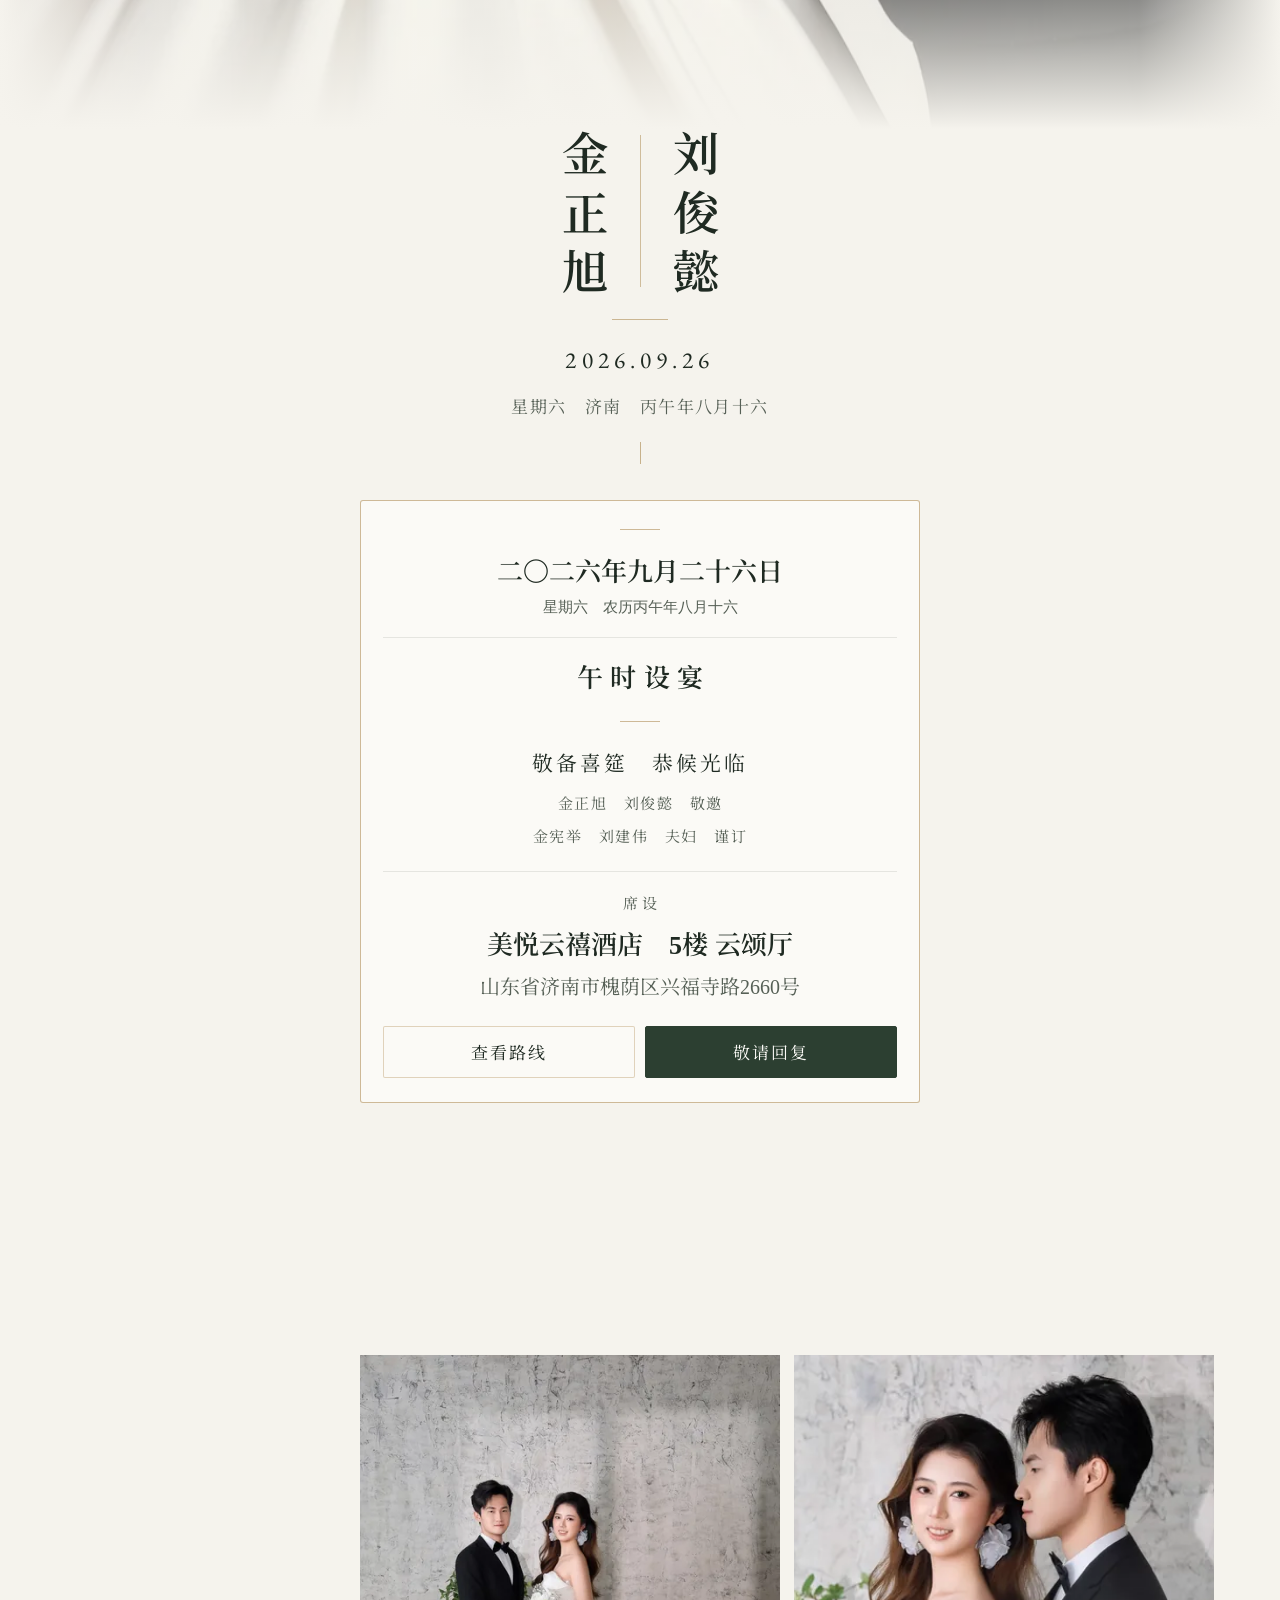
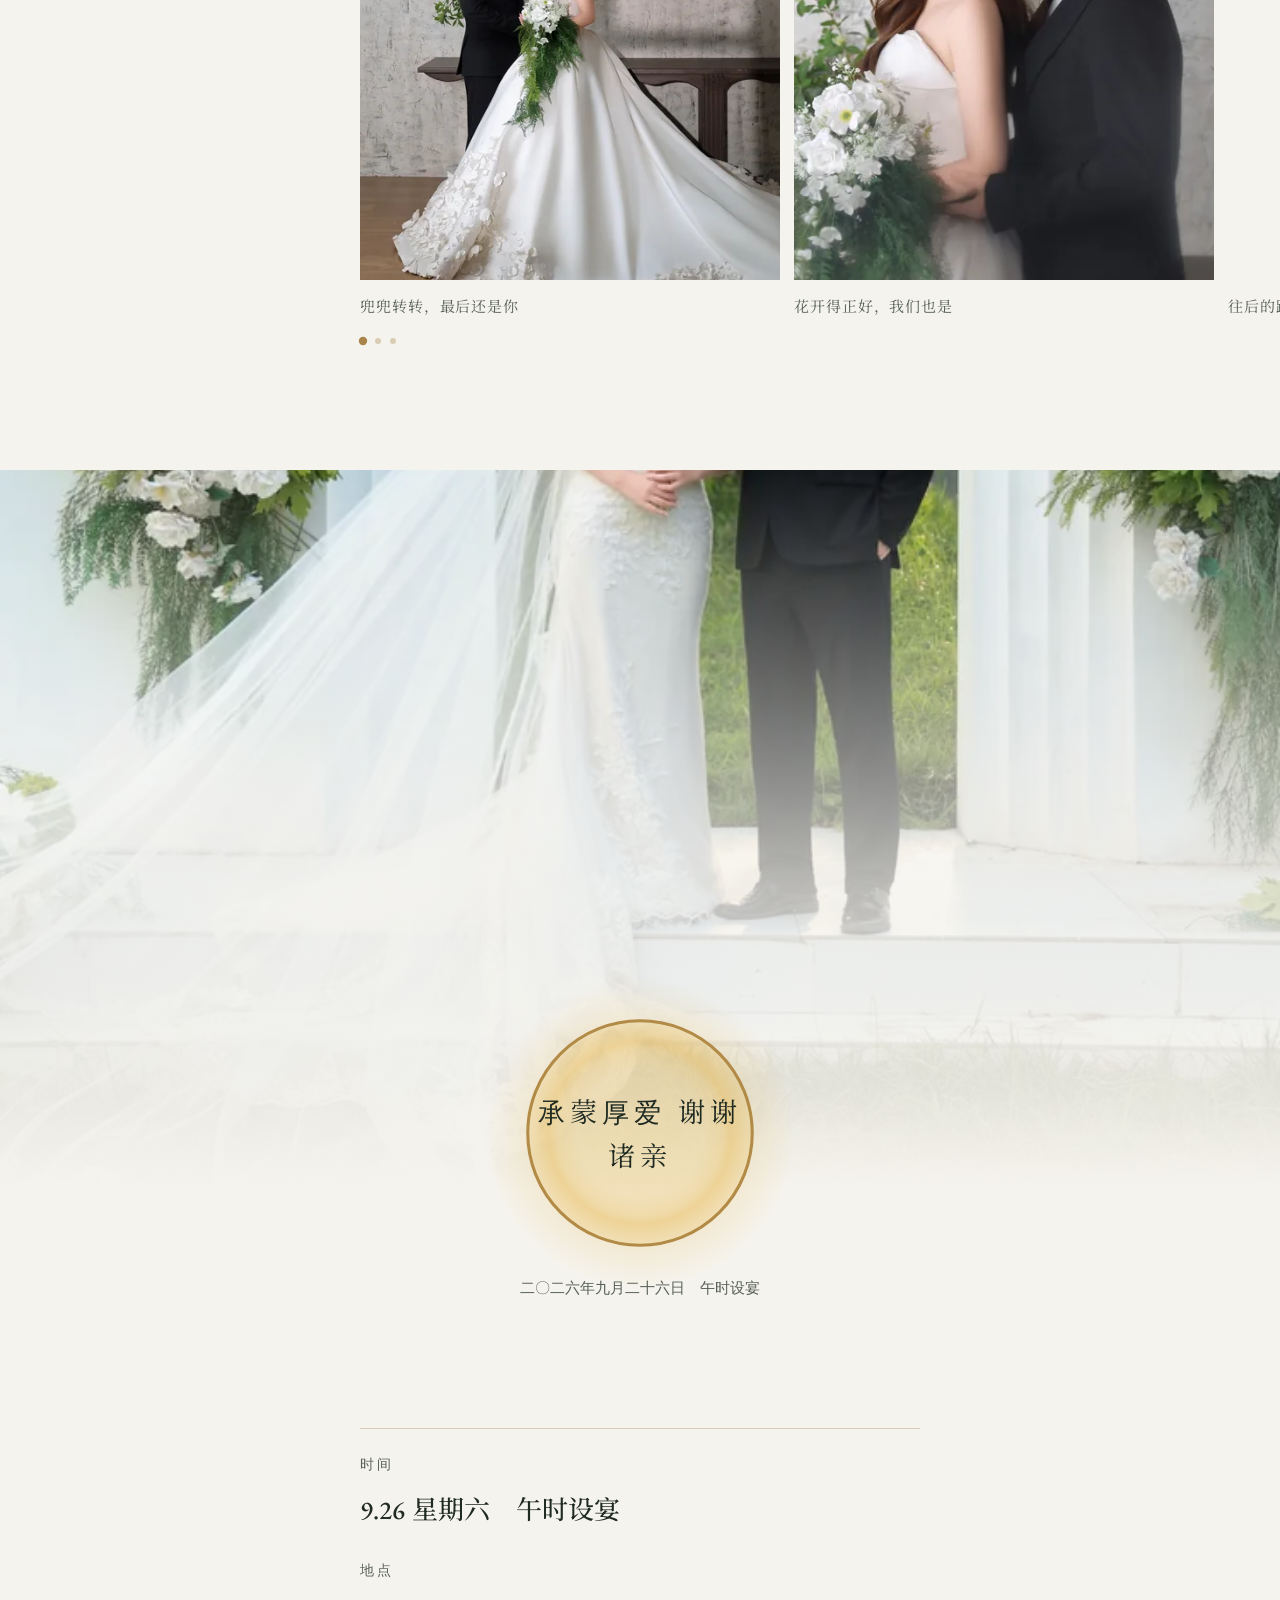
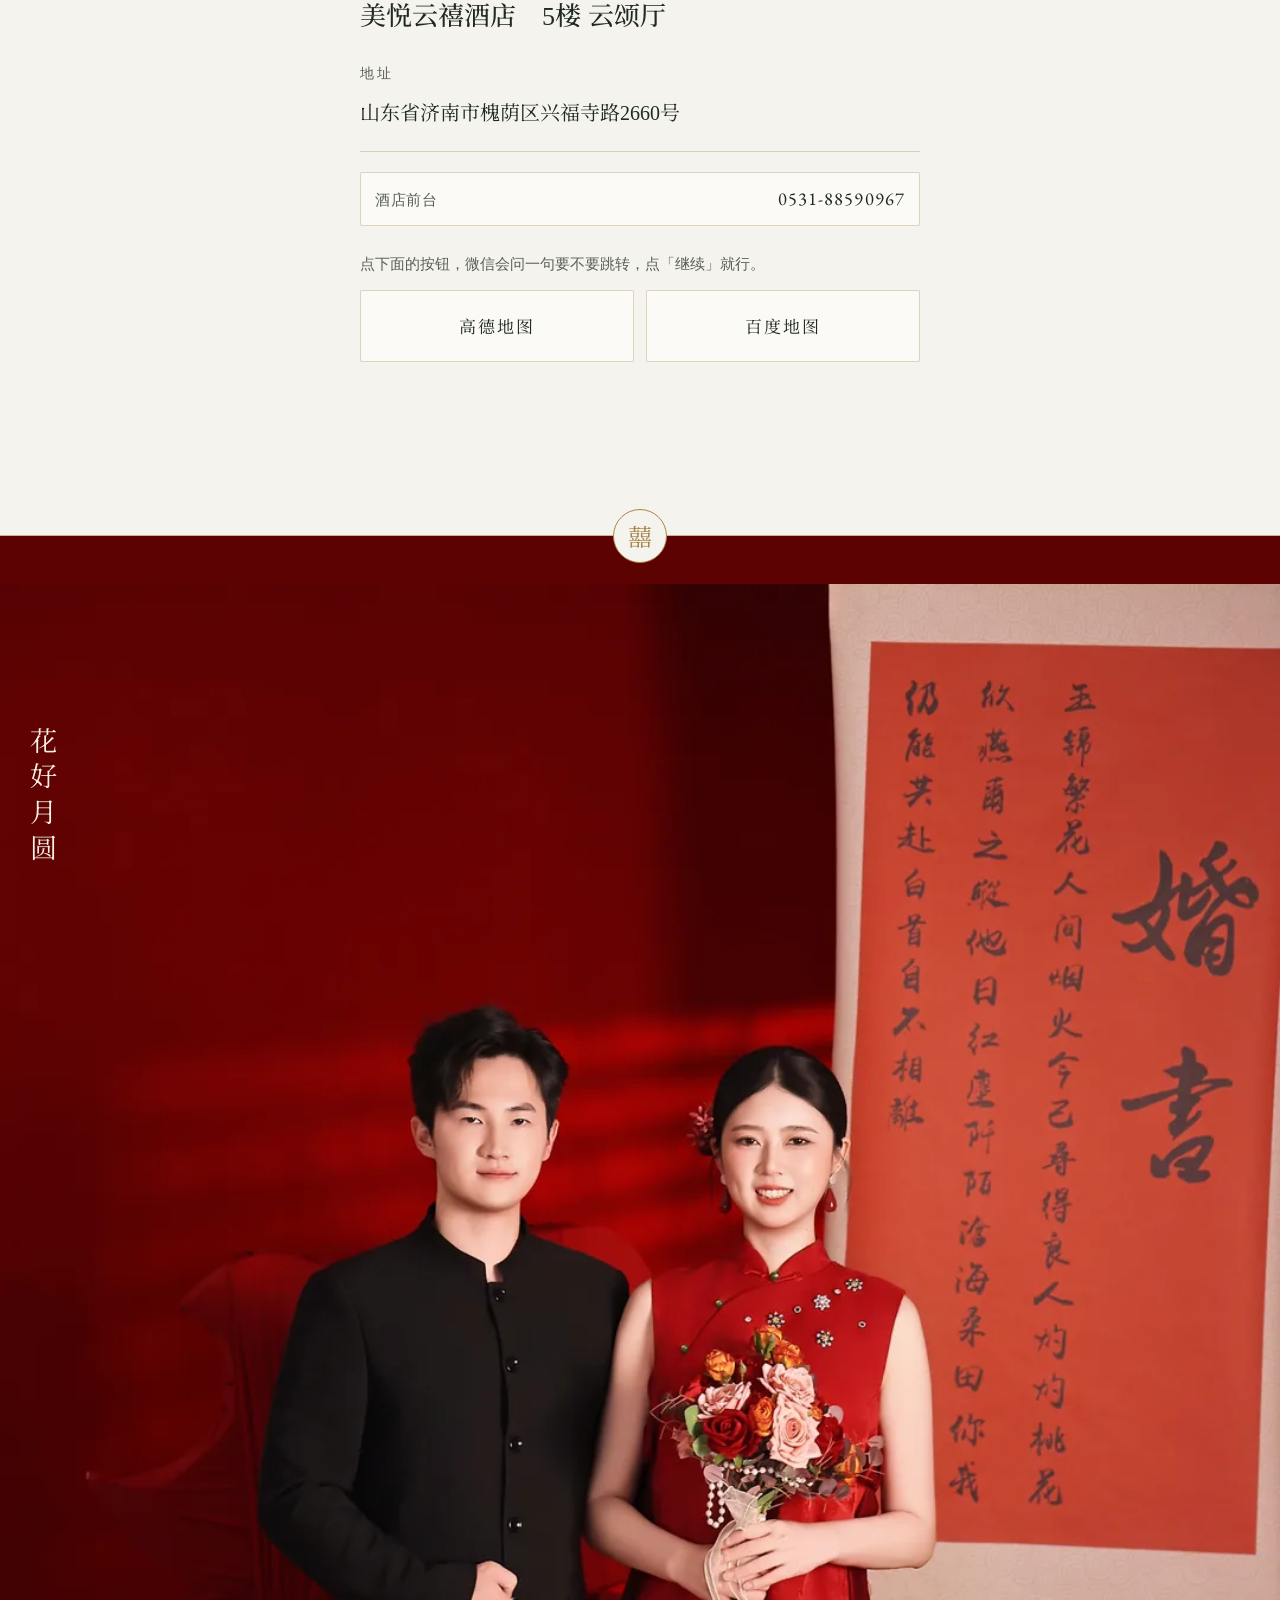
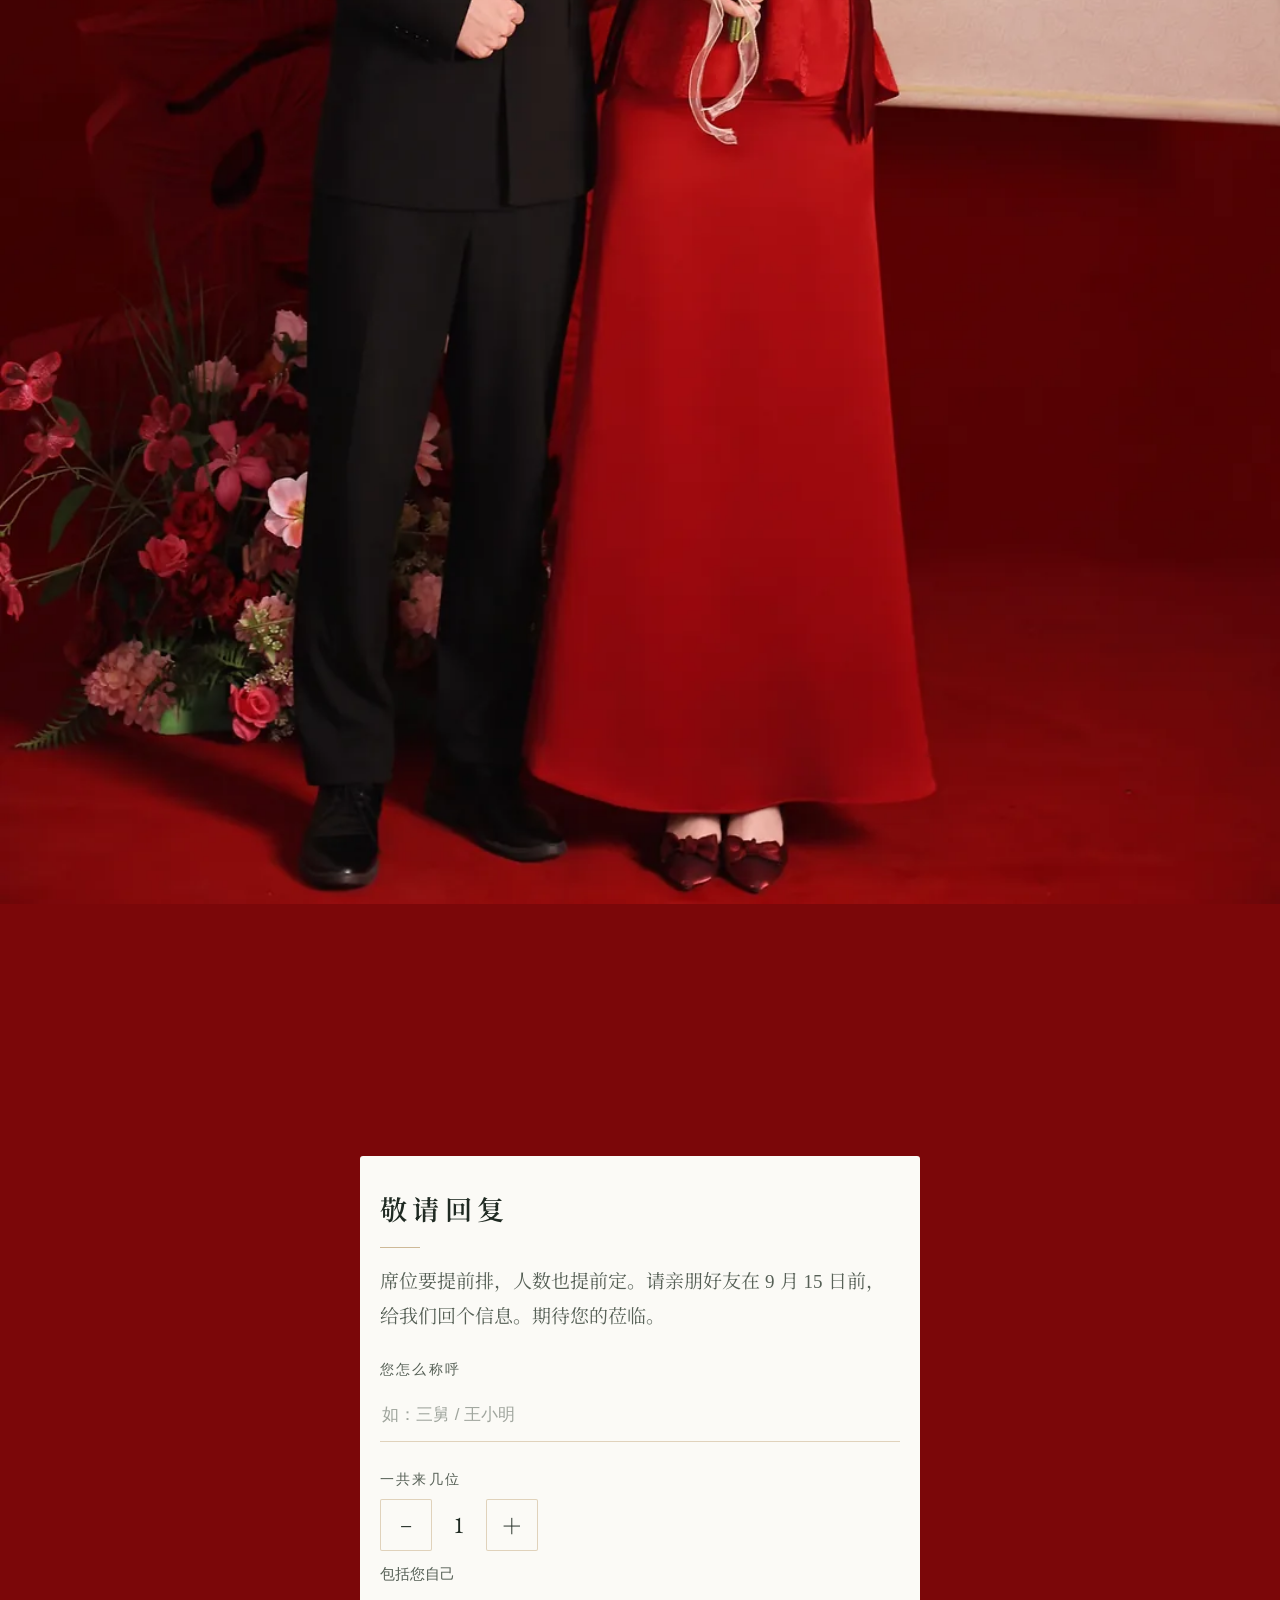
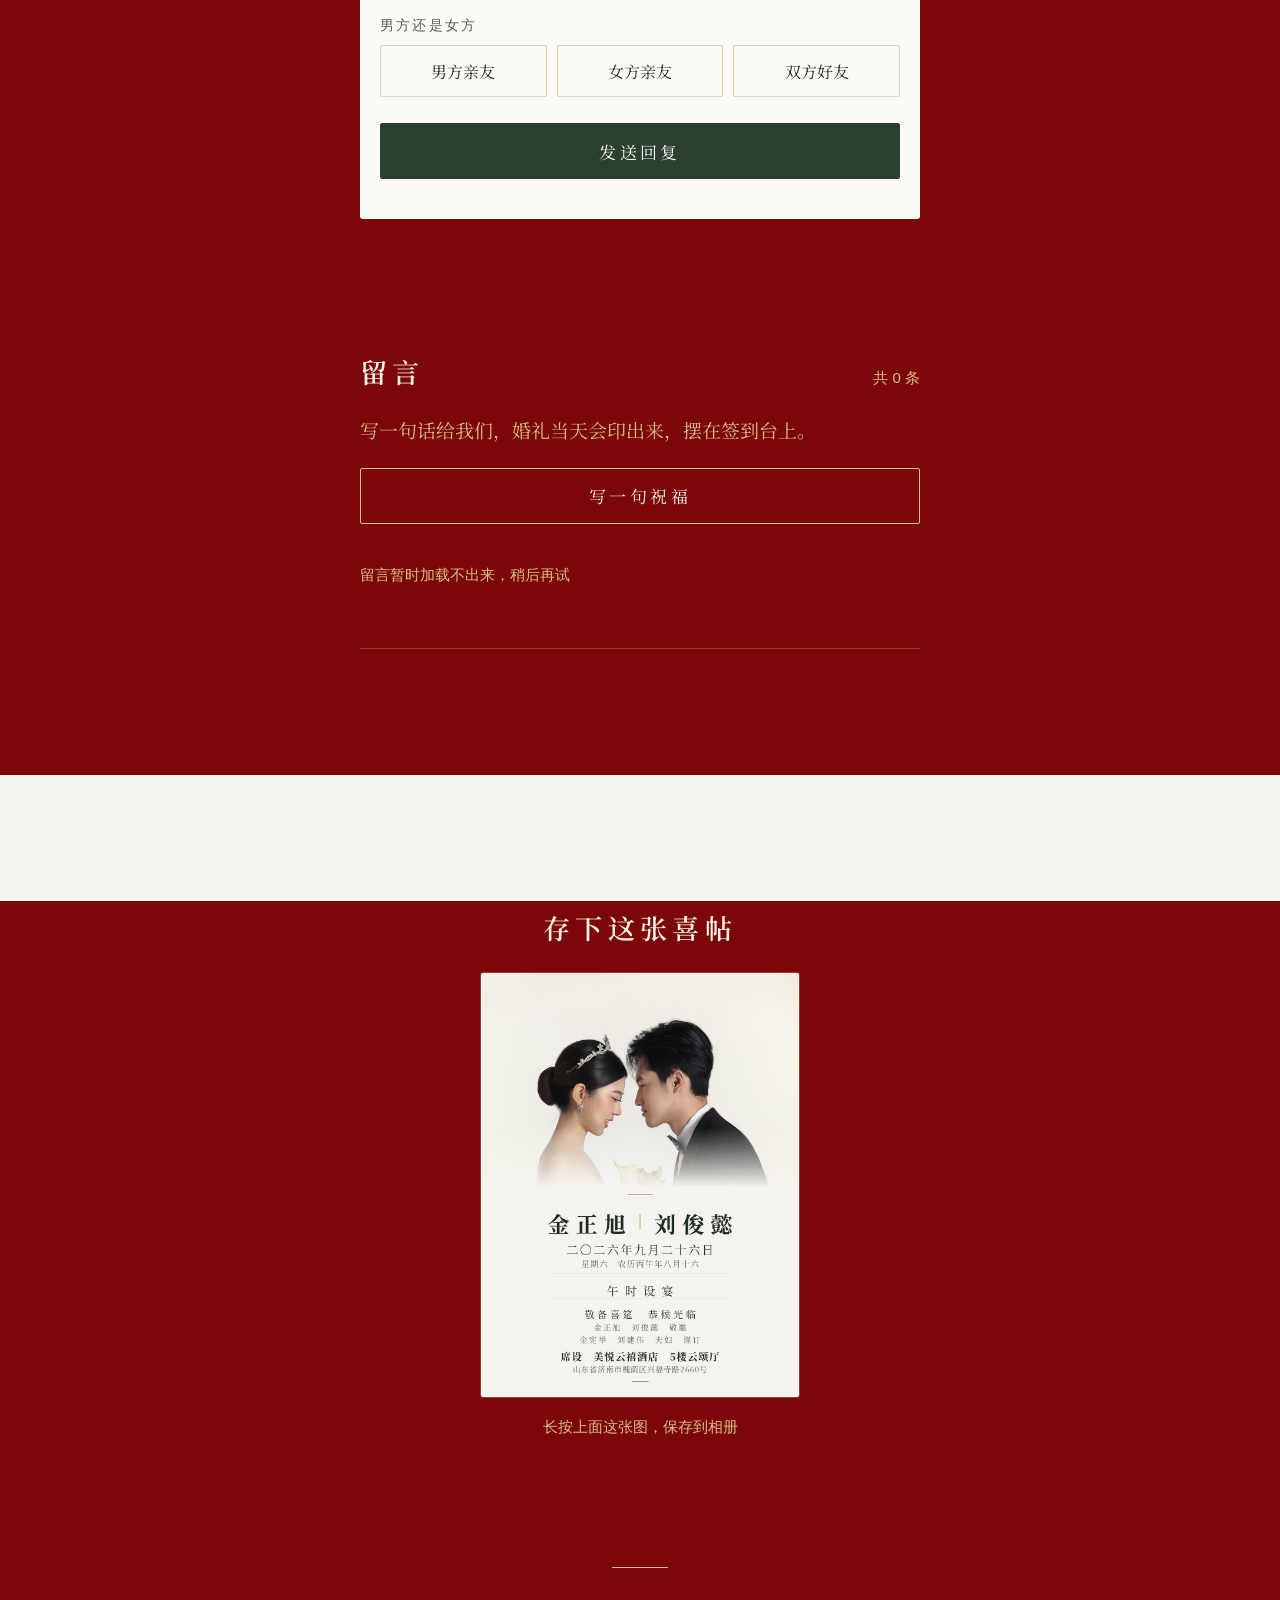
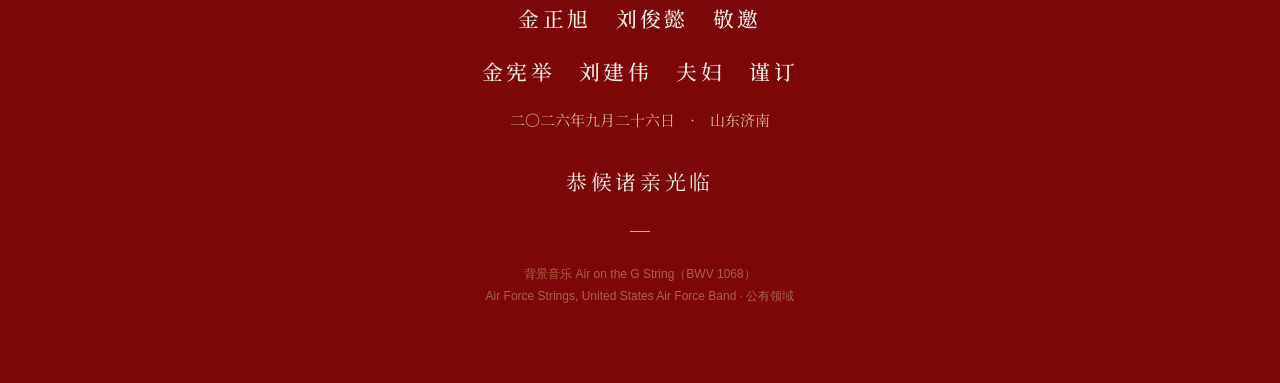
==== commit 4c9a9d59: "月亮改成真的会圆：影退而不是环绕，另给封面、囍、落款补上入场 月相那一屏的问题不在动效多少，在动的是什么。从前那圈画的是 stroke-dashoffset：金环从空绕到满 —— 那是进度条的语汇（加" ====
--- a/site/index.html
+++ b/site/index.html
@@ -181,14 +181,18 @@
 
 
 <!-- ======================================================= 屏 6 · 月相倒计时
-     金环从空到满绕一周，随后月面亮起 —— 划到这一屏就当场演一遍。
-     从前这一圈画的是「一年走到今天」的进度，只有婚礼当天才闭合成满月，
+     月亮从纱上升起来，一点点圆 —— 划到这一屏就当着谁的面圆一次。
+     从前这一圈是「金环绕一周」：那是进度条的动作（加载中、完成度），不是月亮的。
+     月亮不描边 —— 月亮是影子退下去、脸一点点亮出来。所以金线退回去只做一枚
+     不动的月轮，动的是月影：一枚同样大的纸色圆从月面上向左滑出去，
+     蛾眉、凸月、满月，是月相本来的次序。
+     从前这一圈画的还是「一年走到今天」的进度，只有婚礼当天才闭合成满月，
      可那天没人会专门打开请柬来看，等于这个设计谁也看不见。
      现在满月是给每一个划到这里的人看的；剩几天由环心的数字说。
 
-     stroke-dashoffset 的默认值写 0（= 满月）是有意的：脚本挂掉、
-     IntersectionObserver 不支持，静态页上也是一轮完整的满月，
-     不会停在一个残缺的圈上。空环那个起点只写在 CSS 的 html.js 下。 -->
+     月影默认停在圆外（= 满月）是有意的：脚本挂掉、IntersectionObserver
+     不支持，静态页上也是一轮完整的满月，不会停在一枚残月上。
+     新月那个起点只写在 CSS 的 html.js.motion 下。 -->
 <section id="moon">
   <div class="moon-band">
     <!-- P4 第二次出现，同一文件同一档，浏览器缓存命中，零额外字节。
@@ -207,10 +211,17 @@
          头号来源，而这一层只动 opacity 和 transform，两样都在合成器上跑。 -->
     <div class="moon-glow" aria-hidden="true"></div>
     <svg viewBox="0 0 100 100" aria-hidden="true" focusable="false">
-      <circle class="disc" cx="50" cy="50" r="46"/>
-      <circle class="track" cx="50" cy="50" r="46"/>
-      <circle class="prog" id="ringProg" cx="50" cy="50" r="46"
-              stroke-dasharray="289.03" stroke-dashoffset="0"/>
+      <!-- 月影裁在月面里，一步也迈不出月轮 —— 不裁的话它往左滑出去时会压在
+           上面那张头纱照片上，一道纸色的圆边横穿照片，一眼就穿帮。 -->
+      <defs>
+        <clipPath id="moonClip"><circle cx="50" cy="50" r="46"/></clipPath>
+      </defs>
+      <g clip-path="url(#moonClip)">
+        <circle class="disc" cx="50" cy="50" r="46"/>
+        <circle class="shade" id="ringShade" cx="50" cy="50" r="46"/>
+      </g>
+      <!-- 月轮：一条从头到尾都在的金线。金只做线，动的是线里面的光。 -->
+      <circle class="rim" cx="50" cy="50" r="46"/>
     </svg>
     <div class="mid" id="ringMid" aria-hidden="true">
       <span class="num lat tnum" id="cdNum"></span>
@@ -271,7 +282,7 @@
 <!-- ==================================================== 翻页记号
      一条金线，正中坐一枚「囍」，上半在纸白里、下半在礼红里。
      从这里往下，最后一眼都是红。 -->
-<div class="turn" aria-hidden="true">
+<div class="turn reveal reveal--flat" aria-hidden="true">
   <div class="hair ln"></div>
   <div class="xi">囍</div>
 </div>
@@ -290,7 +301,9 @@
            loading="lazy" decoding="async">
     </picture>
   </div>
-  <div class="rite-vert reveal" aria-hidden="true">花好月圆</div>
+  <!-- 拆成四个 span 是为了一个字一个字落下来（见 style.css .rite-vert span）。
+       aria-hidden 的装饰字，拆开不影响读屏；也不影响字体子集（拆的是标签不是字）。 -->
+  <div class="rite-vert reveal reveal--flat" aria-hidden="true"><span>花</span><span>好</span><span>月</span><span>圆</span></div>
   <!-- 原来这里有个标题「中式 · 婚书」，删了：这一屏跟封面、帖芯、月相一样
        不设标题，照片自己说得清，多一行标题反而像在给照片加注解。
        ▼ 待填：中式敬茶环节的时段。知道了就把下面这块放出来 ——
@@ -396,17 +409,19 @@
 
 <!-- ==================================================== 屏 11 · 落款 -->
 <footer id="foot" class="red">
-  <div class="hair hair--red hair--c" style="width:56px" aria-hidden="true"></div>
+  <!-- 落款这几行从前是全站唯一没有入场的 —— 前面每一屏都是浮上来的，
+       到最后一眼反而是「本来就在那儿」，读下来会突然一顿。 -->
+  <div class="hair hair--red hair--c reveal" style="width:56px" aria-hidden="true"></div>
   <!-- 落款两行连着走，中间不插日期 —— 「谁请的」是一件事，
        日期地点是另一件事，被隔开就不像一份落款了。 -->
-  <p class="sign">金正旭　刘俊懿　敬邀</p>
+  <p class="sign reveal">金正旭　刘俊懿　敬邀</p>
   <!-- ▼ 待填：女方双亲的名字。拿到后写成
        「金宪举　刘建伟　　刘××　×××　夫妇　谨订」，两组之间空两格。
        现在只落男方，是因为这一版按男方发帖办；两家合发就得把女方补齐。 -->
-  <p class="fam"><!--ev:fam-->金宪举　刘建伟　夫妇　谨订<!--/ev--></p>
-  <p class="meta"><!--ev:foot-meta-->二〇二六年九月二十六日　·　山东济南<!--/ev--></p>
-  <p class="last">恭候诸亲光临</p>
-  <div class="hair hair--red hair--c" style="width:20px;margin-top:30px" aria-hidden="true"></div>
+  <p class="fam reveal"><!--ev:fam-->金宪举　刘建伟　夫妇　谨订<!--/ev--></p>
+  <p class="meta reveal"><!--ev:foot-meta-->二〇二六年九月二十六日　·　山东济南<!--/ev--></p>
+  <p class="last reveal">恭候诸亲光临</p>
+  <div class="hair hair--red hair--c reveal" style="width:20px;margin-top:30px" aria-hidden="true"></div>
   <p class="credit">背景音乐 Air on the G String（BWV 1068）<br>
      Air Force Strings, United States Air Force Band · 公有领域</p>
 </footer>
--- a/site/assets/css/style.css
+++ b/site/assets/css/style.css
@@ -33,6 +33,7 @@
   /* 满月专用的黄：比 --gold 更黄、更亮、更饱和。金线是线，月是光，
      两者本来就不该是同一个色。只用在第 6 屏的月面和光晕，别处不许用。 */
   --moon:       229,171,45;
+  --moon-dark:  #EEECE4;   /* 月亮的暗面：比纸白暗 3%，只够看出那里有一枚月亮 */
   --line:       rgba(31,42,34,.10);
 
   /* ---- 礼红半页。--red 取自 P5 底边实测色，让 contain 的接缝看不见 ---- */
@@ -81,7 +82,7 @@
   --d-fast: 180ms;
   --d-base: 280ms;
   --d-slow: 520ms;
-  --d-ring: 1600ms;   /* 月环现在要绕满整整一周，比从前多走一段，慢一档才不赶 */
+  --d-ring: 1600ms;   /* 月亮从新月圆到满月走一整轮，比一次淡入长得多，慢一档才不赶 */
   --reveal-y: 12px;
 }
 
@@ -91,7 +92,7 @@
   :root {
     --paper:#F5F3ED; --mat:#FBFAF6; --ink:#1F2A22; --ink-2:#566056;
     --moss:#2C3F31; --gold:#A9854A; --gold-soft:rgba(169,133,74,.34);
-    --moon:229,171,45; --line:rgba(31,42,34,.10);
+    --moon:229,171,45; --moon-dark:#EEECE4; --line:rgba(31,42,34,.10);
     --red:#7B0709; --red-top:#5C0203; --red-ink:#F6F1E6; --red-gold:#D9BE86;
     --red-line:rgba(217,190,134,.30); --cinnabar:#9E2B25;
   }
@@ -145,9 +146,14 @@
 .screen { min-height: 100vh; }
 @supports (height: 100svh) { .screen { min-height: 100svh; } }
 
-/* 金线唯一写法。禁止 height:.5px —— 低端安卓亚像素渲染下会直接消失 */
-.hair { height: 1px; background: var(--gold); opacity: .55; border: 0; margin: 0; }
-@media (-webkit-min-device-pixel-ratio: 2) { .hair { transform: scaleY(.5); } }
+/* 金线唯一写法。禁止 height:.5px —— 低端安卓亚像素渲染下会直接消失。
+   压扁用的 scaleY 走变量：金线还要被「画」出来（见 @keyframes draw-x），
+   那支动画得把这一档压扁一起带上，写死在媒体查询里就带不动了。 */
+.hair {
+  height: 1px; background: var(--gold); opacity: .55; border: 0; margin: 0;
+  --hair-y: 1; transform: scaleY(var(--hair-y));
+}
+@media (-webkit-min-device-pixel-ratio: 2) { .hair { --hair-y: .5; } }
 .hair--red { background: var(--red-gold); opacity: .6; }
 .hair--c { width: 40px; margin-inline: auto; }
 
@@ -163,6 +169,26 @@
   transition-delay: var(--d, 0ms);
 }
 html.js .reveal.in { opacity: 1; transform: none; }
+/* .reveal 的「已经在位」变体：只借 IntersectionObserver 报的那一下时机，
+   不要它的淡入位移。譬如纸红交界那条横幅 —— 整条自己淡入的话，
+   那道红边会跟着飘一下；该动的是幅上那枚囍，不是幅本身。 */
+html.js .reveal--flat { opacity: 1; transform: none; }
+
+/* 全站共用的四支动作。都只动 opacity 和 transform —— 别的属性一律不动画。
+
+   一条通用写法：隐藏状态【只】写在 keyframes 的 from 里，配 fill:both 和延迟，
+   绝不写成静态的 opacity:0。html.lite 和 prefers-reduced-motion 下动画整个被禁，
+   那时这些元素是直接就在那儿的；写成静态隐藏的话，动画一禁它们就永远看不见。 */
+@keyframes rise-in { from { opacity: 0; transform: translateY(10px); } to { opacity: 1; transform: none; } }
+@keyframes fade-in { from { opacity: 0; } to { opacity: 1; } }
+/* 金线是被【画】出来的：从中间往两头拉开。scaleY(var(--hair-y)) 必须带上，
+   2 倍屏上 .hair 本来就压着 scaleY(.5)，keyframes 里漏了它，线会在动画结束后
+   胖回 1px（fill:both 会把终态钉住）。 */
+@keyframes draw-x {
+  from { transform: scaleY(var(--hair-y)) scaleX(0); }
+  to   { transform: scaleY(var(--hair-y)) scaleX(1); }
+}
+@keyframes draw-y { from { transform: scaleY(0); } to { transform: scaleY(1); } }
 
 /* --------------------------------------------------------------- 图片 */
 .ph { position: relative; overflow: hidden; background: var(--paper); }
@@ -244,8 +270,43 @@
   width: 1px; height: 22px; background: var(--gold);
   margin: 20px auto 0; opacity: .6;
 }
-html.js.motion .cover-foot .tick { animation: breathe 2.4s ease-in-out infinite; }
 @keyframes breathe { 0%,100% { opacity: .3 } 50% { opacity: .9 } }
+
+/* --------------------------------------------------------------- 封面入场
+   整页的第一眼在这里，也是全站唯一值得排一段【次序】的地方：
+   名字一列一列站住（男左女右，左先），中间那条金线自上而下画下来，
+   下面那道短金线从中间拉开，最后是日期。全程 1.3 秒，比页面里任何一处都慢
+   —— 封面是掀开帖子的那一下，快了就没有「掀」的感觉。
+
+   发令枪是 #cover.in，JS 在封面照片解码完成时挂上（最迟 900ms 兜底）。
+   照片还是一团模糊的占位图、名字却已经演完了，那顺序是反的。
+
+   在那之前动画一律 paused —— 停在第一帧，也就是藏着。为什么不另写一份
+   opacity:0 的静态起点：那等于把起点抄两遍，抄出来的那份迟早跟 keyframes
+   走岔。paused 让起点只有一个出处。
+   （代价是 .in 必须来。所以 app.js 里那句 setTimeout 紧贴着 .motion 写，
+   中间不许插任何可能抛错的代码。） */
+html.js.motion .cover-names .col { animation: rise-in 620ms var(--e-out) 60ms both paused; }
+html.js.motion .cover-names .col:last-child { animation-delay: 200ms; }
+/* 竖线是「写」下来的，所以从上往下长 —— 从中间往两头长是横线的写法。 */
+html.js.motion .cover-names .rod {
+  transform-origin: top; animation: draw-y 520ms var(--e-out) 360ms both paused;
+}
+html.js.motion .cover-foot .hair { animation: draw-x 640ms var(--e-out) 620ms both paused; }
+html.js.motion .cover-foot .date { animation: rise-in 620ms var(--e-out) 760ms both paused; }
+html.js.motion .cover-foot .sub  { animation: rise-in 620ms var(--e-out) 860ms both paused; }
+/* 这一竖既要淡入、又要接着呼吸。两支都动 opacity，靠延迟错开：
+   呼吸从 1.5s 起，那会儿淡入早停了（同时活着的话，列表里靠后的那支说了算）。 */
+html.js.motion .cover-foot .tick {
+  animation: rise-in 520ms var(--e-out) 960ms both paused,
+             breathe 2.4s ease-in-out 1500ms infinite paused;
+}
+html.js.motion #cover.in .cover-names .col,
+html.js.motion #cover.in .cover-names .rod,
+html.js.motion #cover.in .cover-foot .hair,
+html.js.motion #cover.in .cover-foot .date,
+html.js.motion #cover.in .cover-foot .sub,
+html.js.motion #cover.in .cover-foot .tick { animation-play-state: running; }
 
 /* ==================================================== 屏 2 帖芯（心脏） */
 #tie { padding-bottom: var(--sec-gap); }
@@ -258,6 +319,10 @@
   box-shadow: var(--sh-card);
   padding: 28px 22px 24px; text-align: center;
 }
+/* 卡里那两道短金线，等卡自己落位之后再从中间拉开 —— 一张请柬上，
+   线是最后画上去的那一笔。150ms 是让位给 .reveal 自己那 280ms 的淡入起头。 */
+html.js.motion .reveal.in .hair--c { animation: draw-x 640ms var(--e-out) 150ms both; }
+
 .tie-card .k { font-size: var(--fs-key); font-weight: 600; line-height: 1.7; }
 .tie-card .s { font-family: var(--f-sans); font-size: var(--fs-note); color: var(--ink-2); }
 /* 只有「中午开席」四个字撑这一栏，按 .k 的默认字距排会缩成一小坨。
@@ -363,7 +428,9 @@
   position: relative; width: min(56vw, 244px); aspect-ratio: 1;
   margin: -14% auto 0; z-index: 1;
 }
-.moon-ring svg { width: 100%; height: 100%; display: block; transform: rotate(-90deg); }
+/* 不再转 -90° —— 那是给「从 12 点钟方向开始绕圈」的进度环用的。
+   现在动的是月影，转了反而把它的左右方向拧歪。 */
+.moon-ring svg { width: 100%; height: 100%; display: block; }
 /* 光晕：亮在金线外侧，往外化开，中心留给月面自己的那层淡金。
    一层渐变搞定，不用 filter —— 见 index.html 里那段注释。 */
 .moon-glow {
@@ -373,74 +440,92 @@
     rgba(var(--moon),.22) 36%, rgba(var(--moon),.34) 40%,   /* 金线那一圈最亮 */
     rgba(var(--moon),.13) 50%, rgba(var(--moon),0)   68%);  /* 往外化开到没有 */
 }
-/* 默认状态 = 终态：一轮满月，金线闭合、月面已亮。
+/* 默认状态 = 终态：一轮满月 —— 月影早滑出了圆外，光晕已经亮着。
    脚本挂掉 / 不支持 IntersectionObserver 的浏览器看到的就是这个，
-   而不是一个画了一半的残圈。 */
+   而不是一枚黑月亮。 */
 /* 两行 fill 不是手滑：var() 万一解析不了（老到不支持自定义属性的内核），
    SVG 的 fill 会退到默认值【黑色】，月面直接变成一枚黑饼。
    前一行是给那种浏览器的普通值，后一行才是正常路径。 */
 .moon-ring .disc {
   fill: rgba(229,171,45,.16);
   fill: rgba(var(--moon),.16);
-  transition: fill var(--d-slow) var(--e-out);
-}
-.moon-ring .track { fill: none; stroke: var(--gold-soft); stroke-width: 1; }
-.moon-ring .prog {
-  fill: none; stroke: var(--gold); stroke-width: 1.25; stroke-linecap: butt;
-  transition: stroke-dashoffset var(--d-ring) var(--e-out);
-}
-/* 脚本在跑的时候才把月退回起点：空环、暗面。289.03 = 2πr（r=46），
-   跟 HTML 里的 stroke-dasharray 是同一个数，改要两边一起改。
-
-   起点必须【瞬间】就位，所以这里先把过渡关掉 —— 上面那两行给的是终态，
-   html.js 一加就是一次值变化，过渡开着的话月环会当场从满月倒着退成空环，
-   1.6 秒的倒放。等这一屏进视口，JS 挂上 .armed 把过渡装回去，再把
-   stroke-dashoffset 打成 0：金线绕满一周，随后 .full 让月面亮起，两拍。 */
-html.js .moon-ring .prog { stroke-dashoffset: 289.03; transition: none; }
-html.js .moon-ring .disc { fill: transparent; transition: none; }
-html.js .moon-ring .moon-glow { opacity: 0; transition: none; }
-html.js .moon-ring.armed .prog { transition: stroke-dashoffset var(--d-ring) var(--e-out); }
-html.js .moon-ring.armed .disc { transition: fill var(--d-slow) var(--e-out); }
-html.js .moon-ring.armed .moon-glow { transition: opacity var(--d-ring) var(--e-out); }
-html.js .moon-ring.full .disc { fill: rgba(229,171,45,.16); fill: rgba(var(--moon),.16); }
-html.js .moon-ring.full .moon-glow { opacity: 1; }
-
-/* ------------------------------------------------------- 月环跟着手指走
+}
+/* 月影：跟月面一样大的一枚圆。同样大的两个圆相错，切出来的正是蛾眉月
+   那道形状 —— 月相本来的几何，不用凑。92 = 直径：滑出这么远两圆相切，月就满了。
+
+   影色不取纸白，取比纸白暗 3% 的一档。差别只有肉眼刚好够看见的那么多，
+   但缺的那半边因此还是一枚月亮（天文上这叫地照：新月的暗面也看得见轮廓），
+   而不是一圈空环 —— 空环正是这一版要甩掉的东西。 */
+.moon-ring .shade {
+  fill: #EEECE4;
+  fill: var(--moon-dark);
+  transform: translateX(-92px);
+}
+/* 月轮：一条不动的金线。从前这里是两条 —— 一条底环、一条绕圈画的进度环。
+   可绕圈是进度条的语汇（加载中、完成度），月亮不描边：月亮是影子退下去、
+   脸一点点亮出来。所以金线退回它该待的地方（金只做线），
+   「变圆」整件事交给月影。 */
+.moon-ring .rim { fill: none; stroke: var(--gold); stroke-width: 1.25; }
+
+/* 脚本在跑的时候才把月退回起点：新月（影子正盖满月面）、无晕、数字未现。
+
+   起点必须【瞬间】就位，所以这里先把过渡关掉 —— 上面几行给的是终态，
+   类名一加就是一次值变化，过渡开着的话月亮会当场从满月倒着退回新月，
+   1.6 秒的倒放。等这一屏进视口，JS 挂上 .armed 把过渡装回去，
+   再挂 .full 把三样一起放出去。
+
+   门为什么是 .motion 而不是 .js：低端安卓和 prefers-reduced-motion 走 html.lite，
+   那边 transition/animation 全禁。起点若写在 .js 下，lite 机器会卡在新月 ——
+   一枚永远不亮的黑月亮。.motion 只加在决定要动的机器上，两边都不用 JS 兜底。 */
+html.js.motion .moon-ring .shade { transform: none; transition: none; }
+html.js.motion .moon-ring .moon-glow { opacity: 0; transition: none; }
+html.js.motion .moon-ring .mid { opacity: 0; transition: none; }
+html.js.motion .moon-ring.armed .shade { transition: transform var(--d-ring) var(--e-out); }
+html.js.motion .moon-ring.armed .moon-glow { transition: opacity var(--d-ring) var(--e-out); }
+html.js.motion .moon-ring.armed .mid { transition: opacity var(--d-slow) var(--e-out) 260ms; }
+html.js.motion .moon-ring.full .shade { transform: translateX(-92px); }
+html.js.motion .moon-ring.full .moon-glow { opacity: 1; }
+html.js.motion .moon-ring.full .mid { opacity: 1; }
+
+/* ------------------------------------------------------- 月亮跟着手指圆
    view() 时间线由合成器驱动，不经过 scroll 事件 —— 这是本站「不用 scroll
    驱动动画」那条铁律唯一的合法出口：X5 惯性滑动期间 scroll 回调节流极粗，
-   而这里根本没有回调。手指往下滑，月亮从屏幕下沿升上来，一点点合拢，
-   升到屏幕正中时恰好合成满月，光晕随之涨起来 —— 停手就停在半路，
-   往回滑就往回退，全程跟着手指。
+   而这里根本没有回调。手指往下滑，月亮从纱上升上来，影子一点点退下去，
+   升到屏幕正中时恰好满 —— 停手就停在半路（就是半个月亮），往回滑就再缺回去。
+
+   时间线用【具名】的，挂在 .moon-ring 上，三支动画都读它。写成各自的 view()
+   也能跑，但那样每个元素读的是自己的取景，而月影自己正在平移 ——
+   自己的动画改自己的进度，是个回路。挂在一处，三支动画同一把尺子。
 
    进度按 cover 算（元素从下沿进、到上沿出为 0%→100%）：
-     8% → 40%   金线从空绕到满（40% 时月亮还在屏幕下半，满得早一点，
-                然后整轮满月再往上走过屏幕中央）
-     34% → 50%  月面亮起，比金线晚一点，先合拢再亮
-     32% → 56%  光晕涨起来，中途稍微涨过一点再落回，是「亮起来」那一下
-
-   不支持 view() 的浏览器（老 X5、老 Safari）走下面 JS 里那条：
+     10% → 46%  月影退出去，新月走到满月（46% 时月亮还在屏幕下半，
+                满得早一点，然后整轮满月再往上走过屏幕中央）
+     22% → 42%  环心的数字浮出来，跟着月面一起亮，像是写在月亮上的
+     30% → 58%  光晕涨起来，中途稍微涨过一点再落回，是「亮起来」那一下
+
+   不支持的浏览器（老 X5、老 Safari）走下面 JS 里那条：
    进视口后自己走 1.6 秒，终态一模一样。 */
 @supports (animation-timeline: view()) {
+  html.js.motion .moon-ring.scrub { view-timeline-name: --moonview; }
   /* 注意顺序：animation 简写会把 animation-timeline 重置成 auto，
      所以 animation-timeline 必须写在简写后面，写反了整段就不跑。 */
-  html.js .moon-ring.scrub .prog {
-    animation: moon-close linear both;
-    animation-timeline: view();
-    animation-range: cover 8% cover 40%;
+  html.js.motion .moon-ring.scrub .shade {
+    animation: moon-wax linear both;
+    animation-timeline: --moonview;
+    animation-range: cover 10% cover 46%;
   }
-  html.js .moon-ring.scrub .disc {
-    animation: moon-face linear both;
-    animation-timeline: view();
-    animation-range: cover 34% cover 50%;
+  html.js.motion .moon-ring.scrub .mid {
+    animation: fade-in linear both;
+    animation-timeline: --moonview;
+    animation-range: cover 22% cover 42%;
   }
-  html.js .moon-ring.scrub .moon-glow {
+  html.js.motion .moon-ring.scrub .moon-glow {
     animation: moon-halo linear both;
-    animation-timeline: view();
-    animation-range: cover 32% cover 56%;
+    animation-timeline: --moonview;
+    animation-range: cover 30% cover 58%;
   }
 }
-@keyframes moon-close { from { stroke-dashoffset: 289.03; } to { stroke-dashoffset: 0; } }
-@keyframes moon-face  { from { fill: rgba(var(--moon),0); } to { fill: rgba(var(--moon),.16); } }
+@keyframes moon-wax { from { transform: none; } to { transform: translateX(-92px); } }
 @keyframes moon-halo {
   0%   { opacity: 0; transform: scale(.9); }
   70%  { opacity: 1; transform: scale(1.05); }   /* 涨过一点 */
@@ -501,6 +586,19 @@
   border: 1px solid var(--gold); background: var(--paper);
   display: flex; align-items: center; justify-content: center;
   font-size: 1.5rem; color: var(--gold); line-height: 1;
+}
+/* 全站唯一一枚正经的囍，从前是干站着的。金线先从中间往两头拉满，
+   再把这枚章盖下去 —— 用的是回执那枚朱砂印同一条曲线（--e-seal，
+   收尾有一点点过冲），因为这两下本来就是同一个动作：盖章。
+
+   横幅本身不许动（.reveal--flat）：它半边纸白半边礼红，一动那道红边就跟着飘。 */
+html.js.motion .turn.in .ln { animation: draw-x 760ms var(--e-out) both; }
+html.js.motion .turn.in .xi { animation: seal-in 420ms var(--e-seal) 420ms both; }
+/* 这枚章本来就压着 translate(-50%,-50%) 居中，keyframes 里必须原样带上，
+   漏了它章会当场跳到右下角去。 */
+@keyframes seal-in {
+  from { opacity: 0; transform: translate(-50%, -50%) scale(.7); }
+  to   { opacity: 1; transform: translate(-50%, -50%) scale(1); }
 }
 
 /* ============================================================ 礼红半页 */
@@ -527,6 +625,13 @@
   writing-mode: vertical-rl; text-orientation: upright;
   font-size: var(--fs-h2); letter-spacing: .3em; color: var(--red-ink); line-height: 1;
 }
+/* 四个字一个一个落下来，像题上去的。inline-block 不能改成 block ——
+   竖排里 block 的堆叠方向是横的，四个字会排成四列。 */
+.rite-vert span { display: inline-block; }
+html.js.motion .rite-vert.in span { animation: rise-in 620ms var(--e-out) both; }
+html.js.motion .rite-vert.in span:nth-child(2) { animation-delay: 110ms; }
+html.js.motion .rite-vert.in span:nth-child(3) { animation-delay: 220ms; }
+html.js.motion .rite-vert.in span:nth-child(4) { animation-delay: 330ms; }
 /* 此刻整块没人用 —— 标题「中式 · 婚书」和「中式礼服」那句都删了。
    留着是因为敬茶时段还待填，补那一行的人不该还得再写一遍样式。 */
 .rite-foot { text-align: center; margin-top: 26px; }
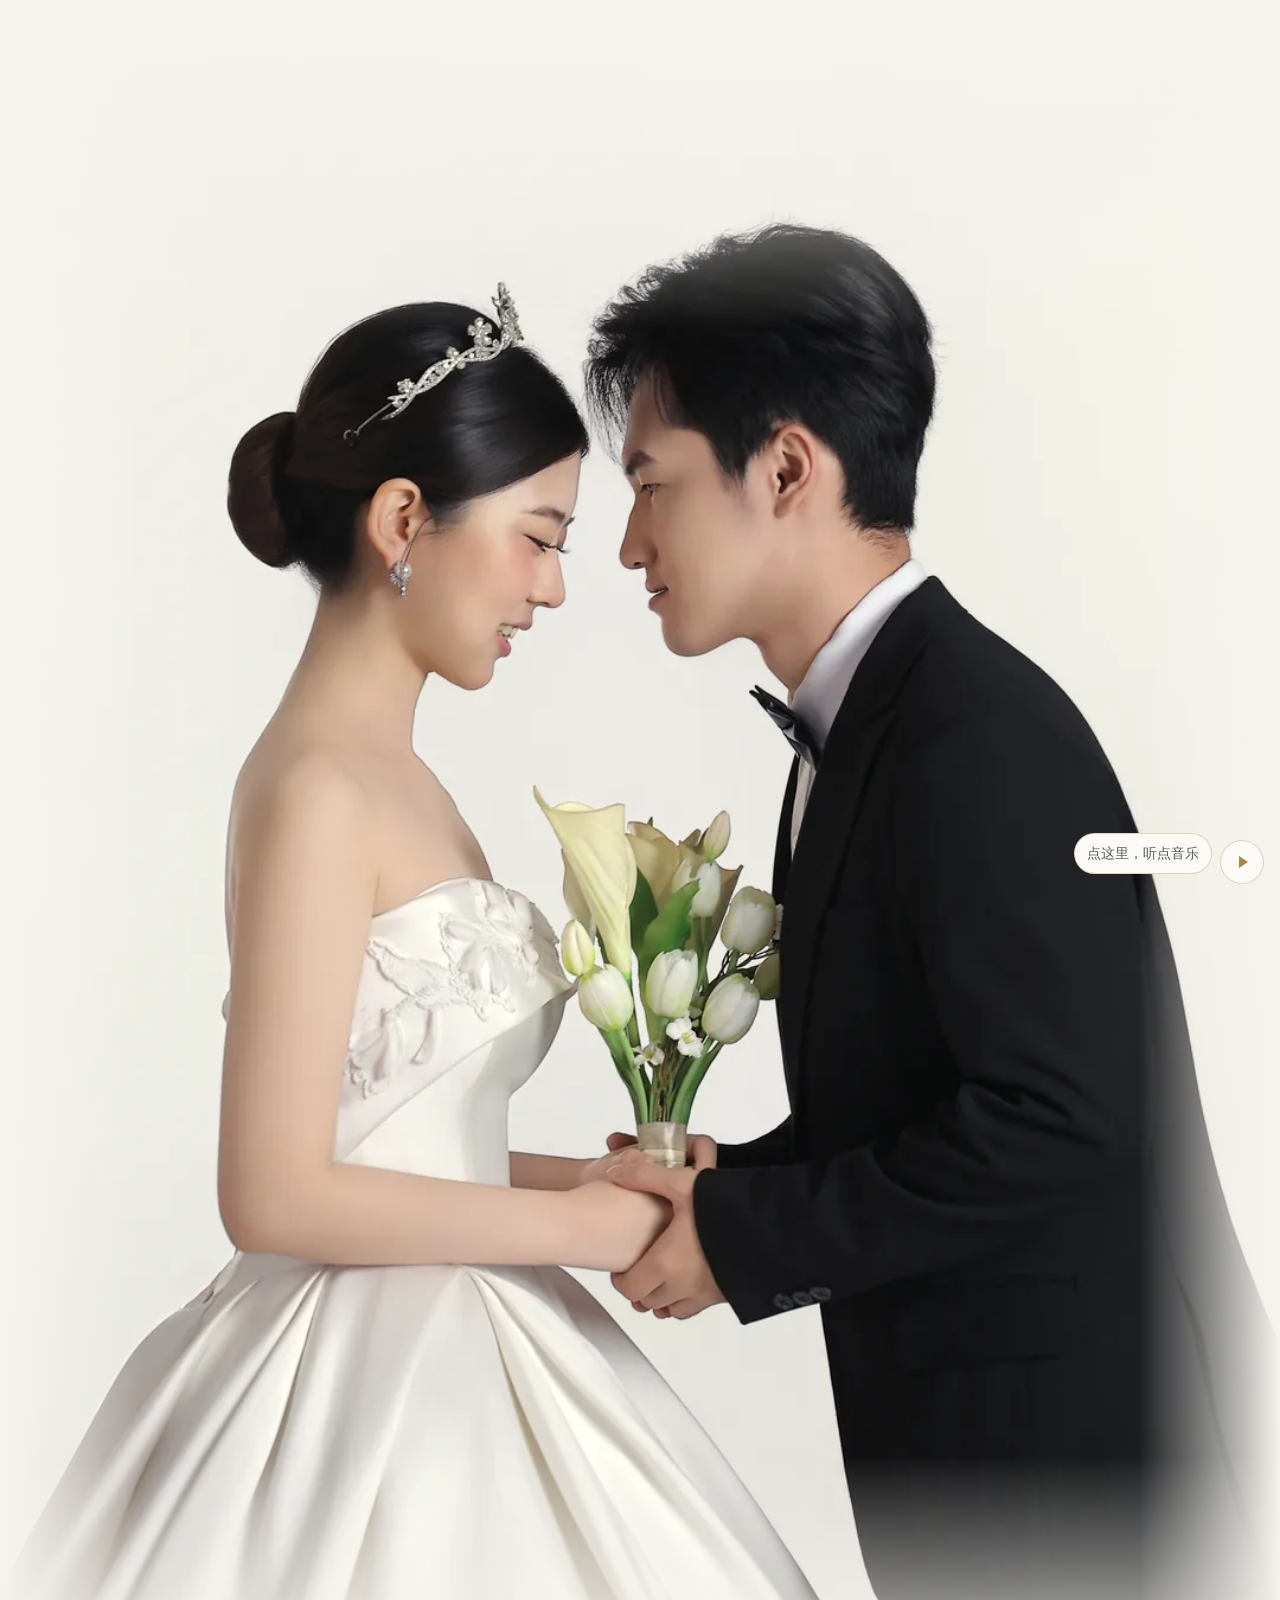
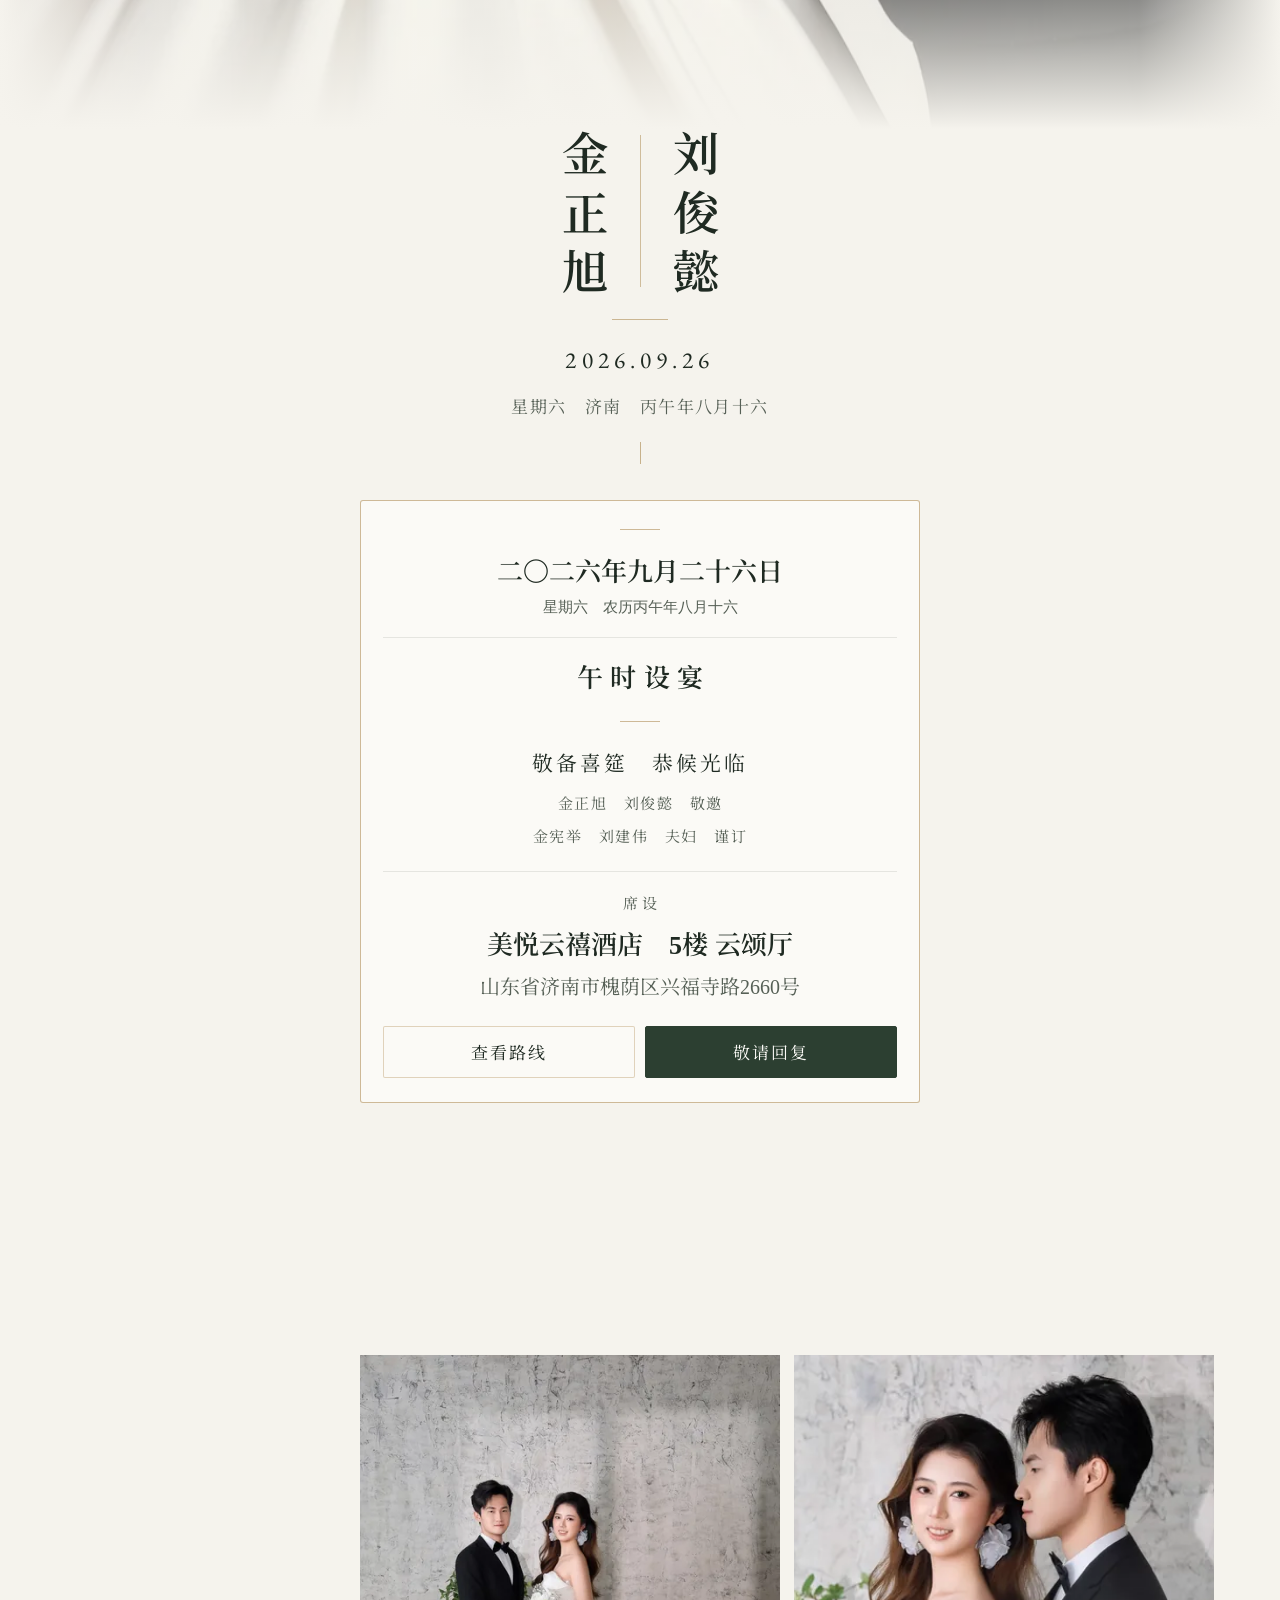
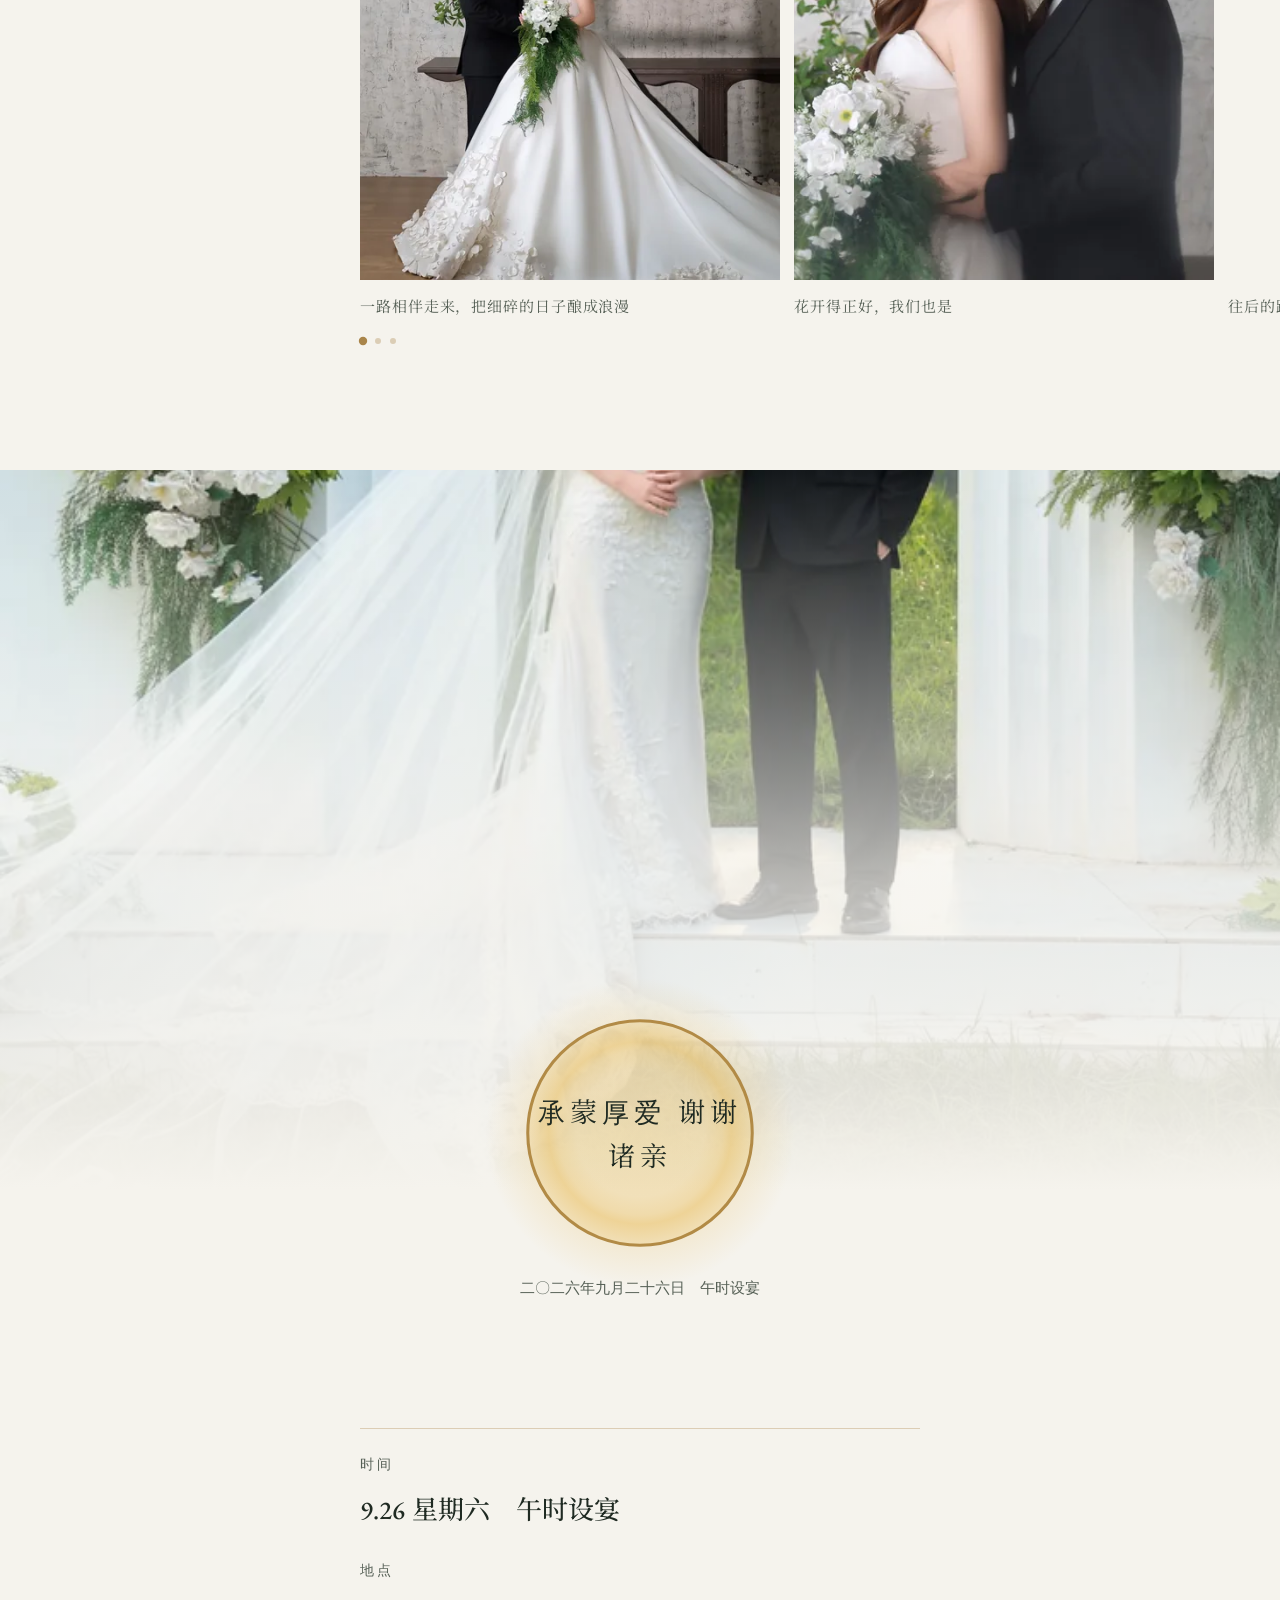
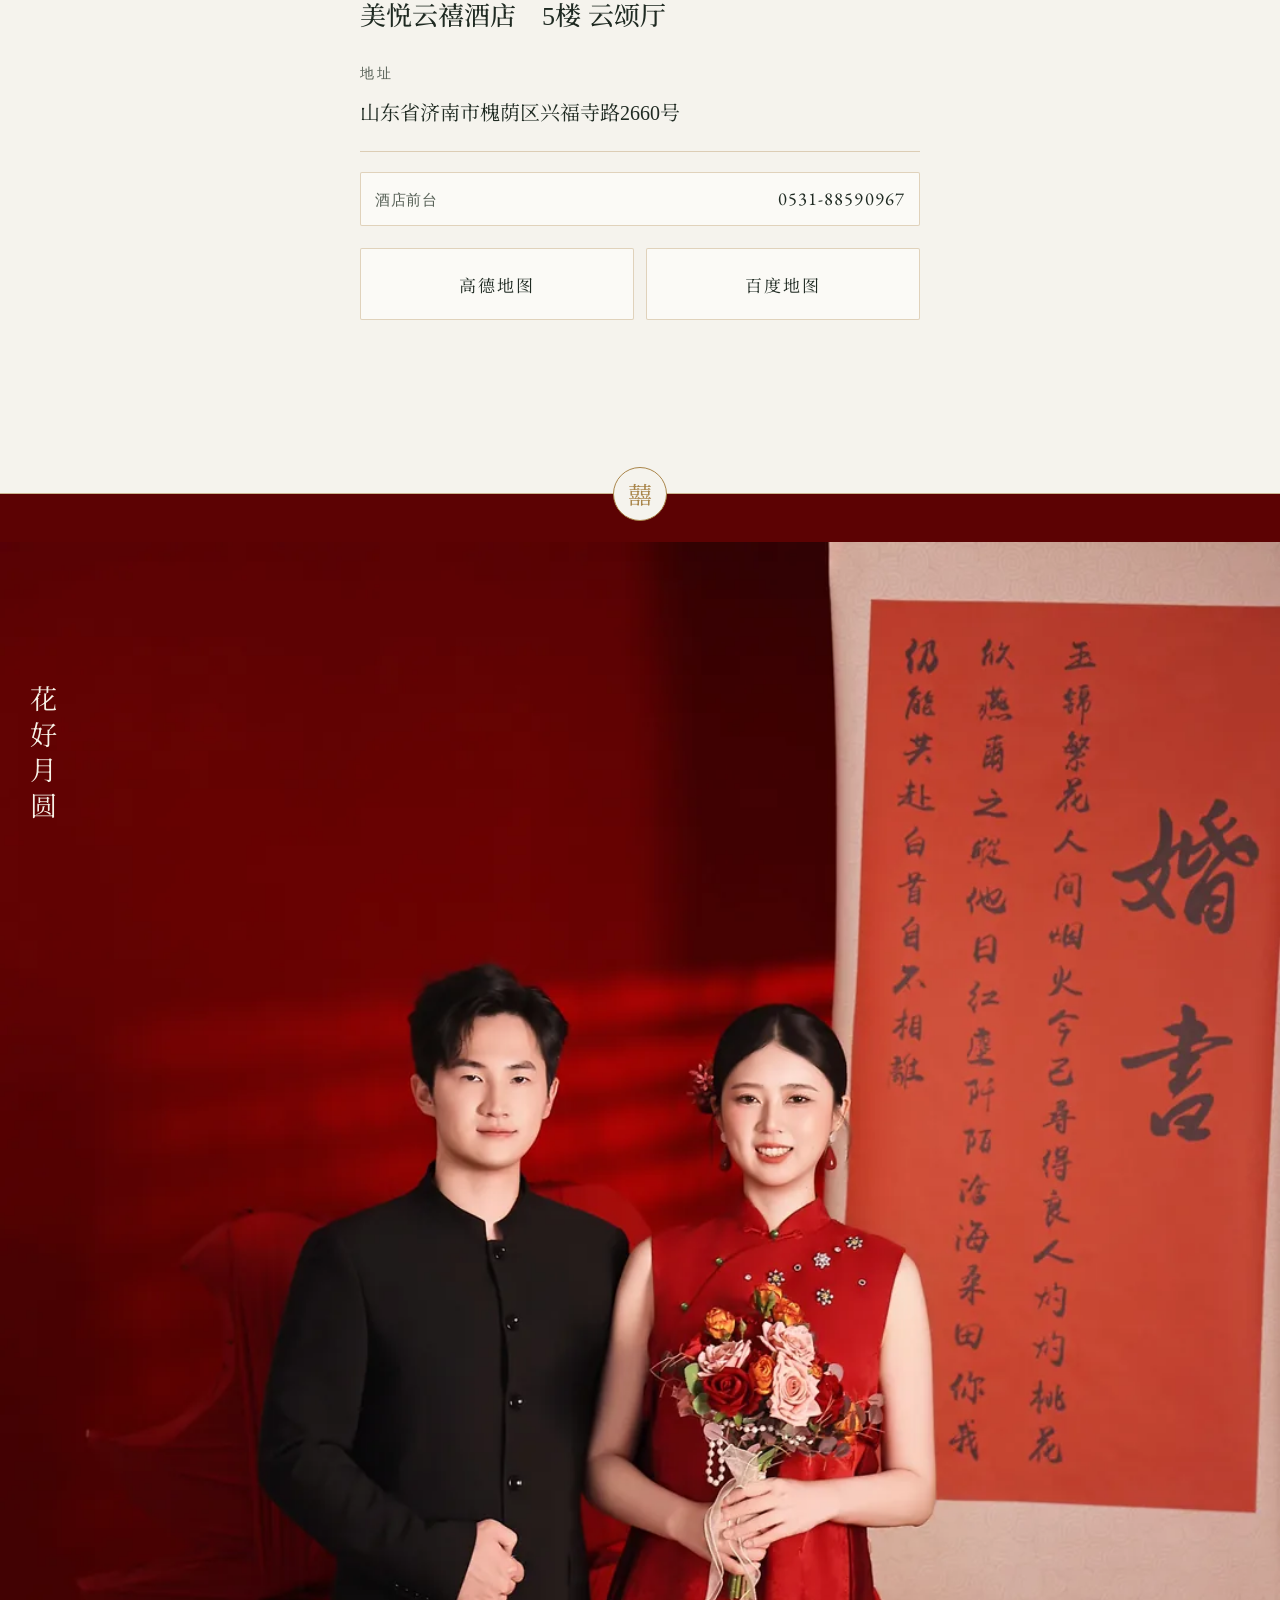
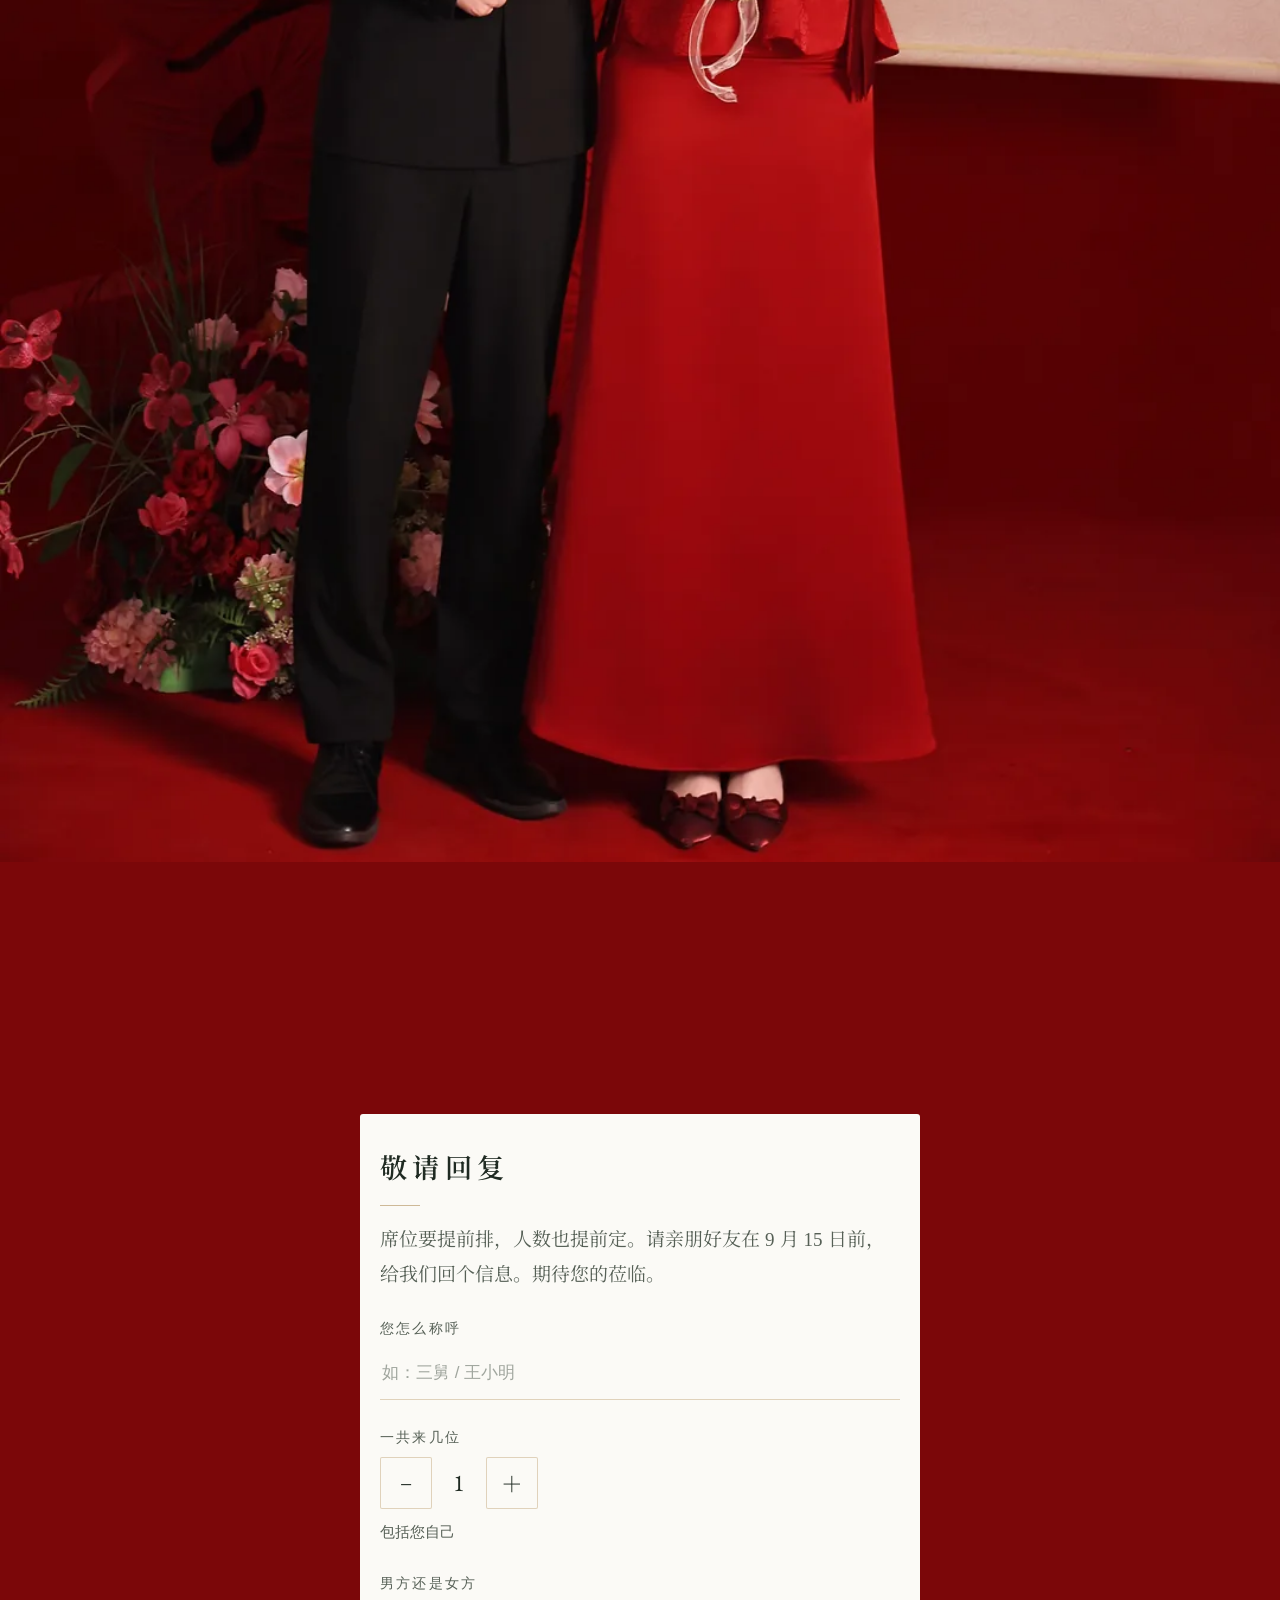
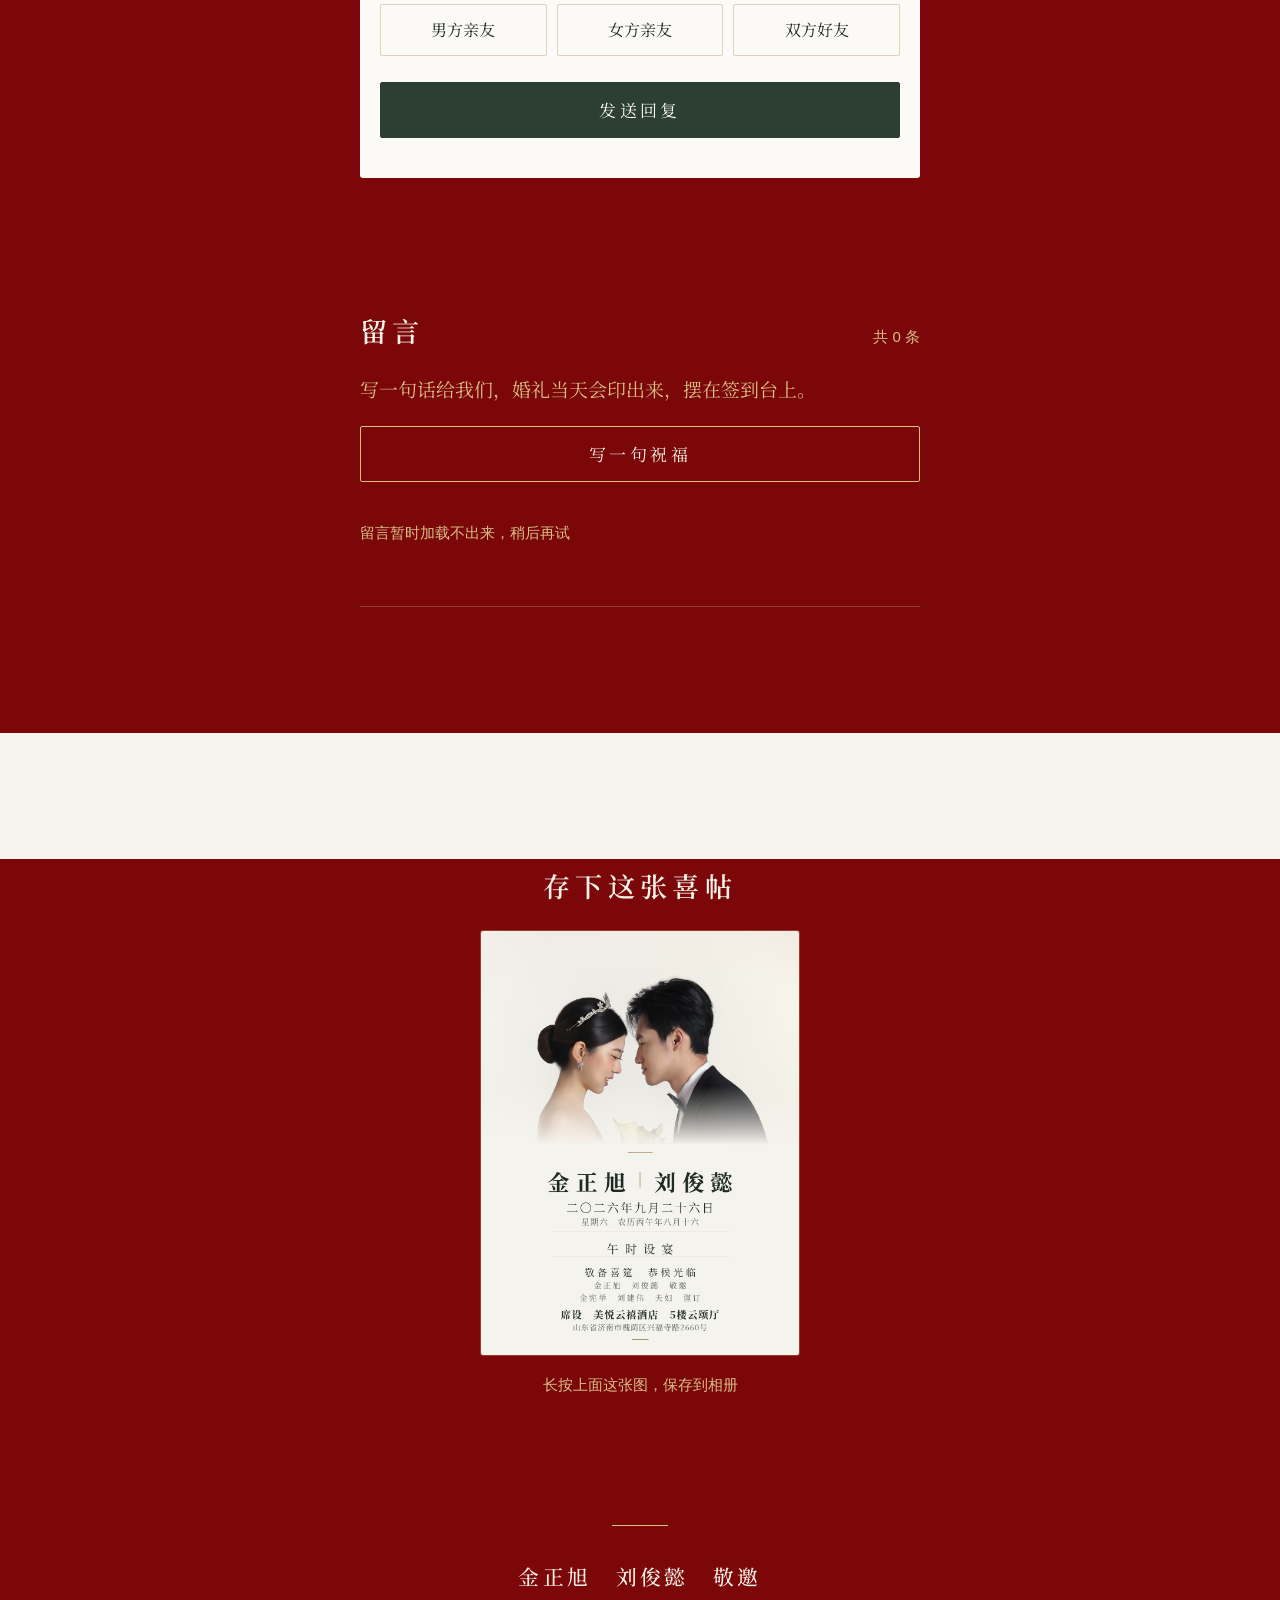
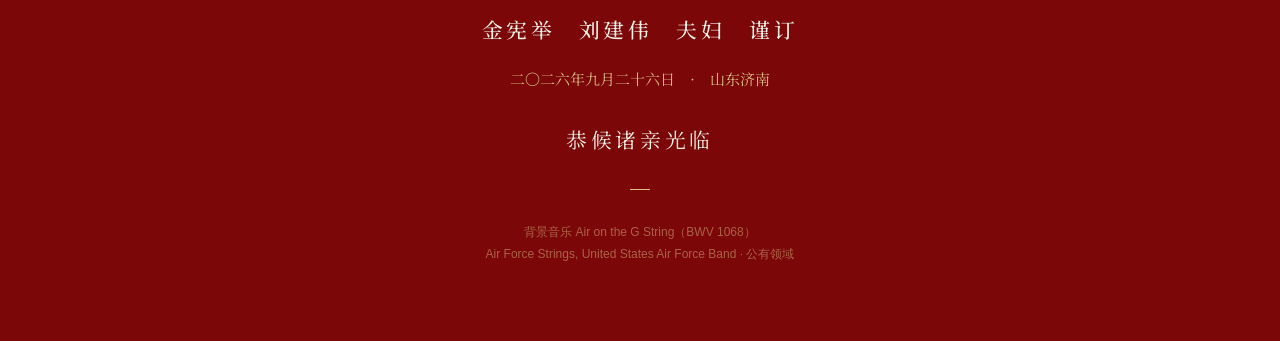
==== commit 8490b301: "上一轮没提交完的三处：字体子集、P2 配文、跳转提示 字体子集重烧过一次（325 字），产物哈希从 242692bc 变成 a87d14c0， 两张页面的 preload 和 fonts.css 都指" ====
--- a/site/index.html
+++ b/site/index.html
@@ -25,7 +25,7 @@
 <meta property="og:image" content="https://wedding.ccswitch.online/assets/img/og-1200x630.jpg">
 
 <link rel="icon" href="assets/img/share-400.jpg">
-<link rel="preload" href="assets/fonts/serif-sc.242692bc.woff2" as="font" type="font/woff2" crossorigin>
+<link rel="preload" href="assets/fonts/serif-sc.a87d14c0.woff2" as="font" type="font/woff2" crossorigin>
 <!-- preload 必须带上 imagesrcset/imagesizes，否则浏览器按 srcset 另选一档，
      预载的那张白下（375px 屏在 DPR1 下选的是 480w，不是 750w）。 -->
 <link rel="preload" as="image" fetchpriority="high"
@@ -140,7 +140,7 @@
                alt="灰墙前的全身合影，新娘白缎大拖尾婚纱" loading="lazy" decoding="async">
         </picture>
       </div>
-      <figcaption class="cap">兜兜转转，最后还是你</figcaption>
+      <figcaption class="cap">一路相伴走来，把细碎的日子酿成浪漫</figcaption>
     </figure>
 
     <figure class="shot">
@@ -268,8 +268,6 @@
     ▲▲ -->
   </div>
 <!--/ev-->
-  <p class="go-hint reveal">点下面的按钮，微信会问一句要不要跳转，点「继续」就行。</p>
-
   <div class="go-nav reveal">
     <!--ev:go-nav--><a class="btn" id="navAmap" href="https://uri.amap.com/search?keyword=%E7%BE%8E%E6%82%A6%E4%BA%91%E7%A6%A7%E9%85%92%E5%BA%97&amp;city=%E6%B5%8E%E5%8D%97&amp;view=map&amp;src=wedding"
        target="_blank" rel="noopener">高德地图</a>
--- a/site/assets/fonts/fonts.css
+++ b/site/assets/fonts/fonts.css
@@ -1,3 +1,3 @@
 /* 构建产物 —— 由 tools/build-fonts.py 生成，请勿手改 */
-@font-face{font-family:'Serif SC';font-style:normal;font-weight:300 600;font-display:swap;src:url(serif-sc.242692bc.woff2) format('woff2')}
+@font-face{font-family:'Serif SC';font-style:normal;font-weight:300 600;font-display:swap;src:url(serif-sc.a87d14c0.woff2) format('woff2')}
 @font-face{font-family:'Garamond Web';font-style:normal;font-weight:400 500;font-display:swap;src:url(garamond.49d94f94.woff2) format('woff2')}
--- a/site/assets/css/style.css
+++ b/site/assets/css/style.css
@@ -206,7 +206,7 @@
 /* 照片说明。从前这里是「一袭白纱　长裙曳地」那种四字标签 —— 照片里已经有的
    东西再用文字说一遍，等于没说，所以按标签来排：黑体、小一号、宽字距。
 
-   现在这三行是话，不是标签（「兜兜转转，最后还是你」），那就该跟着正文走：
+   现在这三行是话，不是标签（「一路相伴走来，把细碎的日子酿成浪漫」），那就该跟着正文走：
    宋体、note 号、字距只留一点点。一屏里凡是「在说话」的字都是宋体，
    黑体只留给真正的标签（日期下面那行小注、表单的字段名、留言的落款）。 */
 .cap {
@@ -561,11 +561,10 @@
 .go-tel .who { font-family: var(--f-sans); font-size: var(--fs-note); color: var(--ink-2); }
 .go-tel .no { font-family: var(--f-latin); font-size: 1.15rem; letter-spacing: .06em; }
 
-.go-hint {
-  font-family: var(--f-sans); font-size: var(--fs-note);
-  color: var(--ink-2); line-height: 1.85; margin-top: 24px;
-}
-.go-nav { display: grid; grid-template-columns: 1fr 1fr; gap: 12px; margin-top: 12px; }
+/* 电话和导航是两组按钮，中间原先隔着一行小字提示。提示删了，
+   间距就得自己撑开 —— 还是 12px 的话，四个钮会连成一根，
+   分不清哪两个是打电话、哪两个是导航。 */
+.go-nav { display: grid; grid-template-columns: 1fr 1fr; gap: 12px; margin-top: 22px; }
 .go-nav .btn { min-height: 72px; }
 
 
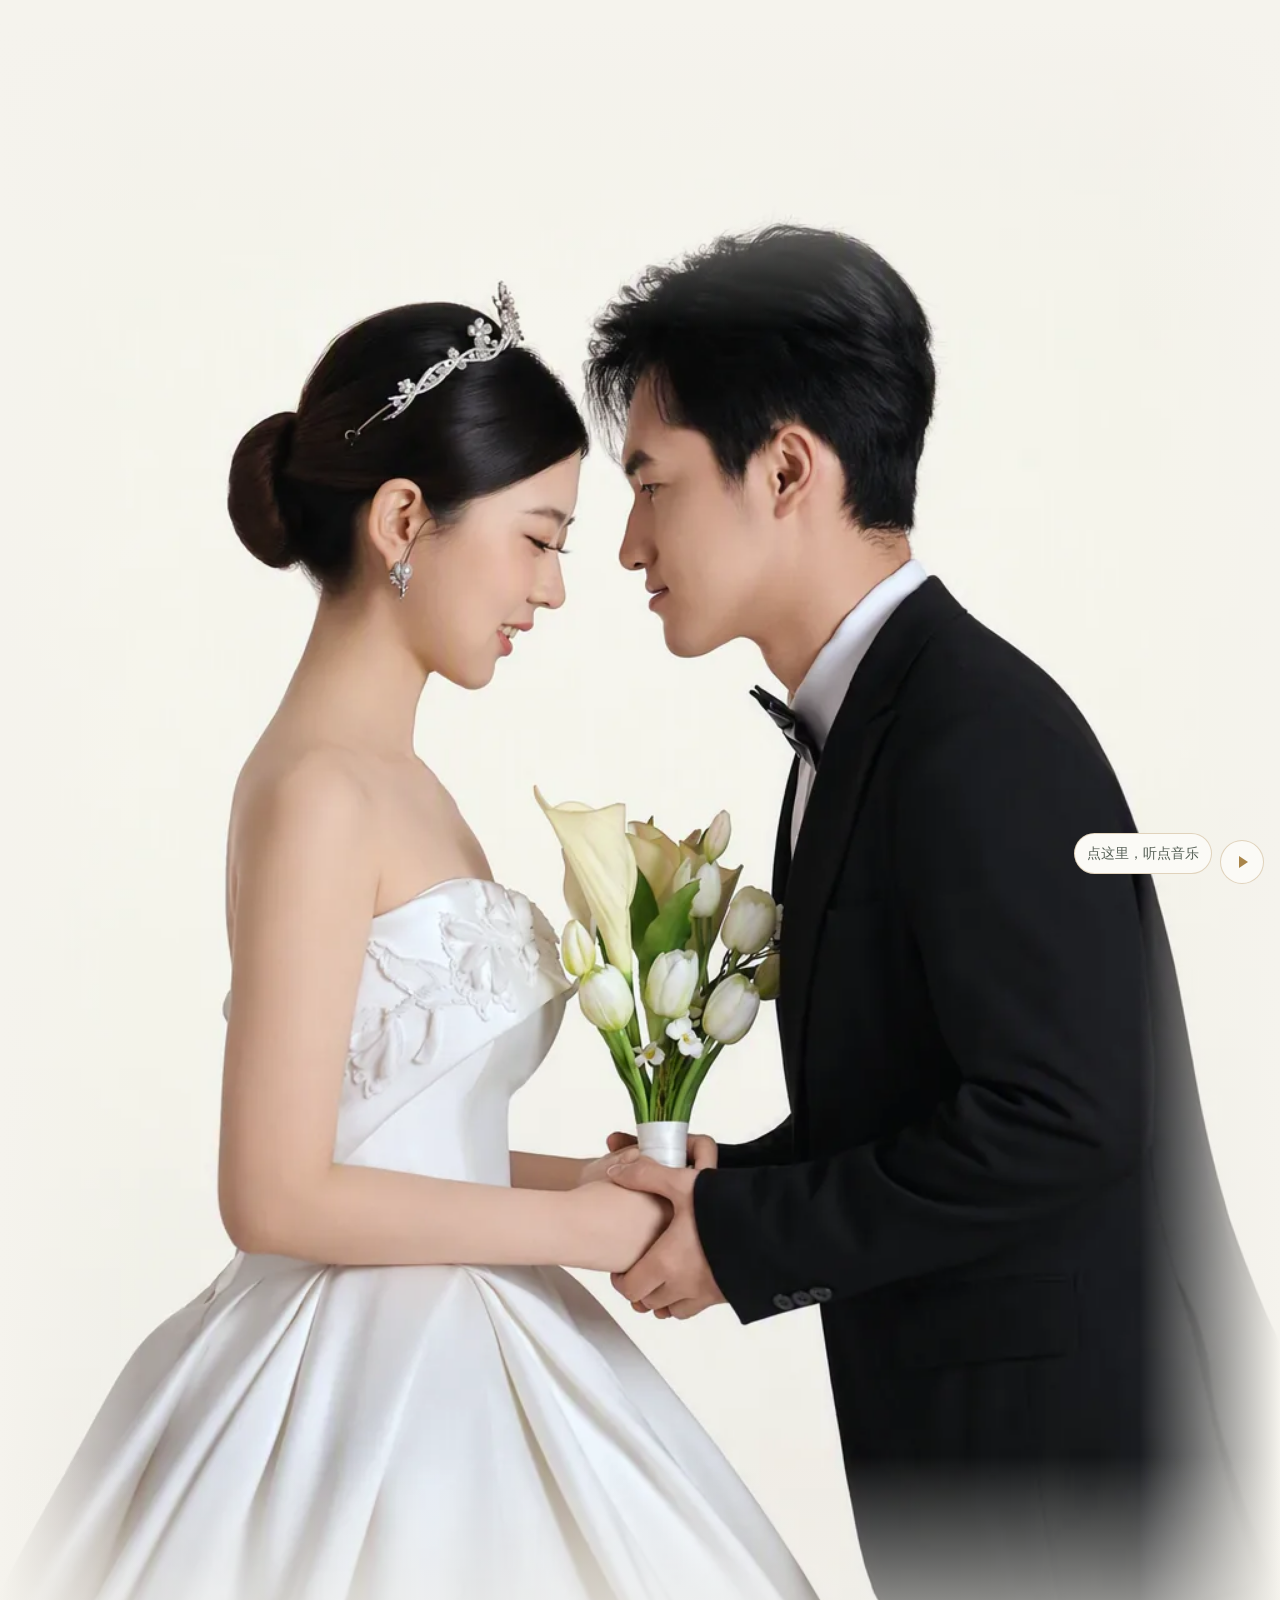
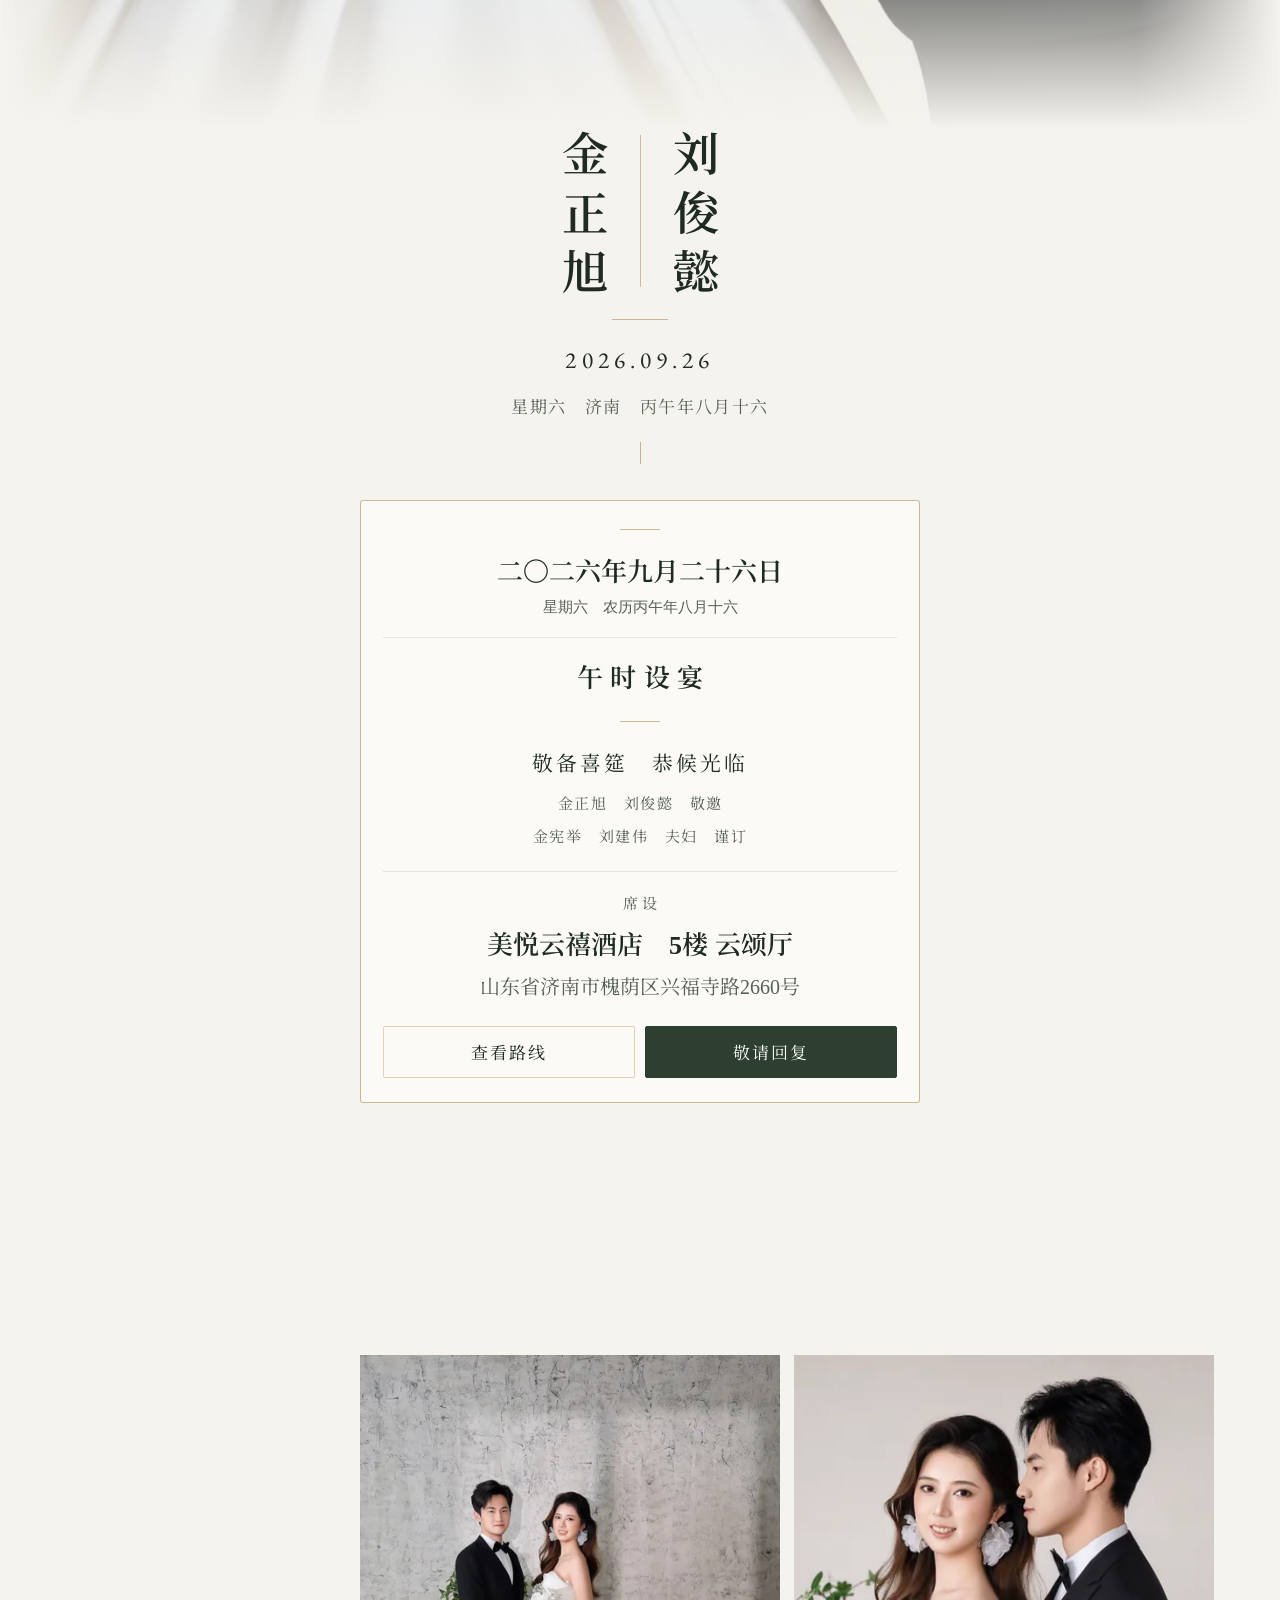
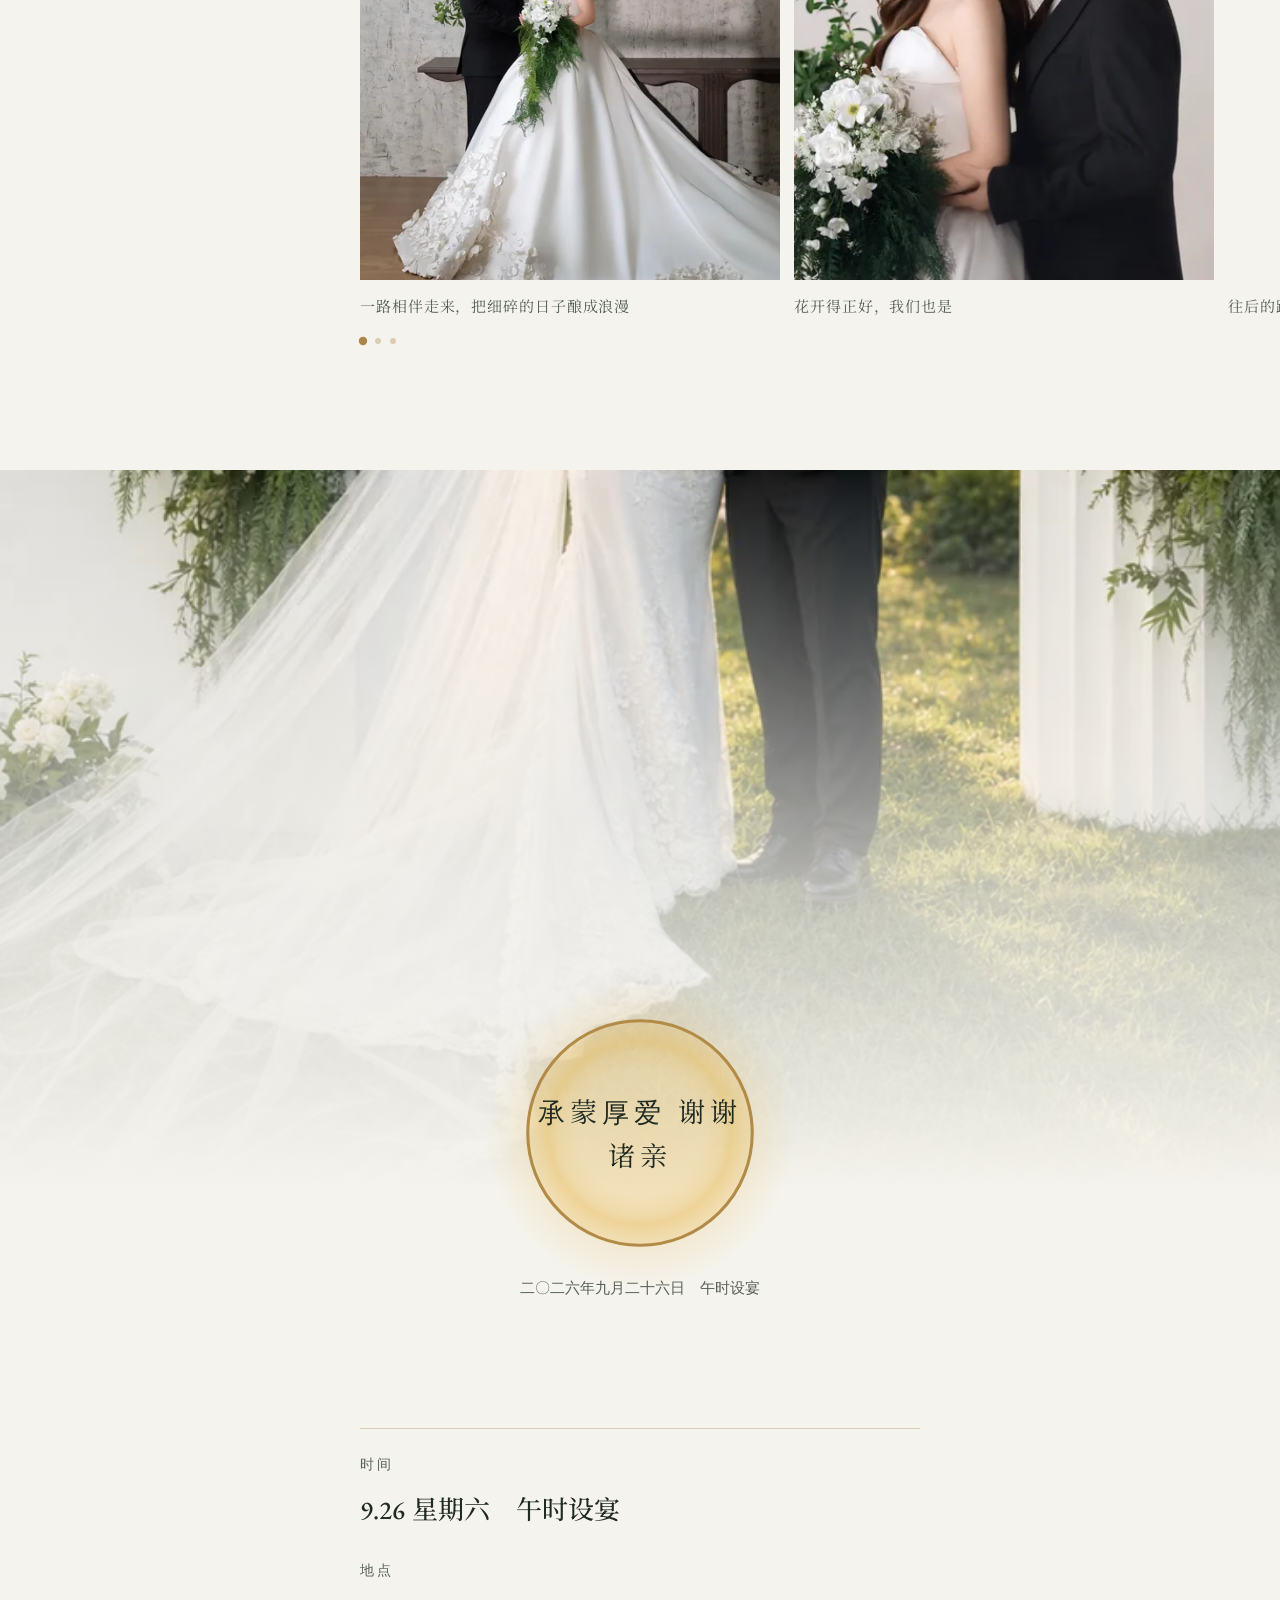
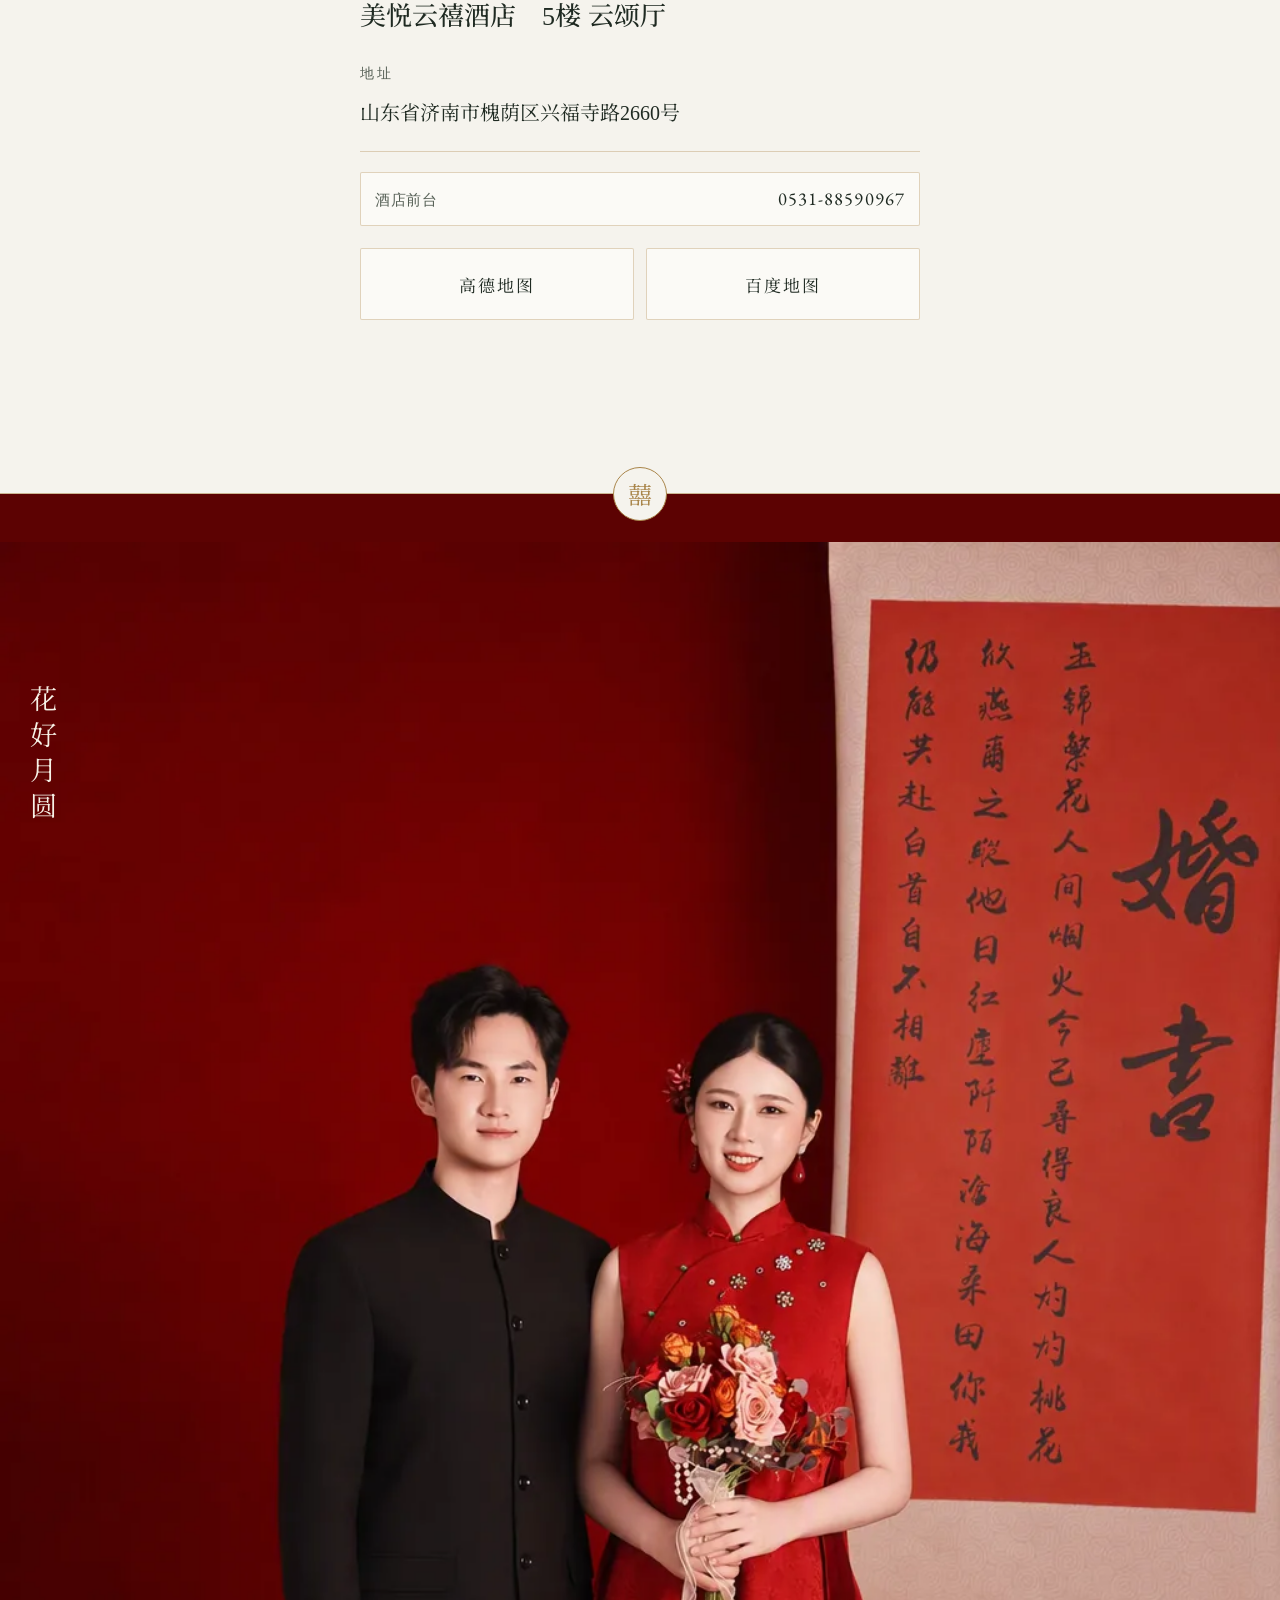
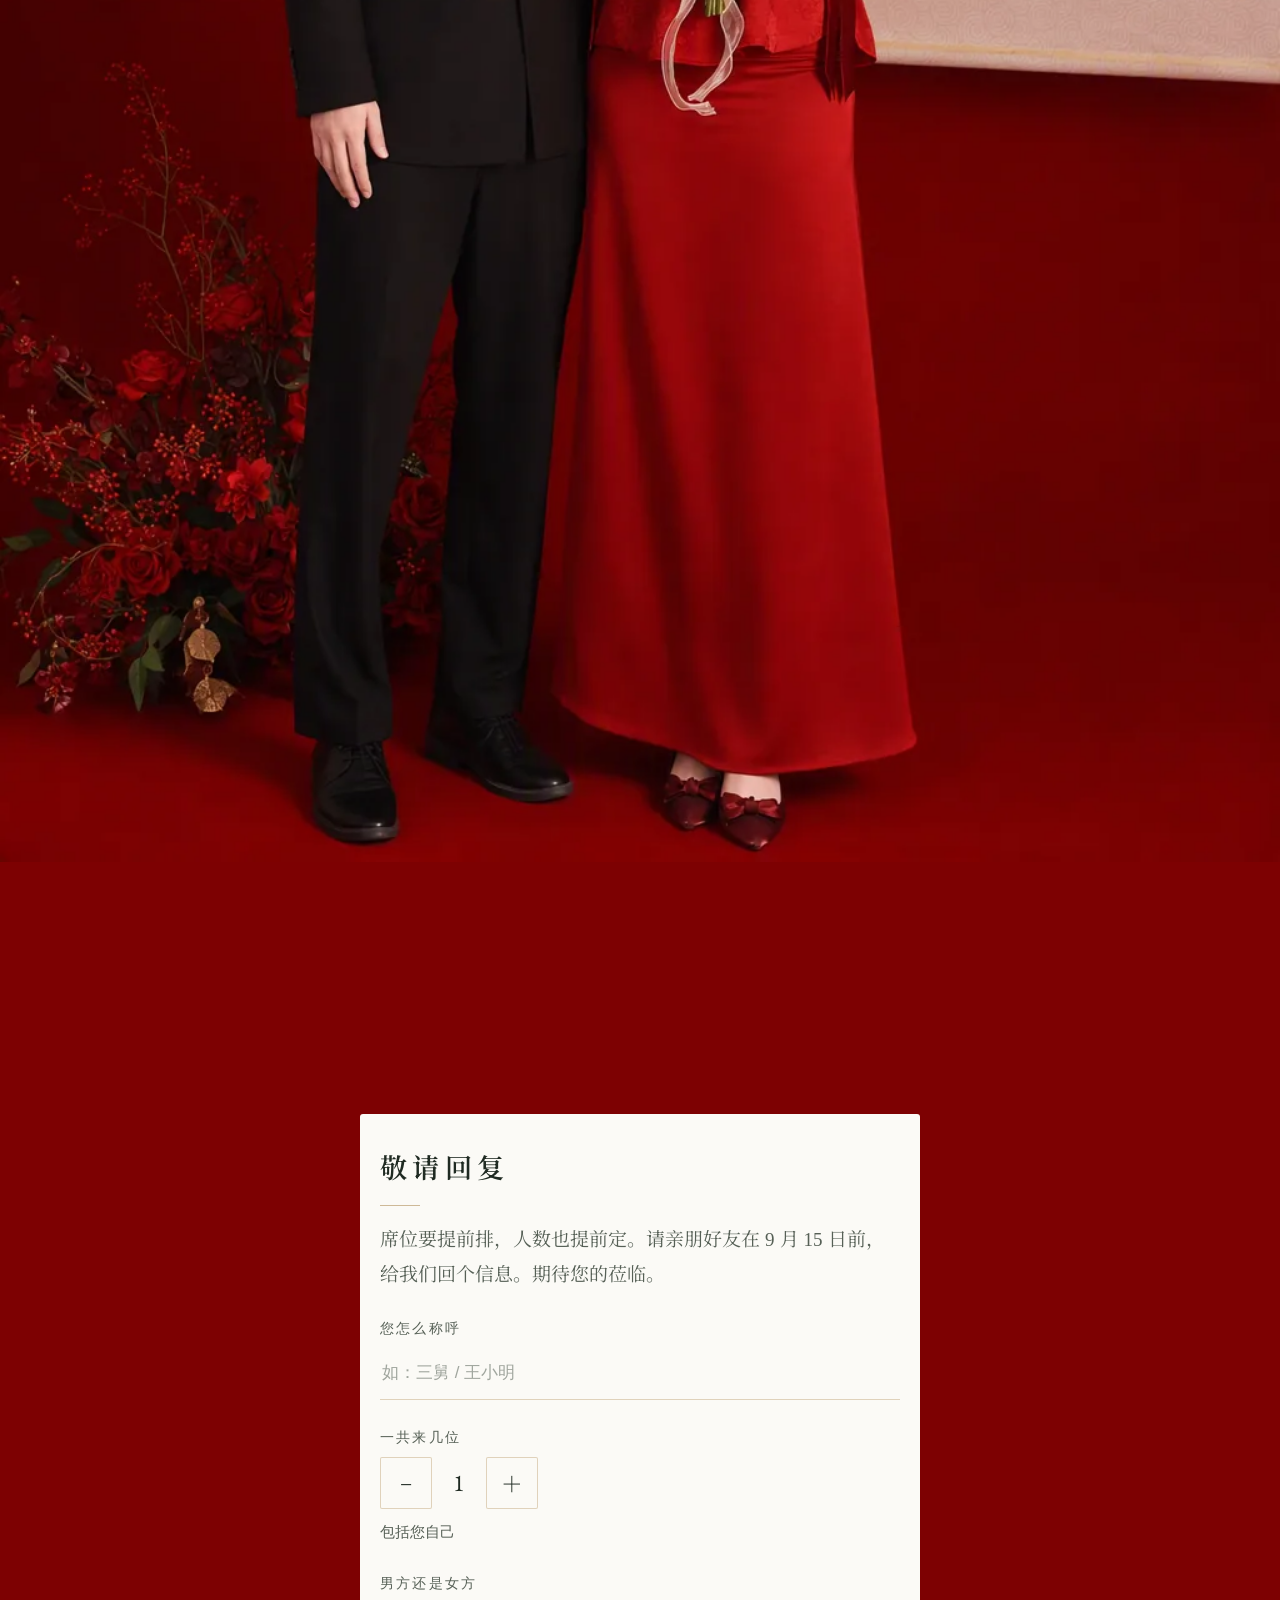
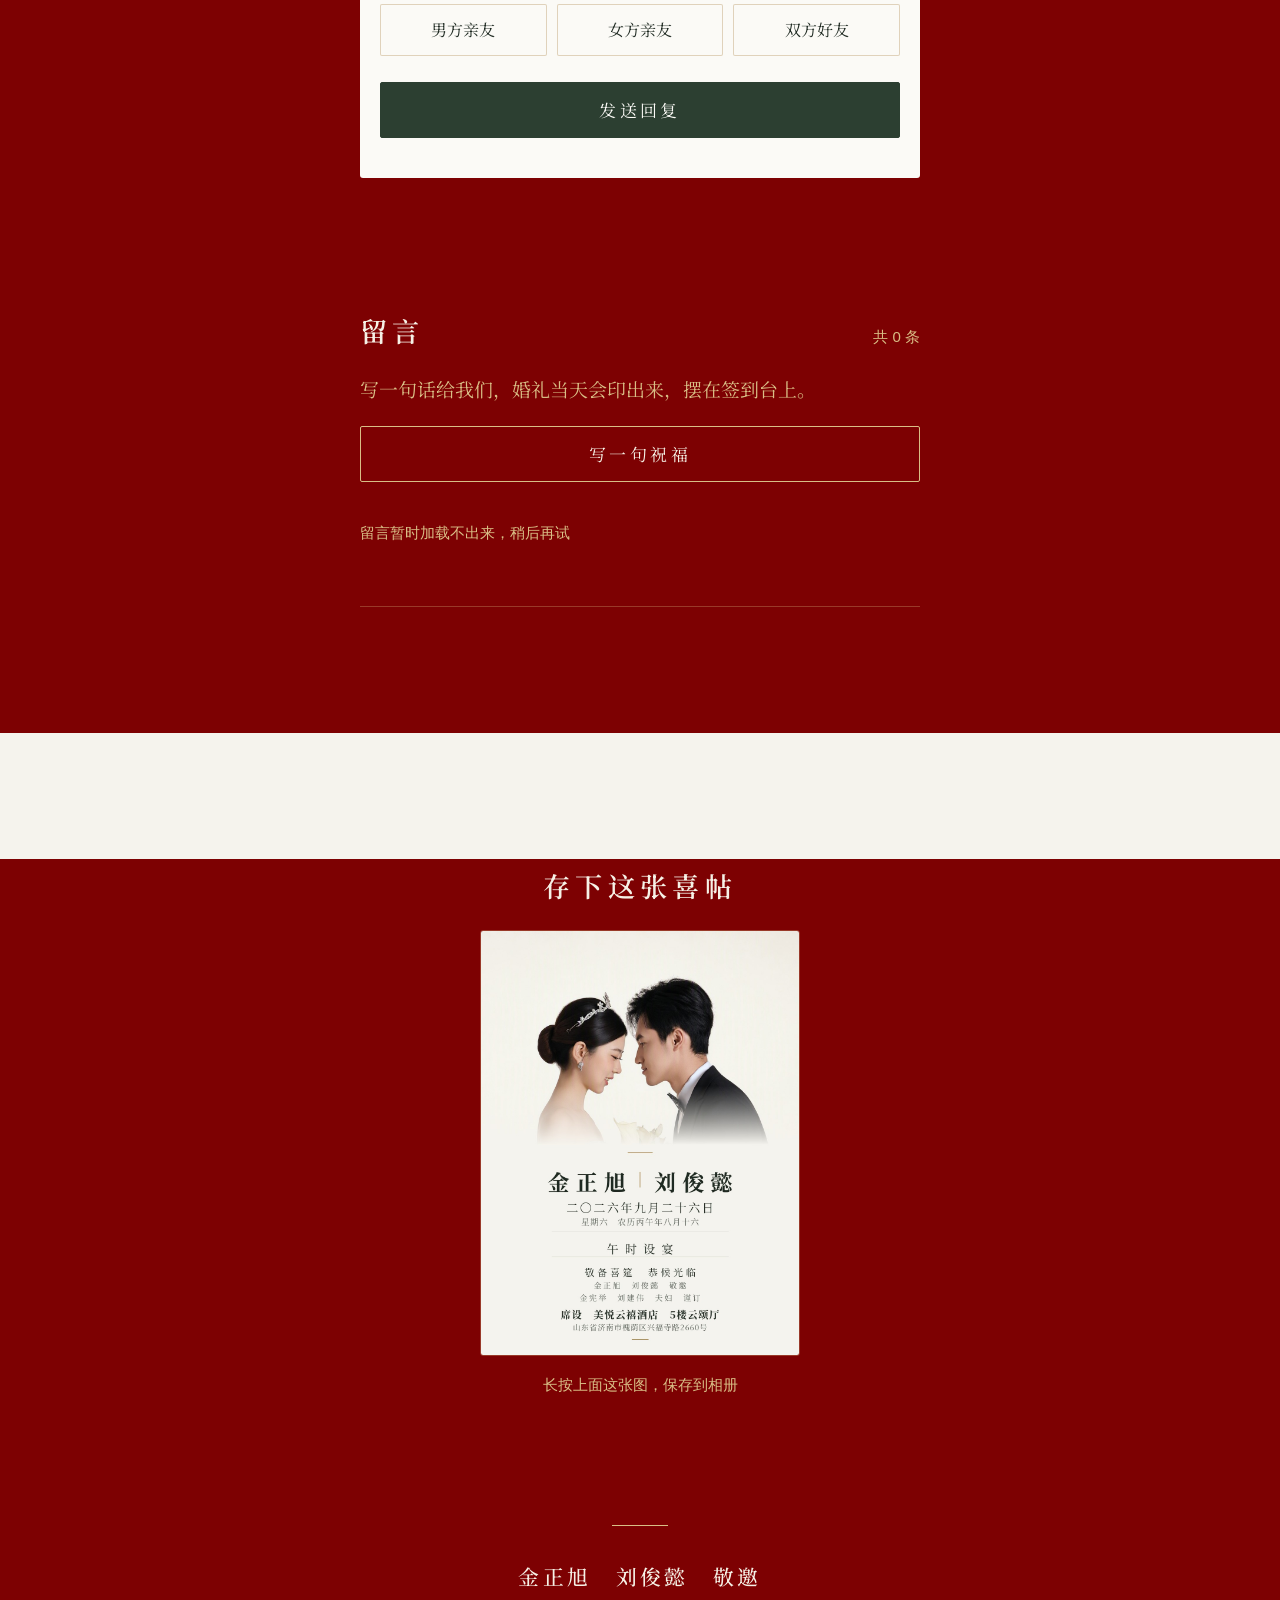
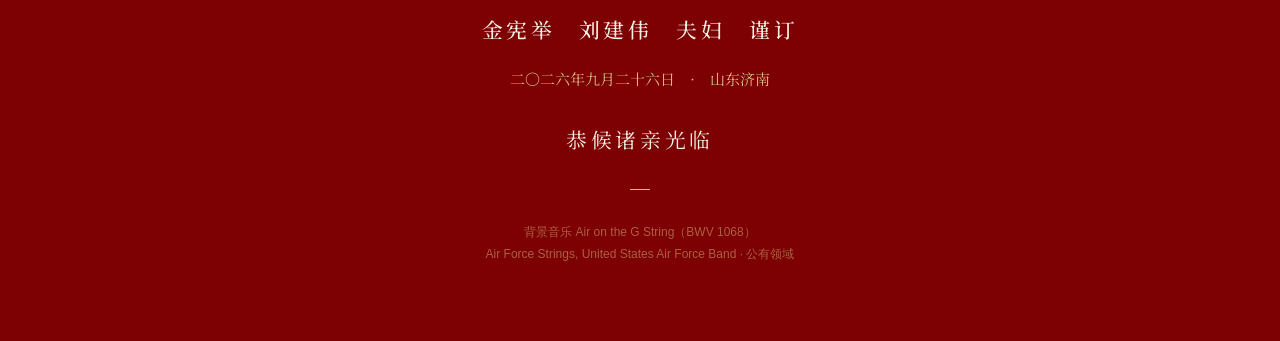
==== commit 278d4686: "换上重新生成的五张照片，顺手把导出并进一个脚本 P2（灰墙全身）还是原片，其余四张换成按原片重绘的定稿。P2 也试过三轮， 每一轮脸都漂 —— 全身照里脸只占几十个像素，模型靠先验把脸补成了别人， 拿" ====
--- a/site/index.html
+++ b/site/index.html
@@ -22,17 +22,17 @@
 <!-- og:image / og:url 必须是绝对地址：抓取方（Telegram、飞书、Twitter）
      不一定带着页面 URL 去解析相对路径，写相对路径它们就抓不到图。 -->
 <!--ev:og-url--><meta property="og:url" content="https://wedding.ccswitch.online/"><!--/ev-->
-<meta property="og:image" content="https://wedding.ccswitch.online/assets/img/og-1200x630.jpg">
-
-<link rel="icon" href="assets/img/share-400.jpg">
+<meta property="og:image" content="https://wedding.ccswitch.online/assets/img/og-v2-1200x630.jpg">
+
+<link rel="icon" href="assets/img/share-v2-400.jpg">
 <link rel="preload" href="assets/fonts/serif-sc.a87d14c0.woff2" as="font" type="font/woff2" crossorigin>
 <!-- preload 必须带上 imagesrcset/imagesizes，否则浏览器按 srcset 另选一档，
      预载的那张白下（375px 屏在 DPR1 下选的是 480w，不是 750w）。 -->
 <link rel="preload" as="image" fetchpriority="high"
-      imagesrcset="assets/img/p1-vow-480.webp 480w,
-                   assets/img/p1-vow-750.webp 750w,
-                   assets/img/p1-vow-1080.webp 1080w"
-      imagesizes="100vw" href="assets/img/p1-vow-750.webp">
+      imagesrcset="assets/img/p1-vow-v2-480.webp 480w,
+                   assets/img/p1-vow-v2-750.webp 750w,
+                   assets/img/p1-vow-v2-1024.webp 1024w"
+      imagesizes="100vw" href="assets/img/p1-vow-v2-750.webp">
 <link rel="stylesheet" href="assets/fonts/fonts.css">
 <link rel="stylesheet" href="assets/css/lqip.css">
 <link rel="stylesheet" href="assets/css/style.css">
@@ -42,7 +42,7 @@
 <!-- 微信取页面里第一张 ≥300×300 的图当分享缩略图。
      用 P5 中式红：第一眼有喜气，白纱的反差留给点进来之后。
      必须保持被渲染（只是移出视口），display:none 会被跳过。 -->
-<img class="hp" src="assets/img/share-400.jpg" width="400" height="400"
+<img class="hp" src="assets/img/share-v2-400.jpg" width="400" height="400"
      alt="金正旭与刘俊懿" aria-hidden="true">
 
 <main>
@@ -53,11 +53,11 @@
     <div class="ph lq-p1-vow">
       <picture>
         <source type="image/webp"
-                srcset="assets/img/p1-vow-480.webp 480w,
-                        assets/img/p1-vow-750.webp 750w,
-                        assets/img/p1-vow-1080.webp 1080w"
+                srcset="assets/img/p1-vow-v2-480.webp 480w,
+                        assets/img/p1-vow-v2-750.webp 750w,
+                        assets/img/p1-vow-v2-1024.webp 1024w"
                 sizes="100vw">
-        <img src="assets/img/p1-vow-750.jpg" width="750" height="1125"
+        <img src="assets/img/p1-vow-v2-750.jpg" width="750" height="1125"
              alt="金正旭与刘俊懿额头相抵，共捧一束白色马蹄莲"
              fetchpriority="high" decoding="async">
       </picture>
@@ -134,9 +134,9 @@
       <div class="ph lq-p2-studio">
         <picture>
           <source type="image/webp"
-                  srcset="assets/img/p2-studio-480.webp 480w, assets/img/p2-studio-750.webp 750w"
+                  srcset="assets/img/p2-studio-v2-480.webp 480w, assets/img/p2-studio-v2-750.webp 750w"
                   sizes="(min-width:560px) 420px, 84vw">
-          <img src="assets/img/p2-studio-750.jpg" width="750" height="1125"
+          <img src="assets/img/p2-studio-v2-750.jpg" width="750" height="1125"
                alt="灰墙前的全身合影，新娘白缎大拖尾婚纱" loading="lazy" decoding="async">
         </picture>
       </div>
@@ -148,9 +148,9 @@
       <div class="ph ph--wide lq-p3-close">
         <picture>
           <source type="image/webp"
-                  srcset="assets/img/p3-close-750.webp 750w, assets/img/p3-close-1080.webp 1080w"
+                  srcset="assets/img/p3-close-v2-750.webp 750w, assets/img/p3-close-v2-1080.webp 1080w"
                   sizes="(min-width:560px) 420px, 84vw">
-          <img src="assets/img/p3-close-750.jpg" width="750" height="500"
+          <img src="assets/img/p3-close-v2-750.jpg" width="750" height="500"
                alt="半身特写，前景是垂坠的绿蕨与白玫瑰捧花" loading="lazy" decoding="async">
         </picture>
       </div>
@@ -161,9 +161,9 @@
       <div class="ph lq-p4-arch">
         <picture>
           <source type="image/webp"
-                  srcset="assets/img/p4-arch-480.webp 480w, assets/img/p4-arch-750.webp 750w"
+                  srcset="assets/img/p4-arch-v2-480.webp 480w, assets/img/p4-arch-v2-750.webp 750w"
                   sizes="(min-width:560px) 420px, 84vw">
-          <img src="assets/img/p4-arch-750.jpg" width="750" height="1125"
+          <img src="assets/img/p4-arch-v2-750.jpg" width="750" height="1127"
                alt="户外白色尖拱门下的合影，超长头纱铺在草地上"
                style="object-position:50% 26%" loading="lazy" decoding="async">
         </picture>
@@ -199,8 +199,8 @@
          这次取铺地的长头纱 —— 月亮挂在纱上。 -->
     <div class="ph lq-p4-arch">
       <picture>
-        <source type="image/webp" srcset="assets/img/p4-arch-750.webp" sizes="100vw">
-        <img src="assets/img/p4-arch-750.jpg" width="750" height="422"
+        <source type="image/webp" srcset="assets/img/p4-arch-v2-750.webp" sizes="100vw">
+        <img src="assets/img/p4-arch-v2-750.jpg" width="750" height="422"
              alt="" aria-hidden="true" loading="lazy" decoding="async">
       </picture>
     </div>
@@ -292,9 +292,9 @@
   <div class="ph lq-p5-red">
     <picture>
       <source type="image/webp"
-              srcset="assets/img/p5-red-750.webp 750w, assets/img/p5-red-1080.webp 1080w"
+              srcset="assets/img/p5-red-v2-750.webp 750w, assets/img/p5-red-v2-1024.webp 1024w"
               sizes="100vw">
-      <img src="assets/img/p5-red-750.jpg" width="750" height="1125"
+      <img src="assets/img/p5-red-v2-750.jpg" width="750" height="1125"
            alt="金正旭与刘俊懿身着中式礼服，身旁是书法婚书立轴"
            loading="lazy" decoding="async">
     </picture>
--- a/site/assets/css/lqip.css
+++ b/site/assets/css/lqip.css
@@ -1,6 +1,6 @@
 /* 构建产物 —— 由 tools/build-lqip.py 生成，请勿手改 */
-.lq-p1-vow{background-image:url([data-uri])}
+.lq-p1-vow{background-image:url([data-uri])}
 .lq-p2-studio{background-image:url([data-uri])}
-.lq-p3-close{background-image:url([data-uri])}
-.lq-p4-arch{background-image:url([data-uri])}
-.lq-p5-red{background-image:url([data-uri])}
+.lq-p3-close{background-image:url([data-uri])}
+.lq-p4-arch{background-image:url([data-uri])}
+.lq-p5-red{background-image:url([data-uri])}
--- a/site/assets/css/style.css
+++ b/site/assets/css/style.css
@@ -37,8 +37,8 @@
   --line:       rgba(31,42,34,.10);
 
   /* ---- 礼红半页。--red 取自 P5 底边实测色，让 contain 的接缝看不见 ---- */
-  --red:        #7B0709;
-  --red-top:    #5C0203;   /* P5 顶边实测色，红页背景的渐变起点 */
+  --red:        #7D0102;
+  --red-top:    #5C0202;   /* P5 顶边实测色，红页背景的渐变起点 */
   --red-ink:    #F6F1E6;
   --red-gold:   #D9BE86;
   --red-line:   rgba(217,190,134,.30);
@@ -93,7 +93,7 @@
     --paper:#F5F3ED; --mat:#FBFAF6; --ink:#1F2A22; --ink-2:#566056;
     --moss:#2C3F31; --gold:#A9854A; --gold-soft:rgba(169,133,74,.34);
     --moon:229,171,45; --moon-dark:#EEECE4; --line:rgba(31,42,34,.10);
-    --red:#7B0709; --red-top:#5C0203; --red-ink:#F6F1E6; --red-gold:#D9BE86;
+    --red:#7D0102; --red-top:#5C0202; --red-ink:#F6F1E6; --red-gold:#D9BE86;
     --red-line:rgba(217,190,134,.30); --cinnabar:#9E2B25;
   }
 }
@@ -418,7 +418,10 @@
 #moon { margin-top: var(--sec-gap); text-align: center; }
 .moon-band { position: relative; }
 .moon-band .ph { aspect-ratio: 16 / 9; }
-.moon-band .ph img { object-position: 50% 78%; }   /* P4 第二次裁切：铺地的长头纱 */
+.moon-band .ph img { object-position: 50% 92%; }   /* P4 第二次裁切：铺地的长头纱 */
+/* 92% 是量着照片定的：v2 的头纱铺在草地上，裙摆最低处落在 85% 上下。
+   往上退到 78% 就把新郎的皮鞋和裤脚一起框进来了 —— 那不是「月亮挂在纱上」，
+   那是把人拦腰截断。往下顶到 100% 皮鞋又从上沿回来了，92% 是唯一只剩纱和草的那一档。 */
 .moon-band::after {
   content: ''; position: absolute; inset: 0; pointer-events: none;
   background: linear-gradient(to bottom,
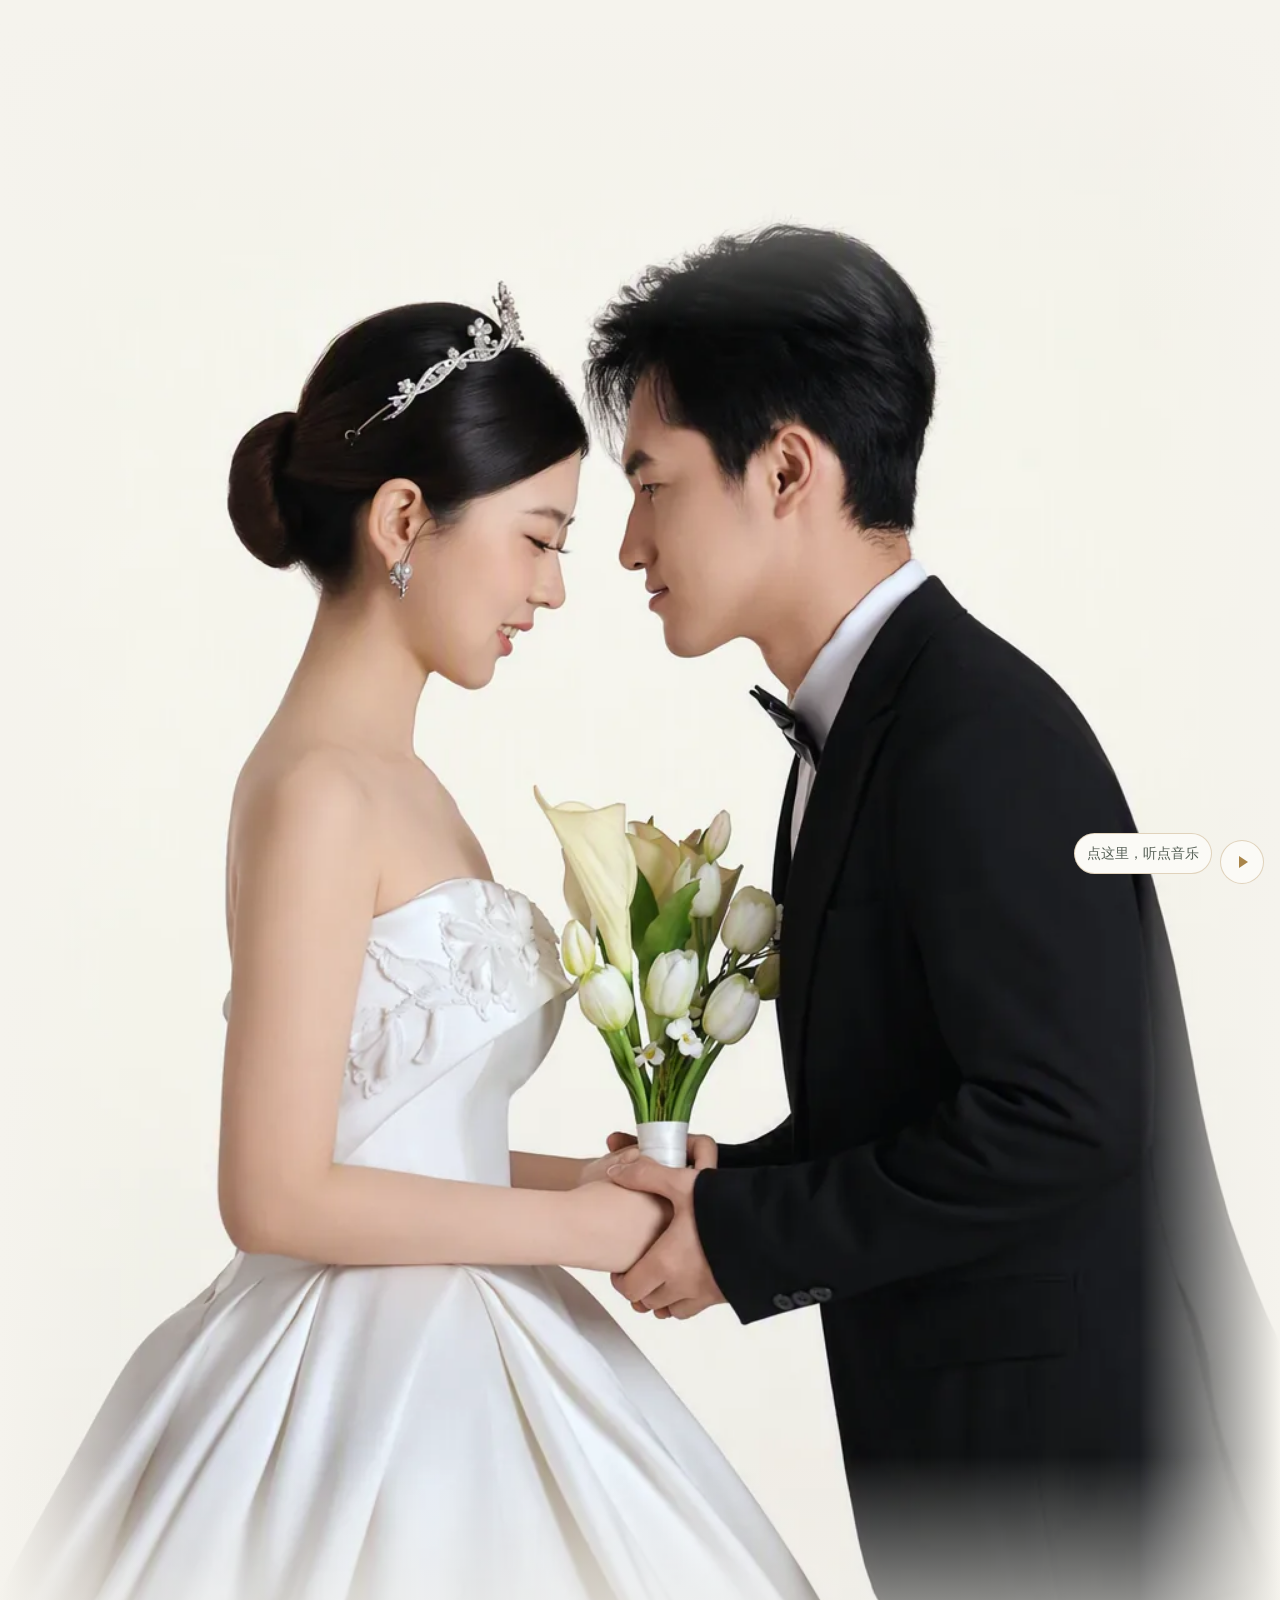
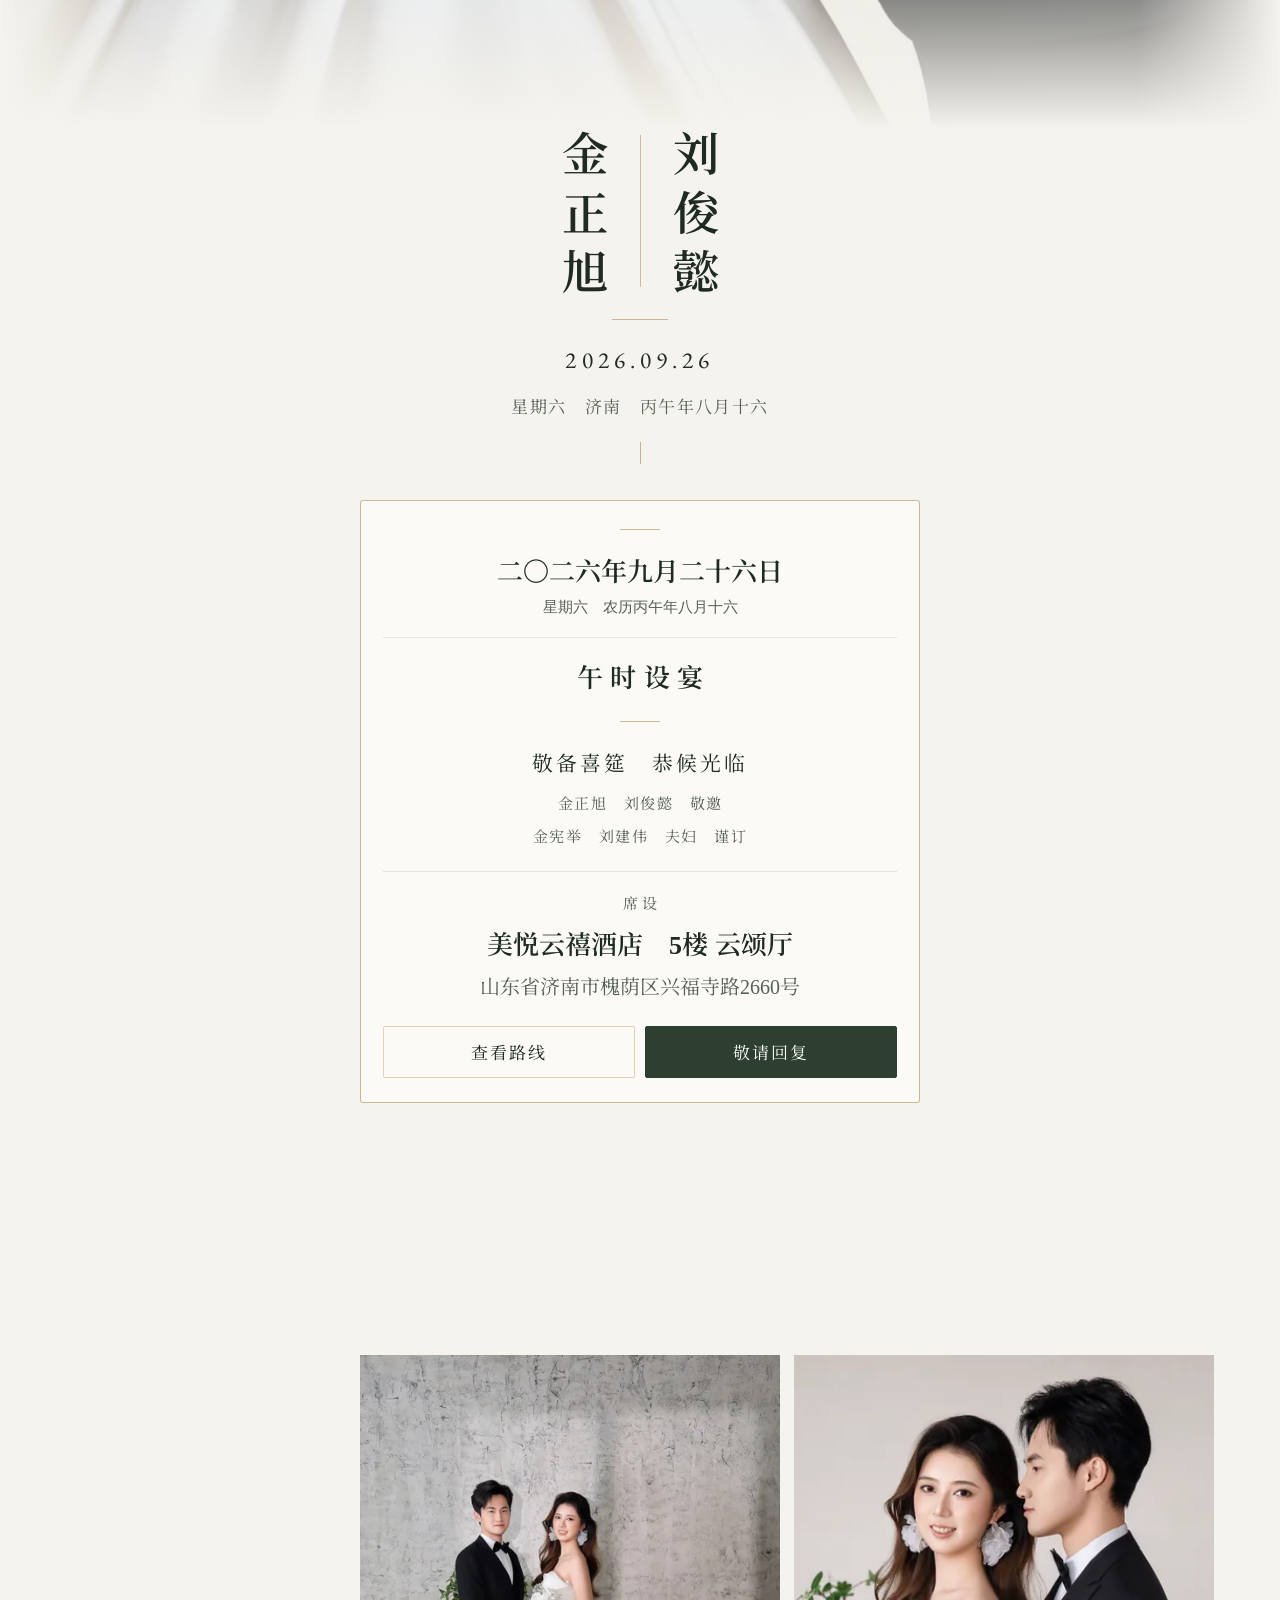
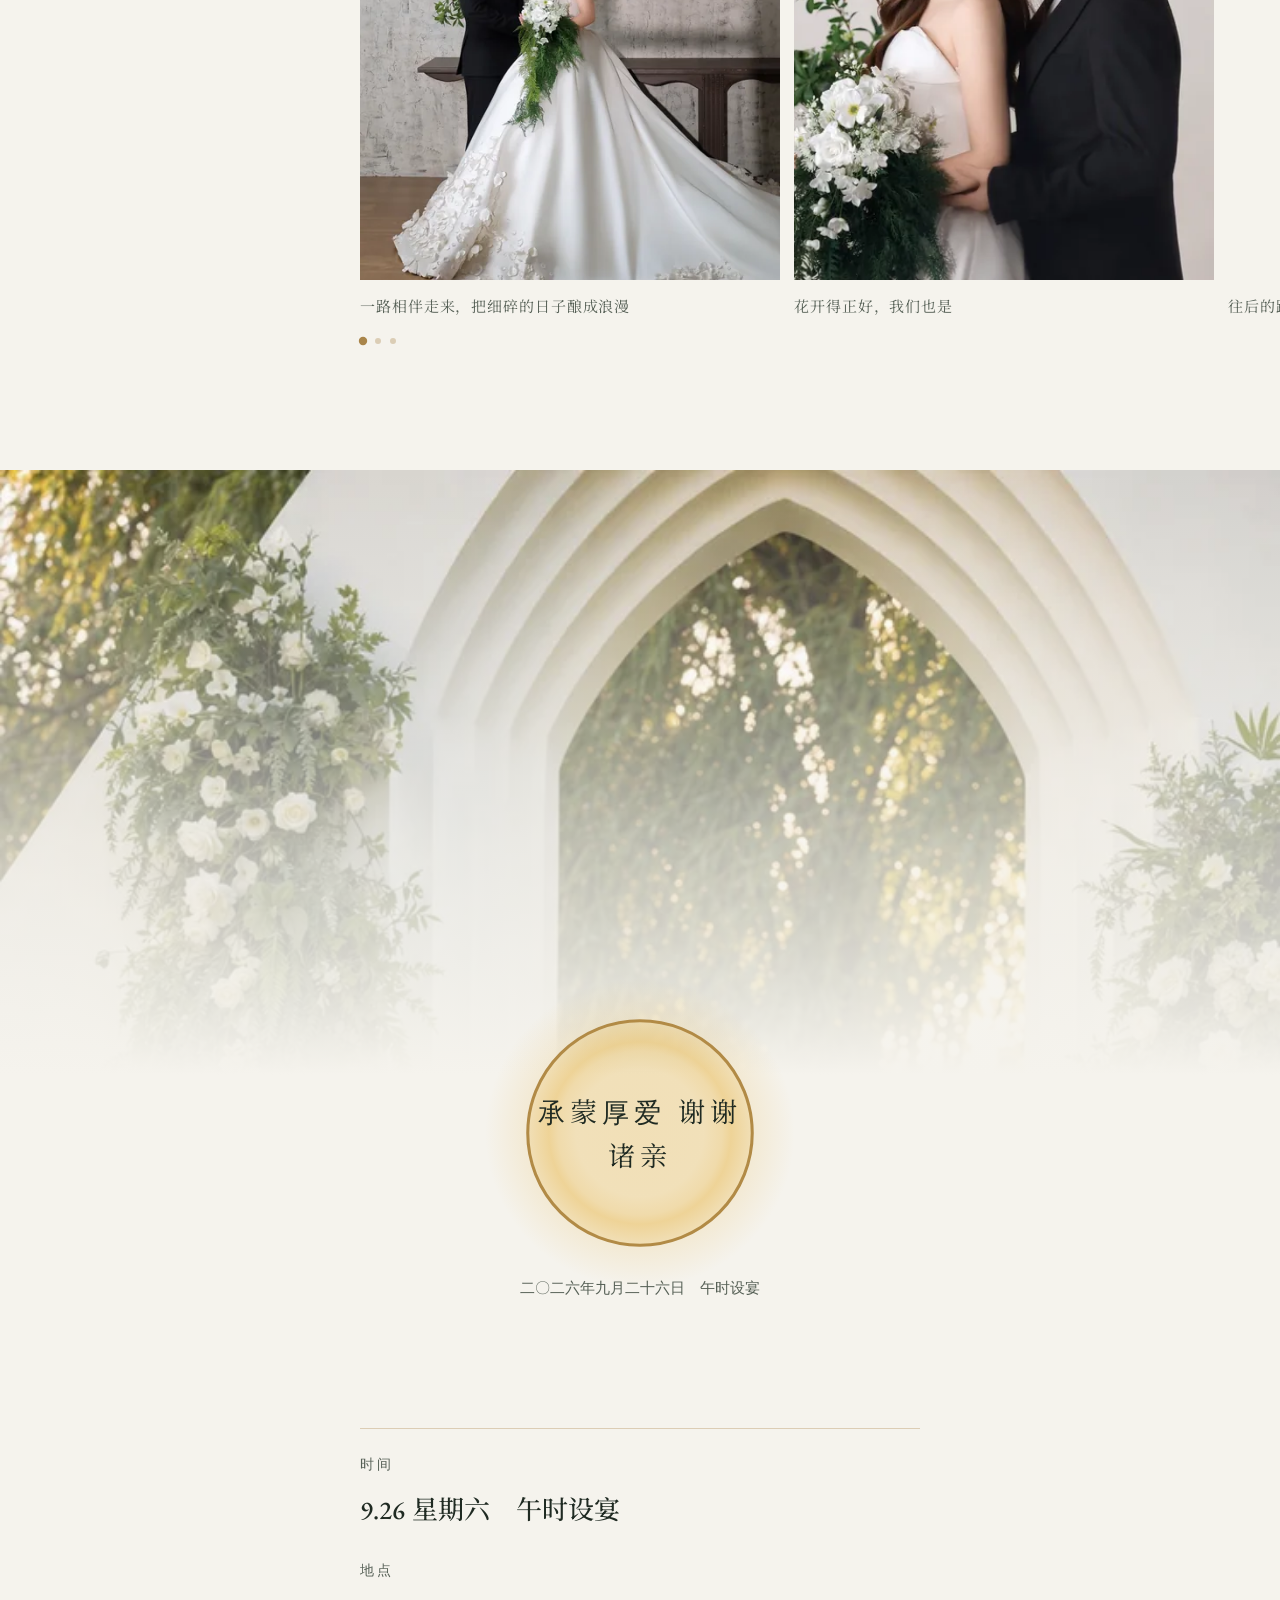
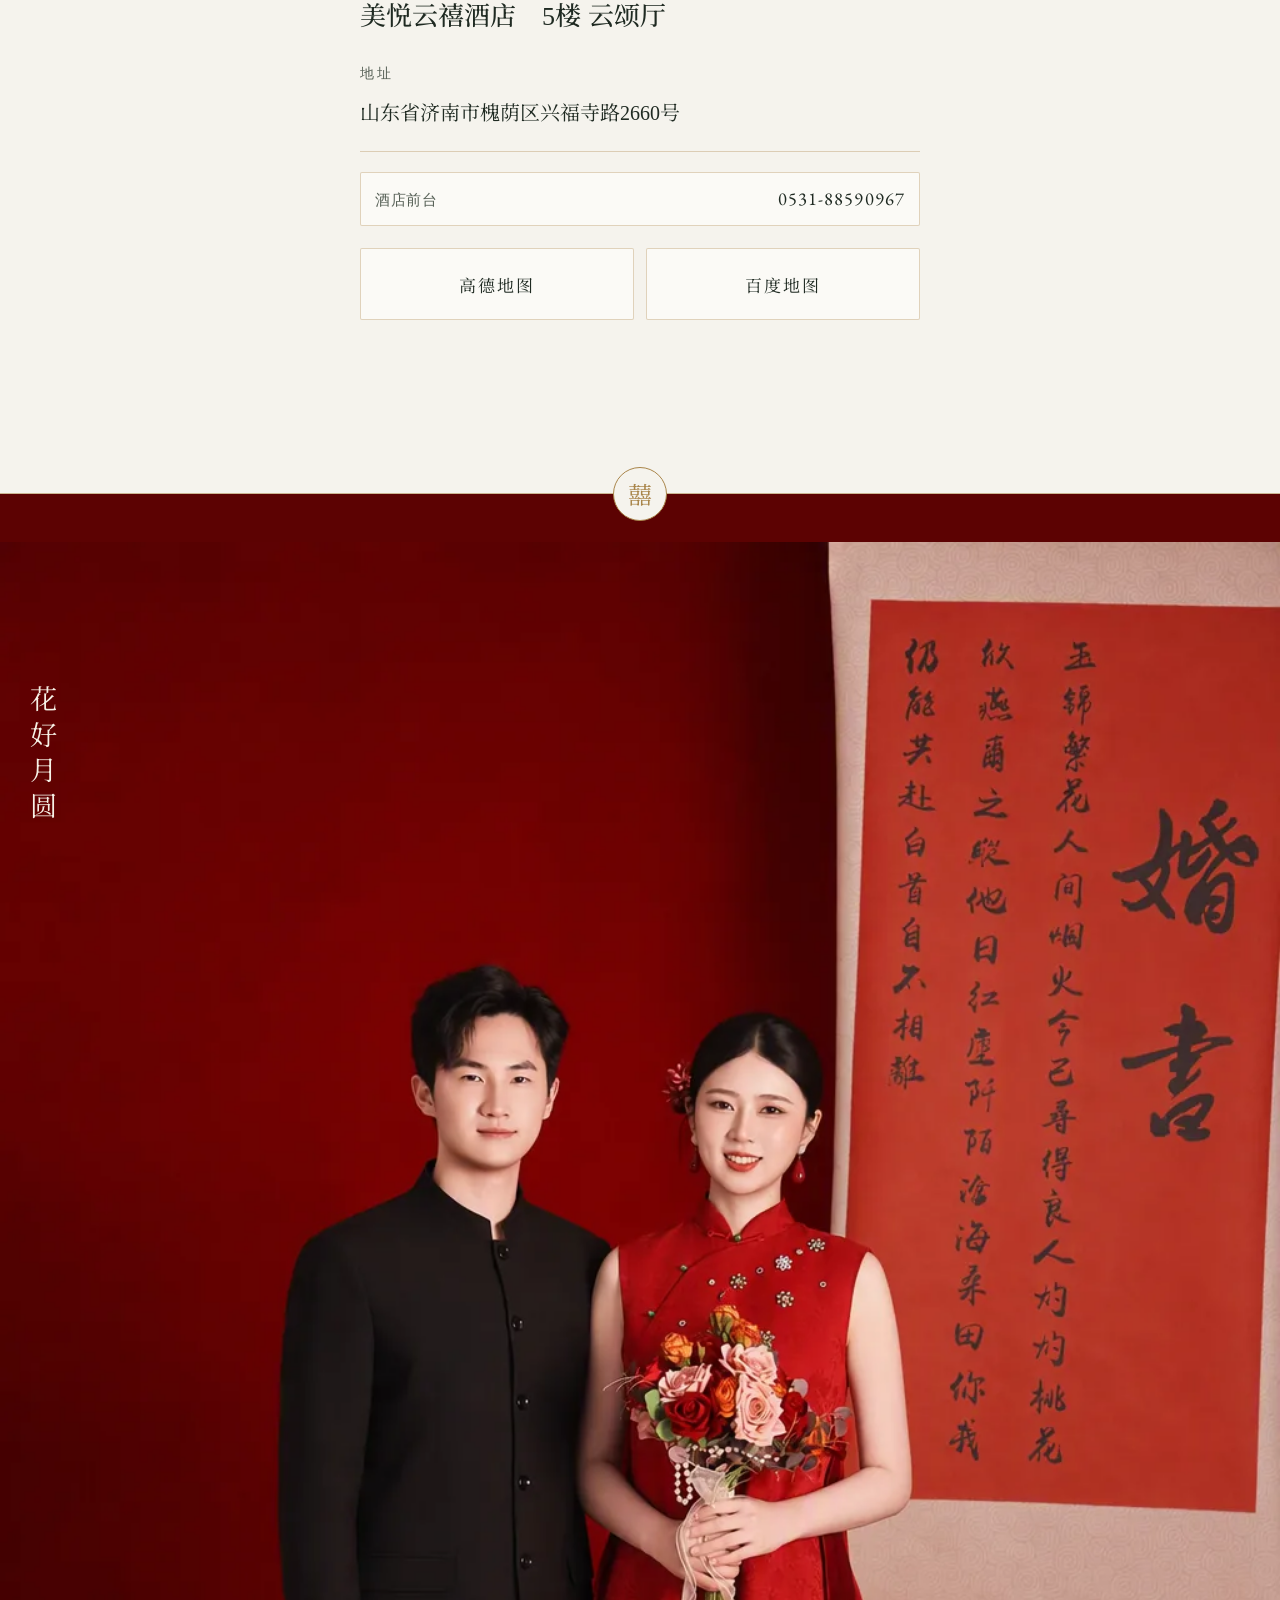
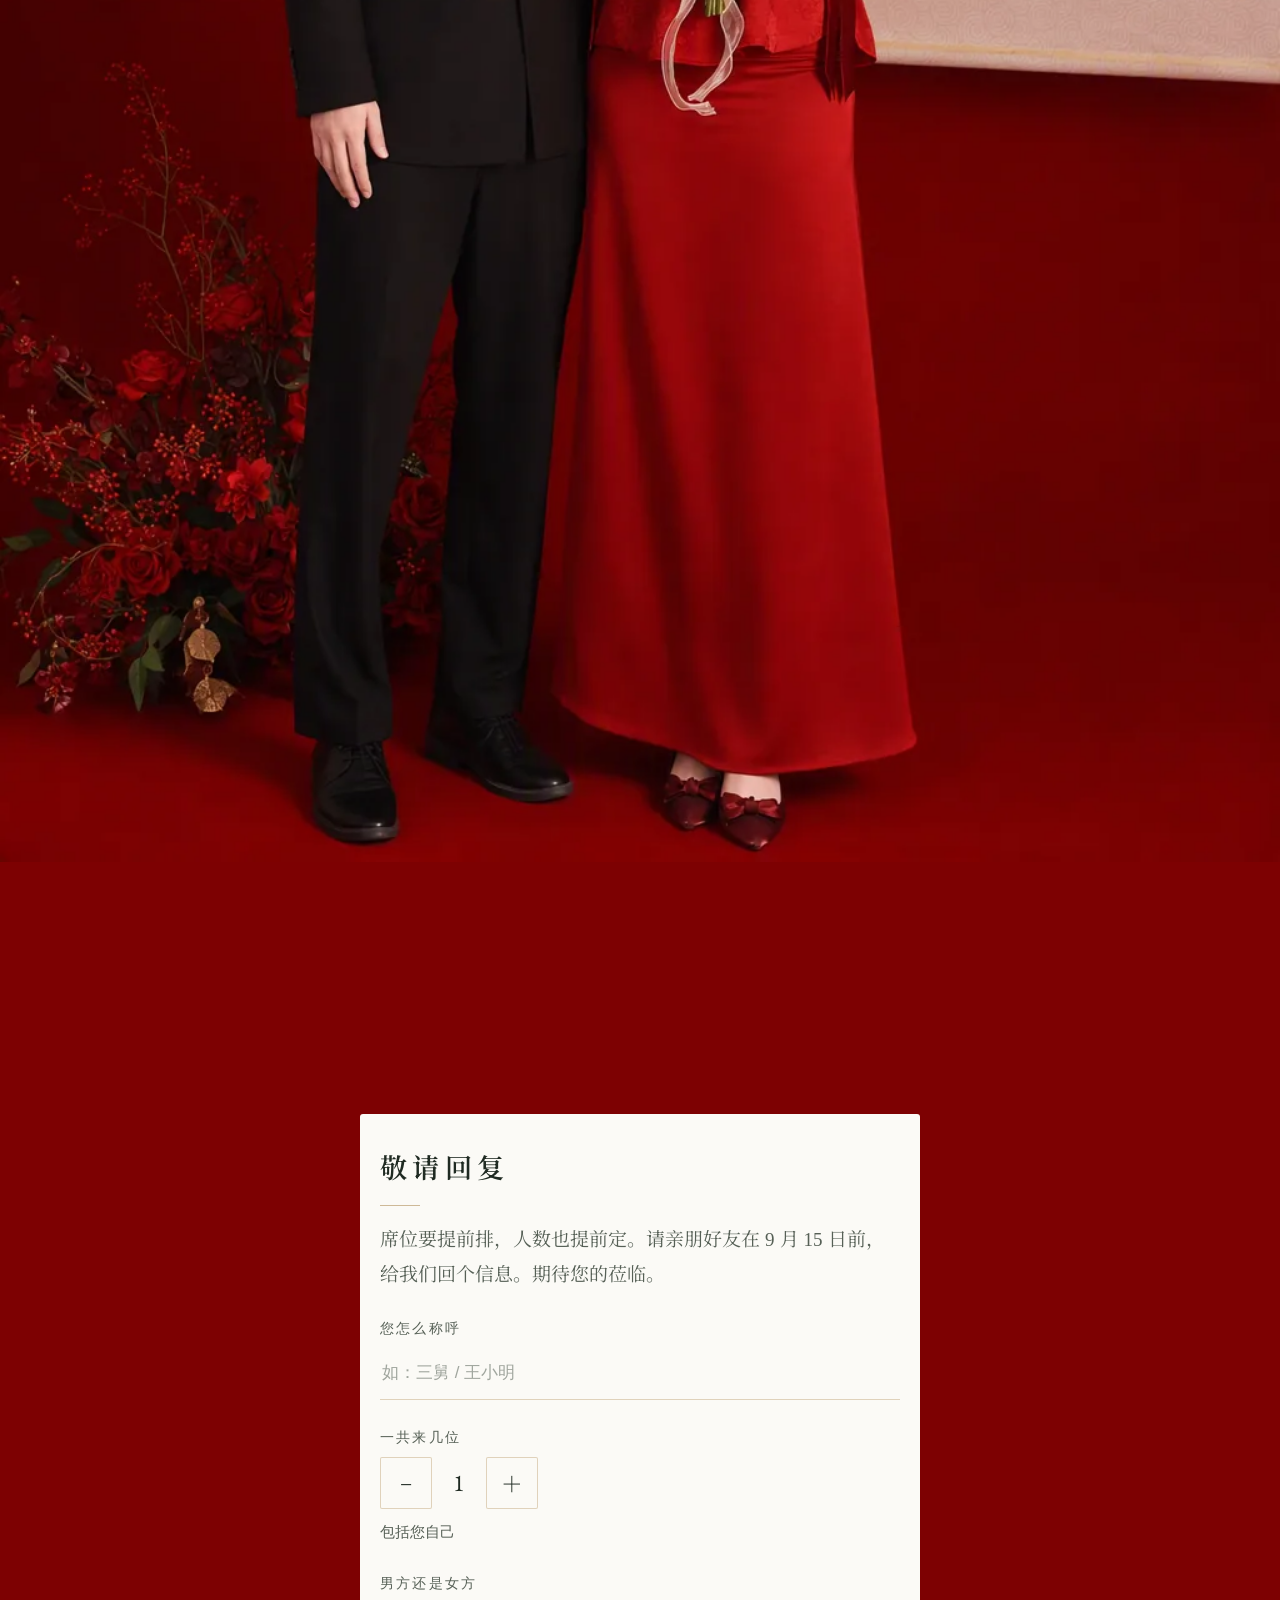
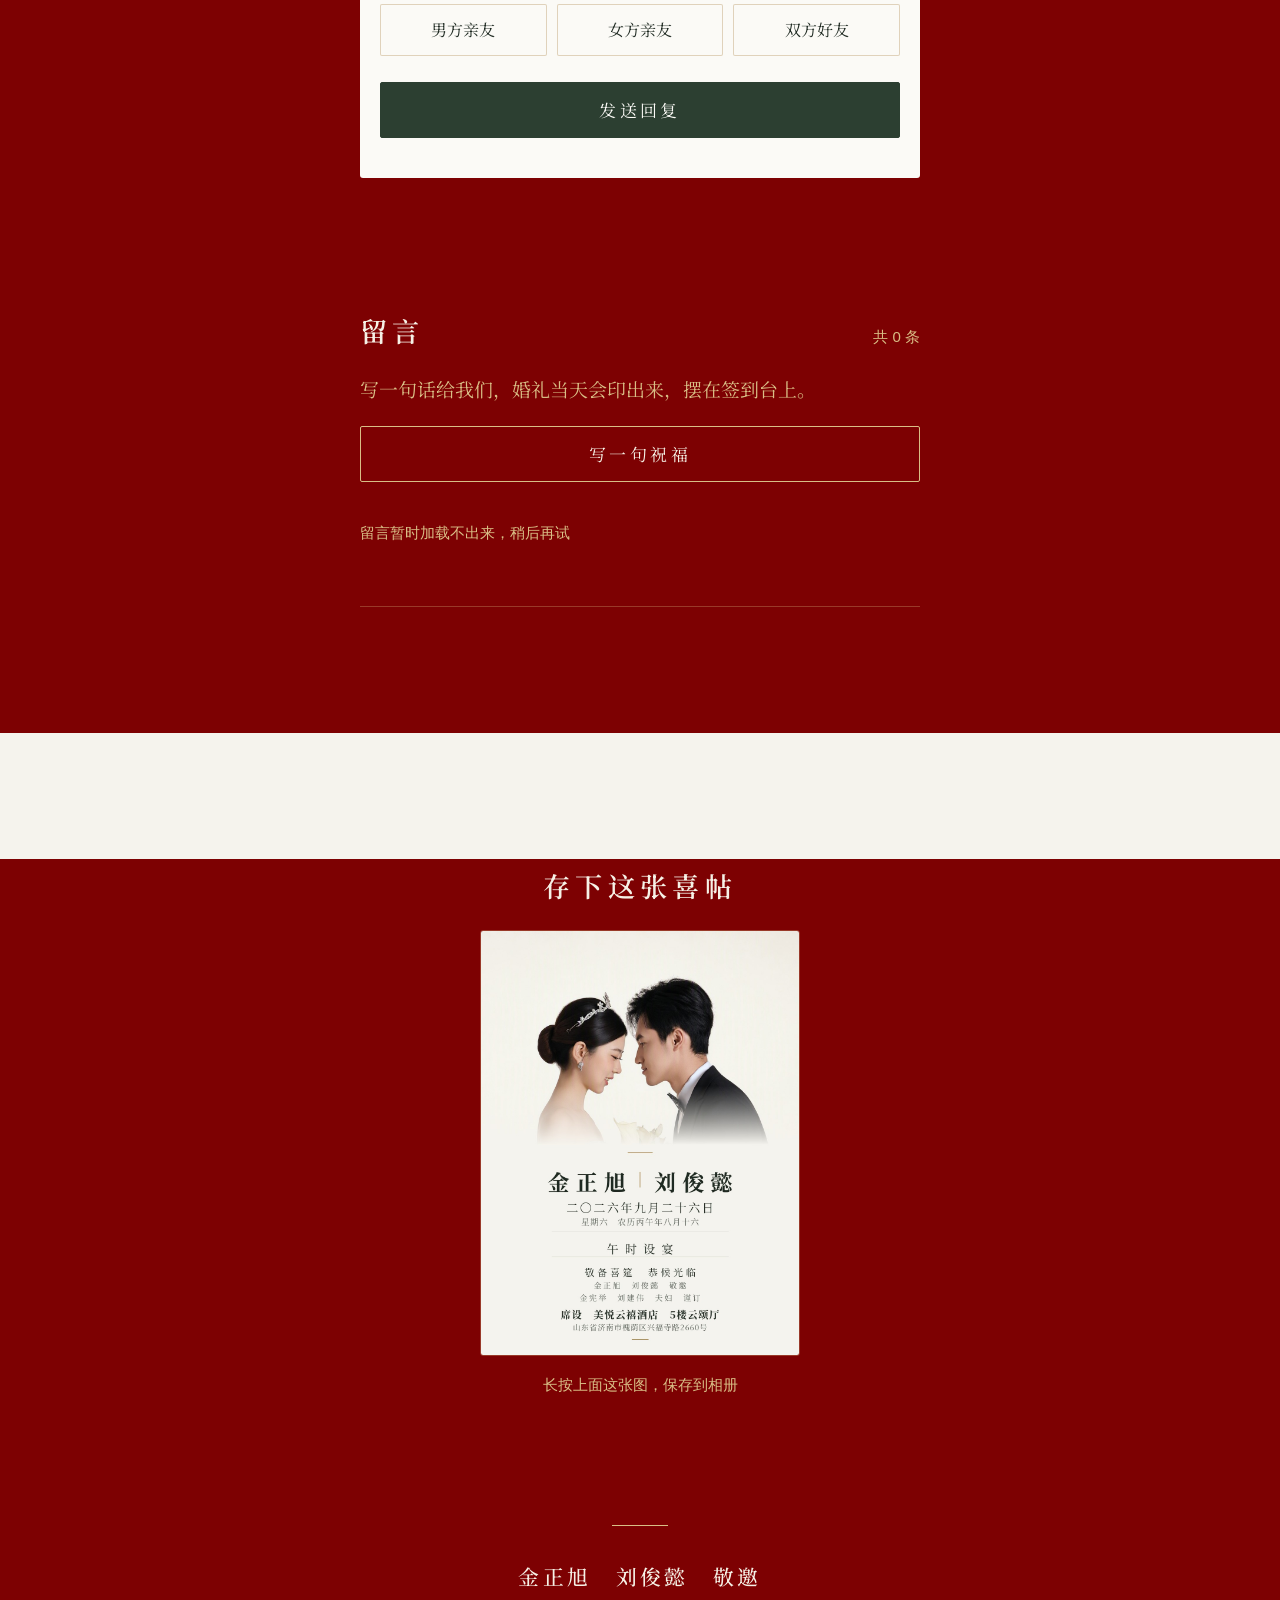
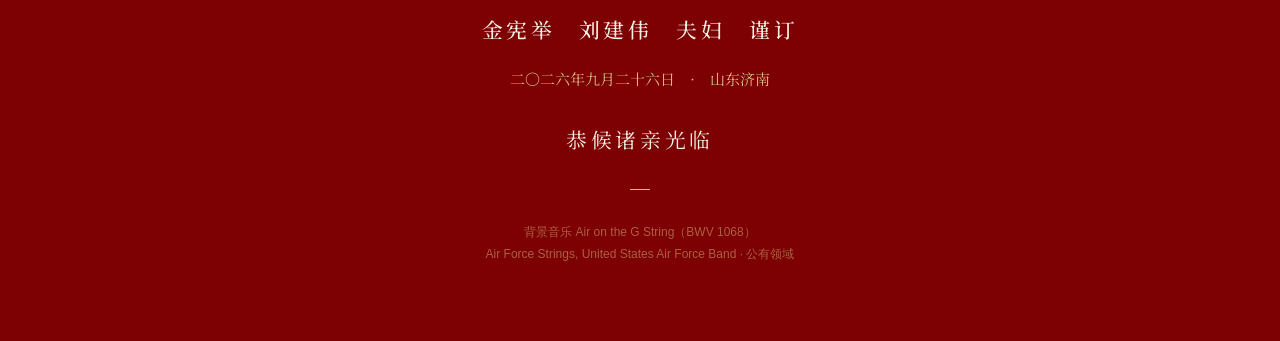
==== commit 22cd1181: "月相那条带子改裁拱门：背景不该是半个人 上一版把 P4 裁在下半张，本意是「月亮挂在铺地的头纱上」。可裁出来是一截 没有头的身子 —— 裙摆、裤脚、皮鞋，再被纸色渐变洗淡。背景是半个人的时候， 看的人" ====
--- a/site/index.html
+++ b/site/index.html
@@ -181,7 +181,7 @@
 
 
 <!-- ======================================================= 屏 6 · 月相倒计时
-     月亮从纱上升起来，一点点圆 —— 划到这一屏就当着谁的面圆一次。
+     月亮挂在花拱门里，一点点圆 —— 划到这一屏就当着谁的面圆一次。
      从前这一圈是「金环绕一周」：那是进度条的动作（加载中、完成度），不是月亮的。
      月亮不描边 —— 月亮是影子退下去、脸一点点亮出来。所以金线退回去只做一枚
      不动的月轮，动的是月影：一枚同样大的纸色圆从月面上向左滑出去，
@@ -196,7 +196,8 @@
 <section id="moon">
   <div class="moon-band">
     <!-- P4 第二次出现，同一文件同一档，浏览器缓存命中，零额外字节。
-         这次取铺地的长头纱 —— 月亮挂在纱上。 -->
+         这次取顶上那道花拱门（见 style.css 的 .moon-band）—— 月亮挂在拱里。
+         这条带子里不许有人：半截身子当背景，看的人第一反应是「照片裁坏了」。 -->
     <div class="ph lq-p4-arch">
       <picture>
         <source type="image/webp" srcset="assets/img/p4-arch-v2-750.webp" sizes="100vw">
@@ -212,7 +213,7 @@
     <div class="moon-glow" aria-hidden="true"></div>
     <svg viewBox="0 0 100 100" aria-hidden="true" focusable="false">
       <!-- 月影裁在月面里，一步也迈不出月轮 —— 不裁的话它往左滑出去时会压在
-           上面那张头纱照片上，一道纸色的圆边横穿照片，一眼就穿帮。 -->
+           上面那张拱门照片上，一道纸色的圆边横穿照片，一眼就穿帮。 -->
       <defs>
         <clipPath id="moonClip"><circle cx="50" cy="50" r="46"/></clipPath>
       </defs>
--- a/site/assets/css/style.css
+++ b/site/assets/css/style.css
@@ -418,14 +418,26 @@
 #moon { margin-top: var(--sec-gap); text-align: center; }
 .moon-band { position: relative; }
 .moon-band .ph { aspect-ratio: 16 / 9; }
-.moon-band .ph img { object-position: 50% 92%; }   /* P4 第二次裁切：铺地的长头纱 */
-/* 92% 是量着照片定的：v2 的头纱铺在草地上，裙摆最低处落在 85% 上下。
-   往上退到 78% 就把新郎的皮鞋和裤脚一起框进来了 —— 那不是「月亮挂在纱上」，
-   那是把人拦腰截断。往下顶到 100% 皮鞋又从上沿回来了，92% 是唯一只剩纱和草的那一档。 */
+.moon-band .ph img { object-position: 50% 0; }   /* P4 第二次裁切：顶上那道花拱门 */
+/* 钉在最上沿，这条带子只要拱、花和树影，不要人。
+
+   从前这里裁的是下半张（铺地的头纱）。换了 v2 之后那一档裁出来是一截没有头的
+   身子：裙摆、裤脚、皮鞋，再被下面那层纸色渐变洗淡。背景是半个人的时候，
+   看的人第一反应不是「月亮升起来了」，是「这张照片裁坏了」。
+   往下挪一点更糟：12% 上下新娘的头顶正好从月亮后面冒出来，半张被挡住的脸。
+
+   0 这一档剩下的是拱门：尖拱的两道线自己往中间收，收口处就是月亮。
+   16:9 的窗口取原图上沿 37.4%，两人的发顶在原图 33% 处 —— 也就是落在
+   带子高度的 88%，仍然在框里。真正把人挡掉的是下面那道纸色渐变
+   （84% 就已经是纯纸色，见 ::after），不是这一行。两个数字是一起定的：
+   动了 aspect-ratio 或者渐变的收口，就要回来重量一遍发顶落在百分之几。 */
+/* 照片往纸里化开。收口提前到 84%：带子下缘 88% 那一段是两人的发顶，
+   洗到 100% 才纯纸色的话，那里会留一团看得出是脑袋的浅影。
+   提前收口还多出一个好处 —— 月亮是从这片纸色里升上来的，不是贴在照片上。 */
 .moon-band::after {
   content: ''; position: absolute; inset: 0; pointer-events: none;
   background: linear-gradient(to bottom,
-    rgba(245,243,237,0) 0%, rgba(245,243,237,.74) 58%, var(--paper) 100%);
+    rgba(245,243,237,0) 0%, rgba(245,243,237,.72) 52%, var(--paper) 84%);
 }
 .moon-ring {
   position: relative; width: min(56vw, 244px); aspect-ratio: 1;
